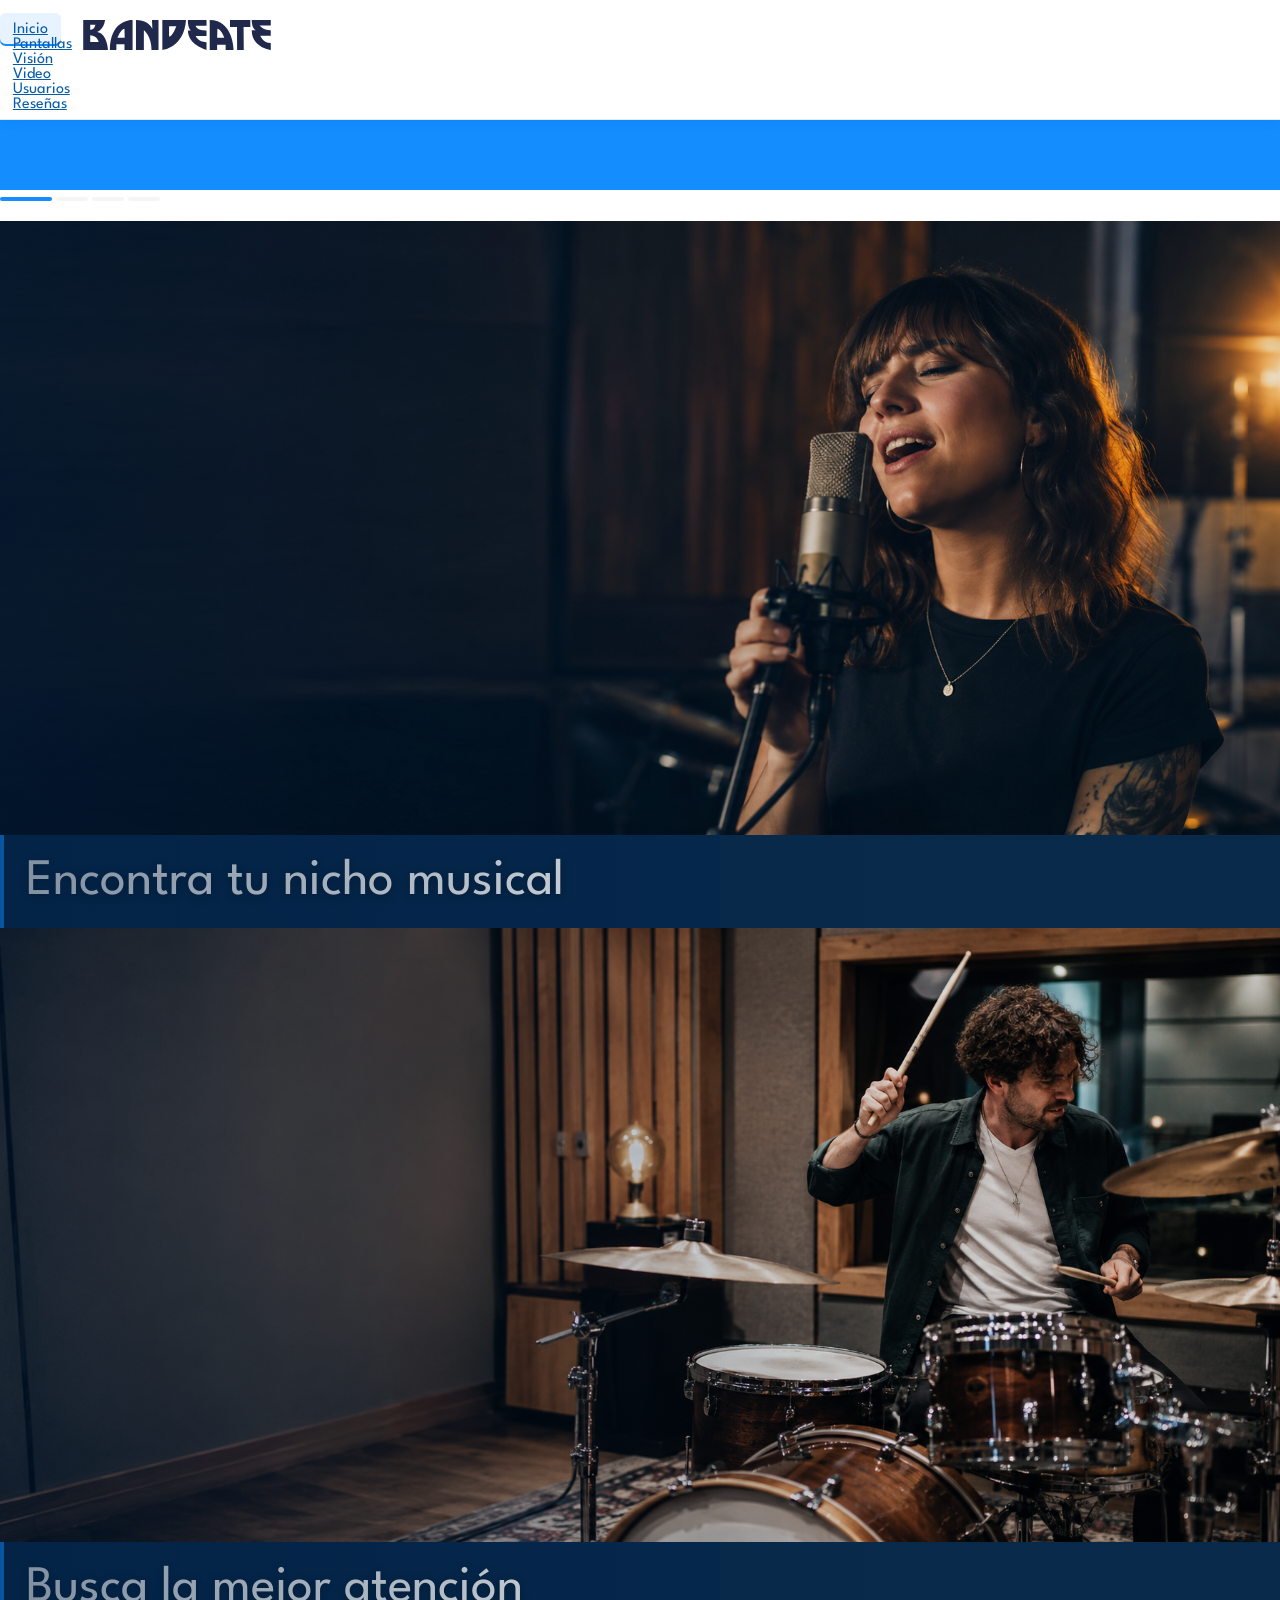
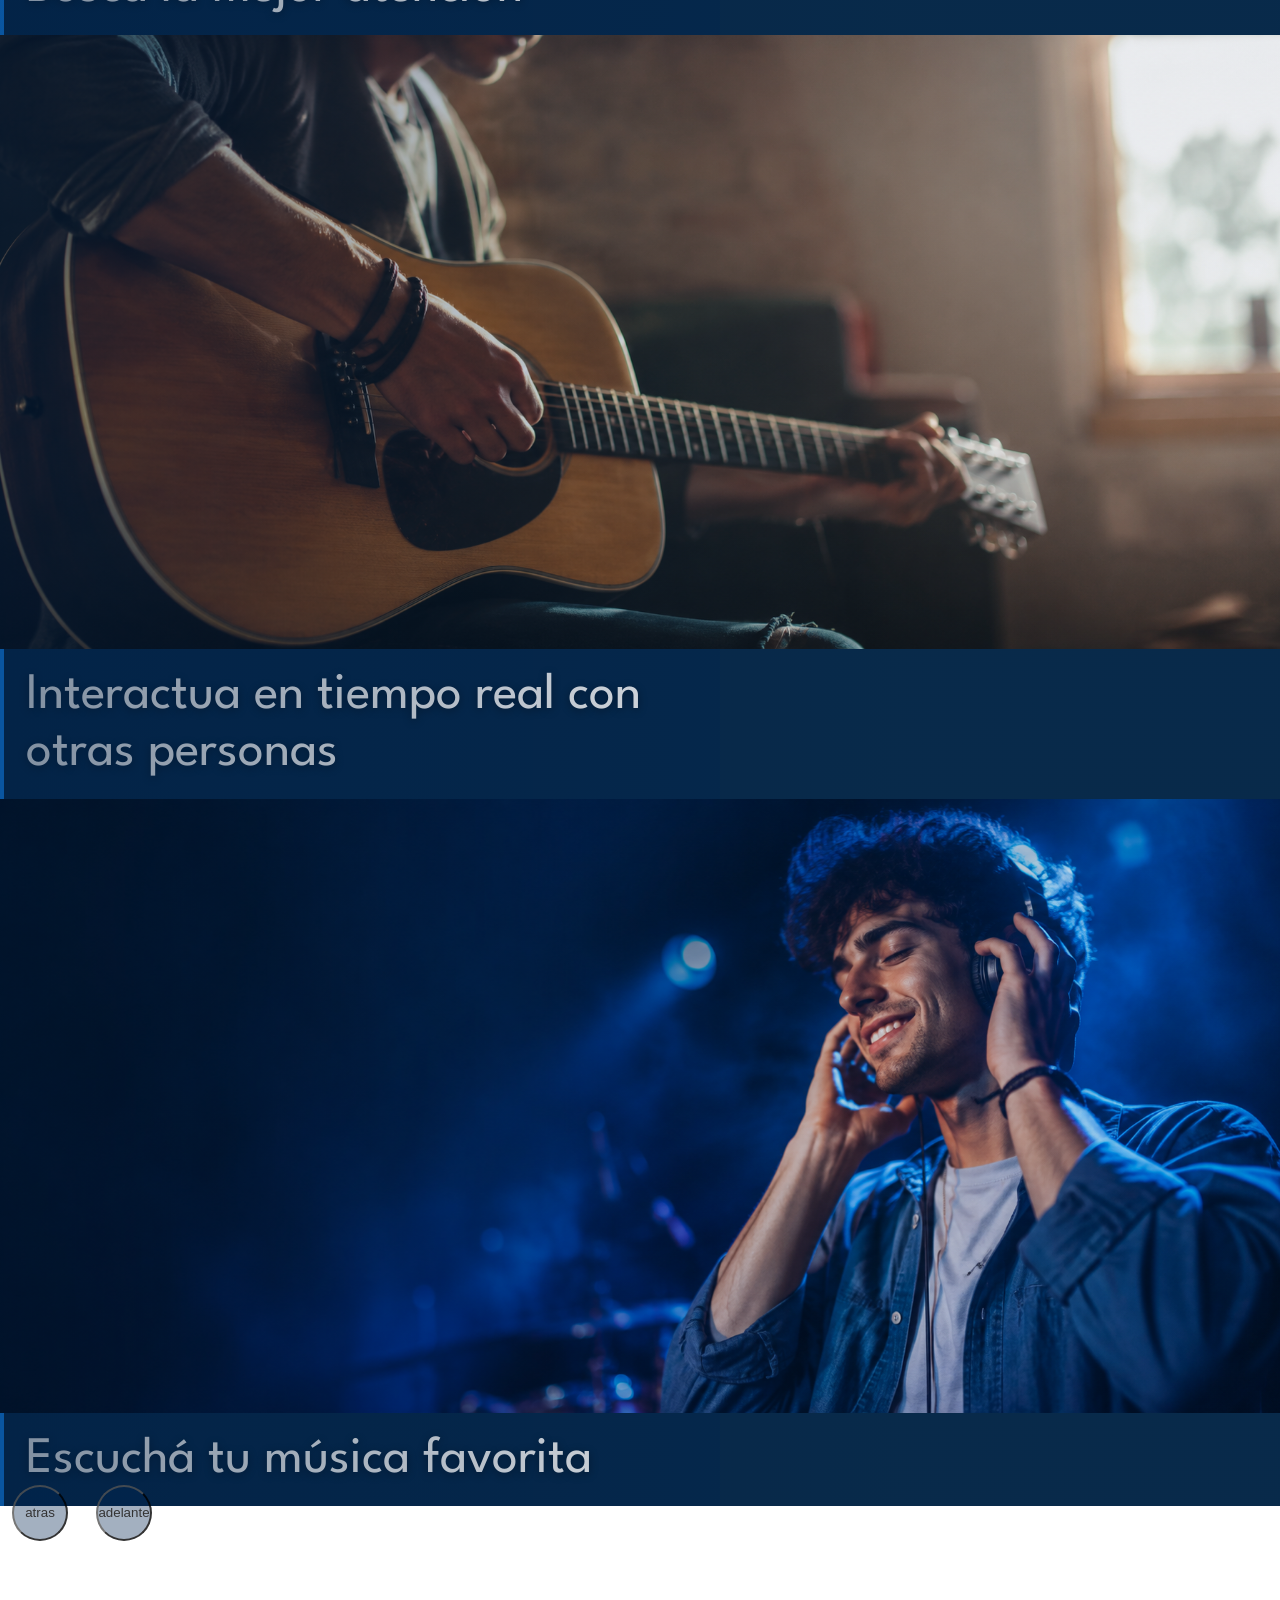
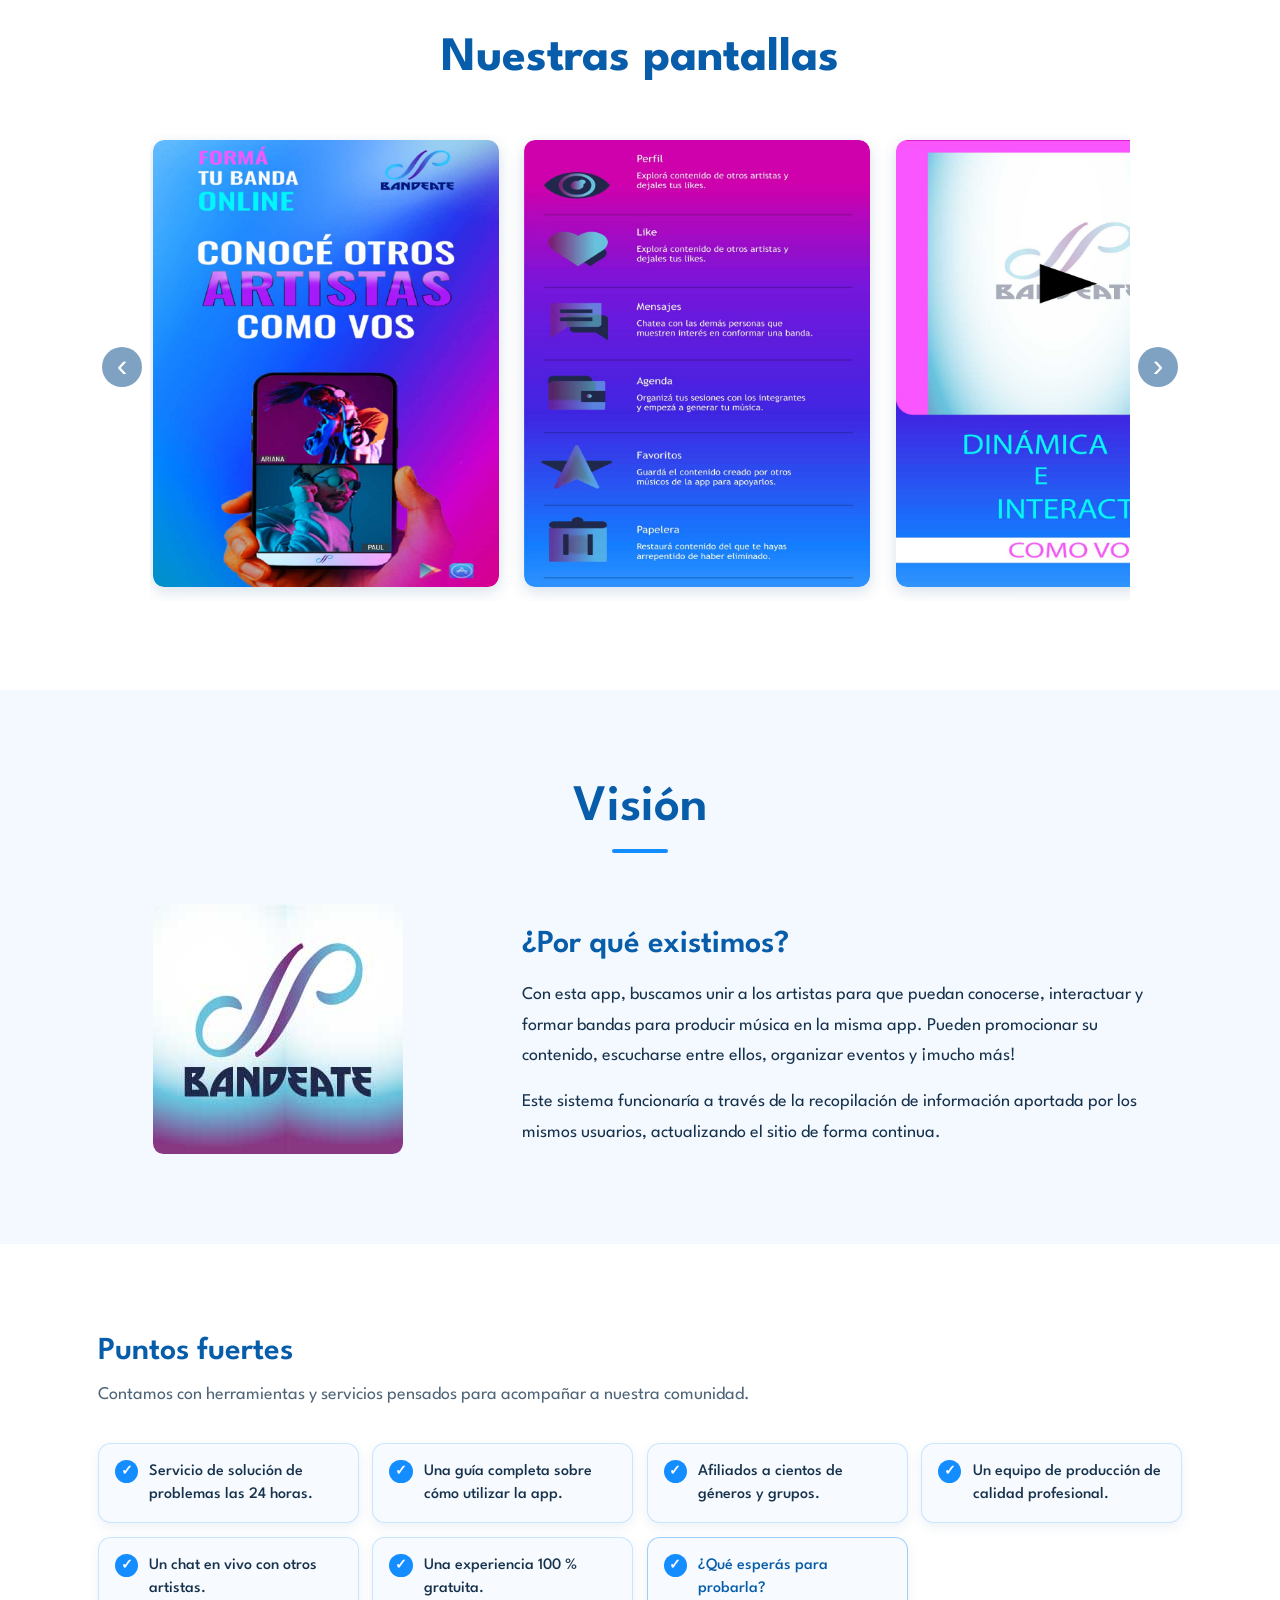
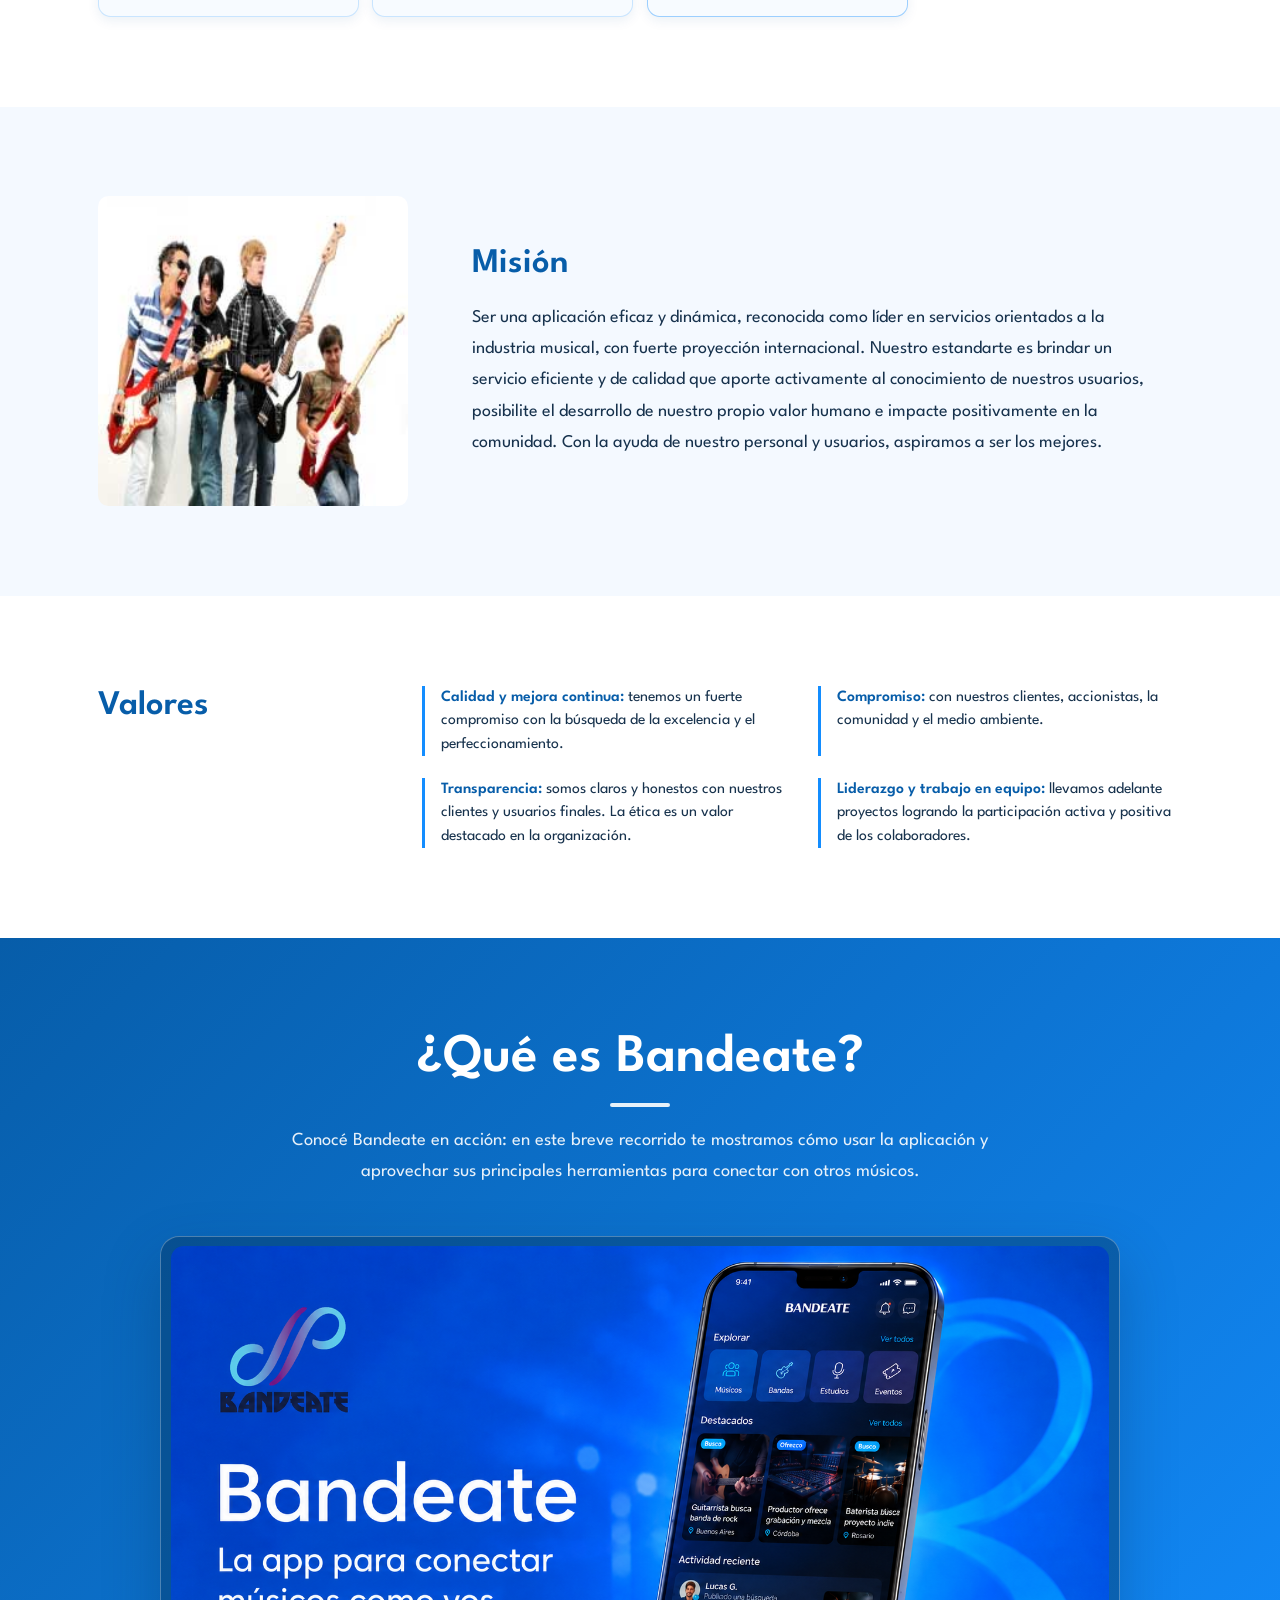
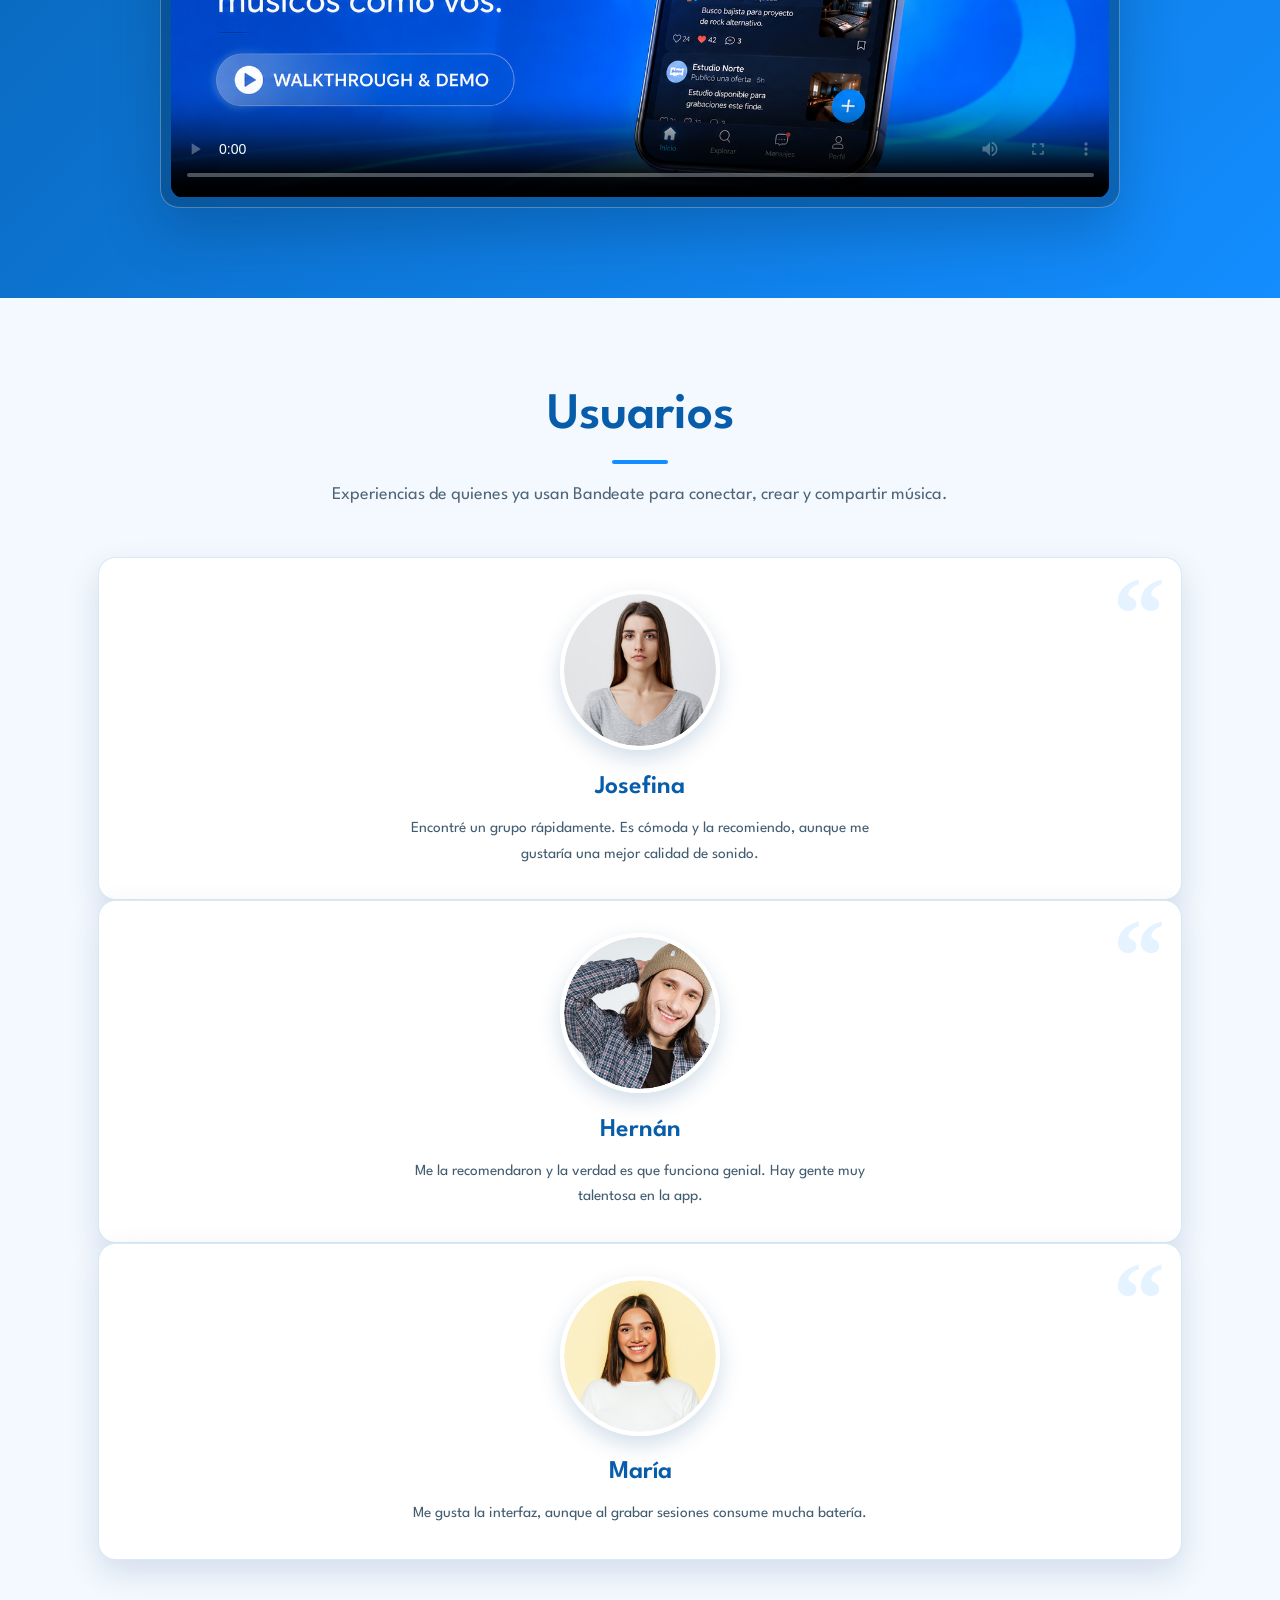
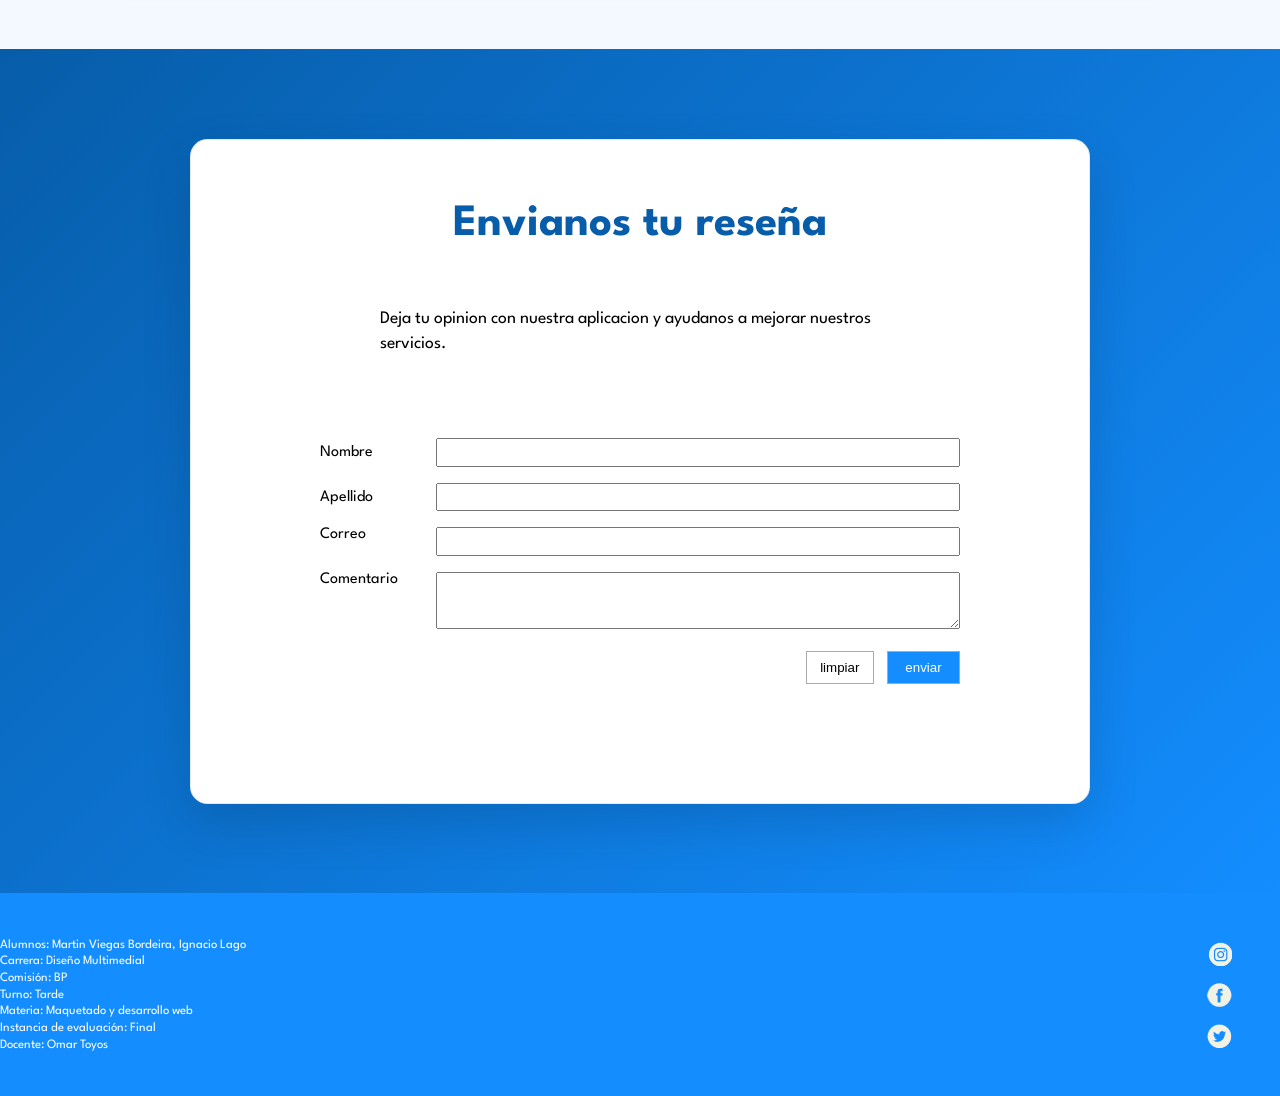
==== APP_BANDEATE/index.html @ fcb697f1 "feat: width general" ====
<!DOCTYPE html>
<html lang="es">

<head>
    <meta charset="UTF-8">
    <meta http-equiv="X-UA-Compatible" content="IE=edge">
    <meta name="viewport" content="width=device-width, initial-scale=1.0">
    <title>Martin Viegas Bordeira, Ignacio Lago DMT3BP Final</title>
    <link rel="preconnect" href="https://fonts.googleapis.com">
<link rel="preconnect" href="https://fonts.gstatic.com" crossorigin>
<link href="https://fonts.googleapis.com/css2?family=Spartan:wght@300&display=swap" rel="stylesheet">
    <link rel="stylesheet" href="css/fancybox/jquery.fancybox.min.css">
    <link rel="stylesheet" href="css/bootstrap/css/bootstrap.css">
    <link rel="stylesheet" href="estilos/estilos.css">
</head>

<body>
    <header id="inicio" class="site-header fondo2 fixed-top">
        <h1 id="Bandeate">Bandeate</h1>
        <nav class="navbar navbar-expand-lg navbar-dark">
            <div class="container-xxl">
                <button class="navbar-toggler" type="button" data-bs-toggle="collapse" data-bs-target="#barra"
                    aria-controls="barra" aria-expanded="false" aria-label="Menú hamburguesa">
                    <span class="navbar-toggler-icon"></span>
                </button>
                <div class="collapse navbar-collapse" id="barra">
                    <ul class="navbar-nav text-center ms-auto">
                        <li class="nav-item"><a class="nav-link active" href="#inicio" data-ancla="true" aria-current="page">Inicio</a></li>
                        <li class="nav-item"><a class="nav-link" href="#pantallas" data-ancla="true">Pantallas</a></li>
                        <li class="nav-item"><a class="nav-link" href="#vision" data-ancla="true">Visión</a>
                        </li>
                        <li class="nav-item"><a class="nav-link" href="#video" data-ancla="true">Video</a></li>
                        <li class="nav-item"><a class="nav-link" href="#usuario" data-ancla="true">Usuarios</a></li>
                        <li class="nav-item"><a class="nav-link" href="#resenas" data-ancla="true">Reseñas</a></li>
                    </ul>
                </div>
            </div>
        </nav>
    </header>
    <section class="hero-section">
        <div class="landing-container landing-container--hero">
            <div id="banner" class="carousel slide" data-bs-ride="carousel">

            <div class="carousel-indicators">
                <button type="button" data-bs-target="#banner" data-bs-slide-to="0" class="active" aria-current="true"
                    aria-label="Imagen 1"></button>
                <button type="button" data-bs-target="#banner" data-bs-slide-to="1" aria-label="imagen 2"></button>
                <button type="button" data-bs-target="#banner" data-bs-slide-to="2" aria-label="imagen 3"></button>
                <button type="button" data-bs-target="#banner" data-bs-slide-to="3" aria-label="imagen 4"></button>
            </div>

            <div class="carousel-inner">
                <figure class="carousel-item active">
                    <picture>
                        <source media="(max-width: 650px)" srcset="img/hero/hero-1-mobile.png">
                        <img class="d-block w-100" id="hero-4" src="img/hero/hero-4-desktop.png" alt="Persona disfrutando música con auriculares">
                    </picture>
                    <figcaption class="carousel-caption">
                        <span class="h1">Encontra tu nicho musical</span>
                    </figcaption>
                </figure>
                <figure class="carousel-item">
                    <picture>
                        <source media="(max-width: 650px)" srcset="img/hero/hero-2-mobile.png">
                        <img class="d-block w-100" id="hero-3" src="img/hero/hero-3-desktop.png" alt="Músico tocando una guitarra acústica">
                    </picture>
                    <figcaption class="carousel-caption">
                        <span class="h1">Busca la mejor atención</span>
                    </figcaption>
                </figure>
                <figure class="carousel-item">
                    <picture>
                        <source media="(max-width: 650px)" srcset="img/hero/hero-3-mobile.png">
                        <img class="d-block w-100" id="hero-2" src="img/hero/hero-2-desktop.png" alt="Baterista tocando en un estudio musical">
                    </picture>
                    <figcaption class="carousel-caption">
                        <span class="h1">Interactua en tiempo real con otras personas</span>
                    </figcaption>
                </figure>
                <figure class="carousel-item">
                    <picture>
                        <source media="(max-width: 650px)" srcset="img/hero/hero-4-mobile.png">
                        <img class="d-block w-100" id="hero-1" src="img/hero/hero-1-desktop.png" alt="Cantante interpretando una canción en estudio">
                    </picture>
                    <figcaption class="carousel-caption">
                        <span class="h1">Escuchá tu música favorita</span>
                    </figcaption>
                </figure>
            </div>

            <button class="carousel-control-prev" type="button" data-bs-target="#banner" data-bs-slide="prev">
                <span class="carousel-control-prev-icon" aria-hidden="true"></span>
                <span class="visually-hidden">atras</span>
            </button>

            <button class="carousel-control-next" type="button" data-bs-target="#banner" data-bs-slide="next">
                <span class="carousel-control-next-icon" aria-hidden="true"></span>
                <span class="visually-hidden">adelante</span>
            </button>
            </div>
        </div>
    </section>

    <section class="landing-section screens-section">
        <div class="landing-container">
            <span id="pantallas"></span>
            <h2 id="patantallas">Nuestras pantallas</h2>
            <div class="screens-carousel">
            <button class="screens-arrow screens-arrow-prev" type="button" aria-label="Ver pantallas anteriores">&#8249;</button>
            <div id="galeria" class="screens-viewport" aria-label="Carrusel de pantallas de la aplicación">
                <div class="screens-track">

            <div class="screen-card">
                <a data-fancybox="galeria" data-caption="inicio"
                    data-srcset="img/pantallas/galeria1cel.jpg 576w, img/pantallas/galeria1tablet.jpg 899w, img/pantallas/galeria1pc.jpg 1280w"
                    href="img/pantallas/galeria1pc.jpg">
                    <img src="img/pantallas/galeria1pc.jpg" alt="pantalla1">
                </a>
            </div>

            <div class="screen-card">
                <a data-fancybox="galeria" data-caption="secciones de la app"
                    data-srcset="img/pantallas/galeria2cel.jpg 576w, img/pantallas/galeria2tablet.jpg 899w, img/pantallas/galeria2pc.jpg 1280w"
                    href="img/pantallas/galeria2pc.jpg">
                    <img src="img/pantallas/galeria2pc.jpg" alt="pantalla2">
                </a>
            </div>

            <div class="screen-card">
                <a data-fancybox="galeria" data-caption="artistas"
                    data-srcset="img/pantallas/galeria3cel.jpg 576w, img/pantallas/galeria3tablet.jpg 899w, img/pantallas/galeria3pc.jpg 1280w"
                    href="img/pantallas/galeria3pc.jpg">
                    <img src="img/pantallas/galeria3pc.jpg" alt="pantalla3">
                </a>
            </div>

            <div class="screen-card">
                <a data-fancybox="galeria" data-caption="chats"
                    data-srcset="img/pantallas/galeria4cel.jpg 576w, img/pantallas/galeria4tablet.jpg 899w, img/pantallas/galeria4pc.jpg 1280w"
                    href="img/pantallas/galeria4pc.jpg">
                    <img src="img/pantallas/galeria4pc.jpg" alt="pantalla4">
                </a>
            </div>

            <div class="screen-card">
                <a data-fancybox="galeria" data-caption="streaming"
                    data-srcset="img/pantallas/galeria5cel.jpg 576w, img/pantallas/galeria5taablet.jpg 899w, img/pantallas/galeria5pc.jpg 1280w"
                    href="img/pantallas/galeria5pc.jpg">
                    <img src="img/pantallas/galeria5pc.jpg" alt="pantalla5">
                </a>
            </div>

                </div>
            </div>
            <button class="screens-arrow screens-arrow-next" type="button" aria-label="Ver más pantallas">&#8250;</button>
            </div>
        </div>
    </section>

   

    <main>
        <article id="Vision" class="vision-section">
            <span id="vision"></span>

            <section class="landing-section vision-overview">
                <div class="landing-container">
            <header class="vision-heading">
                <h2>Visión</h2>
            </header>

            <div id="porque" class="vision-intro scroll-section">
                <figure class="vision-media">
                    <picture>
                        <source media="(max-width: 576px)" srcset="img/mockup/mockupcel.jpg">
                        <source media="(max-width: 899px)" srcset="img/mockup/mockuptablet.jpg">
                        <img src="img/mockup/mockuppc.jpg" alt="Isologo de Bandeate">
                    </picture>
                </figure>

                <div class="vision-copy">
                    <h3>¿Por qué existimos?</h3>
                    <p>Con esta app, buscamos unir a los artistas para que puedan conocerse, interactuar y formar bandas para producir música en la misma app. Pueden promocionar su contenido, escucharse entre ellos, organizar eventos y ¡mucho más!</p>
                    <p>Este sistema funcionaría a través de la recopilación de información aportada por los mismos usuarios, actualizando el sitio de forma continua.</p>
                </div>
            </div>
                </div>
            </section>

            <section class="landing-section strengths-block">
                <div id="puntosfuertes" class="landing-container strengths-section scroll-section">
                <div class="vision-subheading">
                    <h3>Puntos fuertes</h3>
                    <p>Contamos con herramientas y servicios pensados para acompañar a nuestra comunidad.</p>
                </div>

                <ul class="strengths-grid">
                    <li>Servicio de solución de problemas las 24 horas.</li>
                    <li>Una guía completa sobre cómo utilizar la app.</li>
                    <li>Afiliados a cientos de géneros y grupos.</li>
                    <li>Un equipo de producción de calidad profesional.</li>
                    <li>Un chat en vivo con otros artistas.</li>
                    <li>Una experiencia 100 % gratuita.</li>
                    <li>¿Qué esperás para probarla?</li>
                </ul>
                </div>
            </section>

            <section class="landing-section mission-block">
                <div class="landing-container mission-section editorial-section scroll-section">
                <figure class="mission-media">
                    <picture>
                        <source media="(max-width: 576px)" srcset="img/mockup_puntos/niniocel.jpg">
                        <source media="(max-width: 899px)" srcset="img/mockup_puntos/niniotablet.jpg">
                        <img src="img/mockup_puntos/niniopc.jpg" alt="Músicos integrantes de una banda">
                    </picture>
                </figure>

                <div class="editorial-copy">
                    <h3>Misión</h3>
                    <p>Ser una aplicación eficaz y dinámica, reconocida como líder en servicios orientados a la industria musical, con fuerte proyección internacional. Nuestro estandarte es brindar un servicio eficiente y de calidad que aporte activamente al conocimiento de nuestros usuarios, posibilite el desarrollo de nuestro propio valor humano e impacte positivamente en la comunidad. Con la ayuda de nuestro personal y usuarios, aspiramos a ser los mejores.</p>
                </div>
                </div>
            </section>

            <section class="landing-section values-block">
                <div class="landing-container values-section editorial-section scroll-section">
                <div class="editorial-heading">
                    <h3>Valores</h3>
                </div>

                <ul class="values-list">
                    <li><strong>Calidad y mejora continua:</strong> tenemos un fuerte compromiso con la búsqueda de la excelencia y el perfeccionamiento.</li>
                    <li><strong>Compromiso:</strong> con nuestros clientes, accionistas, la comunidad y el medio ambiente.</li>
                    <li><strong>Transparencia:</strong> somos claros y honestos con nuestros clientes y usuarios finales. La ética es un valor destacado en la organización.</li>
                    <li><strong>Liderazgo y trabajo en equipo:</strong> llevamos adelante proyectos logrando la participación activa y positiva de los colaboradores.</li>
                </ul>
                </div>
            </section>
        </article>
    </main>
    


    
    <section id="video" class="landing-section fondo2 video-section" aria-labelledby="video-title">
        <div class="landing-container video-section__inner">
            <div class="video-section__heading">
                <h2 id="video-title">¿Qué es Bandeate?</h2>
                <p id="video-description">Conocé Bandeate en acción: en este breve recorrido te mostramos cómo usar la aplicación y aprovechar sus principales herramientas para conectar con otros músicos.</p>
            </div>

            <div class="video-section__frame">
                <video preload="metadata" controls playsinline poster="img/preview/video-preview.png"
                    aria-describedby="video-description">
                    <source src="img/videoappsimulado.mp4" type="video/mp4">
                    Tu navegador no puede reproducir este video.
                </video>
            </div>
        </div>
    </section>

    <section id="usuario" class="landing-section users-section scroll-section" aria-labelledby="usuarios-title">
        <div class="landing-container users-section__inner">
            <div class="users-section__heading">
                <h2 id="usuarios-title">Usuarios</h2>
                <p>Experiencias de quienes ya usan Bandeate para conectar, crear y compartir música.</p>
            </div>

            <div class="row g-4 users-grid">
                <div class="col-12 col-md-4 d-flex">
                    <article class="card user-card w-100">
                        <figure class="user-card__photo">
                            <picture>
                                <source media="(max-width: 576px)" srcset="img/usuarios/foto1cel.png">
                                <source media="(max-width: 899px)" srcset="img/usuarios/foto1tablet.png">
                                <img src="img/usuarios/foto1pc.png" alt="Retrato de Josefina" loading="lazy">
                            </picture>
                        </figure>

                        <div class="card-body">
                            <h3 class="card-title">Josefina</h3>
                            <p class="card-text">Encontré un grupo rápidamente. Es cómoda y la recomiendo, aunque me gustaría una mejor calidad de sonido.</p>
                        </div>
                    </article>
                </div>

                <div class="col-12 col-md-4 d-flex">
                    <article class="card user-card w-100">
                        <figure class="user-card__photo">
                            <picture>
                                <source media="(max-width: 576px)" srcset="img/usuarios/foto2cel.png">
                                <source media="(max-width: 899px)" srcset="img/usuarios/foto2tablet.png">
                                <img src="img/usuarios/foto2pc.png" alt="Retrato de Hernán" loading="lazy">
                            </picture>
                        </figure>

                        <div class="card-body">
                            <h3 class="card-title">Hernán</h3>
                            <p class="card-text">Me la recomendaron y la verdad es que funciona genial. Hay gente muy talentosa en la app.</p>
                        </div>
                    </article>
                </div>

                <div class="col-12 col-md-4 d-flex">
                    <article class="card user-card w-100">
                        <figure class="user-card__photo">
                            <picture>
                                <source media="(max-width: 576px)" srcset="img/usuarios/foto3cel.png">
                                <source media="(max-width: 899px)" srcset="img/usuarios/foto3tablet.png">
                                <img src="img/usuarios/foto3pc.png" alt="Retrato de María" loading="lazy">
                            </picture>
                        </figure>

                        <div class="card-body">
                            <h3 class="card-title">María</h3>
                            <p class="card-text">Me gusta la interfaz, aunque al grabar sesiones consume mucha batería.</p>
                        </div>
                    </article>
                </div>
            </div>
        </div>
    </section>
    <section id="reseña" class="landing-section review-section">
        <span id="resenas"></span>
        <div class="landing-container">
            <div class="review-panel">
        <div class="row justify-content-center">
            <div class="col-10">
                <h2>Envianos tu reseña</h2>
                <p>Deja tu opinion con nuestra aplicacion y ayudanos a mejorar nuestros servicios.</p>
                <form action="formulario/enviar_formulario.php" method="post" enctype="multipart/form-data">

                    <div class="mb-3 control">
                        <label for="nombre" class="form-label">Nombre</label>
                        <input type="text" class="form-control" id="nombre" name="nombre">
                    </div>

                    <div class="mb-3 control">
                        <label for="apellido" class="form-label">Apellido</label>
                        <input type="text" class="form-control" id="apellido" name="apellido">
                    </div>
                   
                    <div class="mb-3 control">
                        <label for="mail" class="form-label">Correo</label>
                        <input type="email" class="form-control" id="mail" name="mail">
                    </div>
                 
                    <div class="mb-3 control">
                        <label for="comentarios" class="form-label">Comentario</label>
                        <textarea name="comentario" class="form-control" id="comentarios" cols="22" rows="3"
                            maxlength="80"></textarea>
                    </div>
                    <div>
                        <input type="reset" value="limpiar">
                        <input type="submit" value="enviar">
                    </div>
                </form>
            </div>
        </div>
            </div>
        </div>
    </section>


    <footer class="container-xxl fondo2">
        <ul class="row justify-content-center w-75 m-auto">
            <li>Alumnos: Martin Viegas Bordeira, Ignacio Lago</li>
            <li>Carrera: Diseño Multimedial</li>
            <li>Comisión: BP</li>
            <li>Turno: Tarde</li>
            <li>Materia: Maquetado y desarrollo web</li>
            <li>Instancia de evaluación: Final</li>
            <li>Docente: Omar Toyos</li>
        </ul>
        <ul>
            <li><a href="https://www.instagram.com" id="instagram">Instagram</a></li>
            <li><a href="https://es-la.facebook.com" id="facebook">Facebook</a></li>
            <li><a href="https://twitter.com" id="twitter">Twitter</a></li>
        </ul>
    </footer>
    

    <script src="css/bootstrap/js/bootstrap.bundle.min.js"></script>
    <script src="css/js/jquery-3.6.0.min.js"></script>
    <script src="css/js/jquery.fancybox.min.js"></script>
    <script src="js/main.js"></script>

    <style>
      .sr-listo { transition: opacity .65s ease, transform .65s ease; }
      .sr-izq   { opacity: 0; transform: translateX(-48px); }
      .sr-der   { opacity: 0; transform: translateX( 48px); }
      .sr-ok    { opacity: 1; transform: none; }
    </style>
    <script>
      window.addEventListener('load', function () {
        var secciones = document.querySelectorAll('.scroll-section');
        if (!secciones.length) return;

        var observer = new IntersectionObserver(function (entradas) {
          entradas.forEach(function (entrada) {
            var sec = entrada.target;
            if (entrada.isIntersecting) {
              sec.classList.remove('sr-izq', 'sr-der');
              sec.classList.add('sr-ok');
            } else {
              sec.classList.remove('sr-ok');
              sec.classList.add(sec.dataset.srDir);
            }
          });
        }, { threshold: 0, rootMargin: '0px 0px -100px 0px' });

        secciones.forEach(function (sec, i) {
          sec.classList.add('sr-listo');
          sec.dataset.srDir = i % 2 === 0 ? 'sr-izq' : 'sr-der';
          if (sec.getBoundingClientRect().top > window.innerHeight) {
            sec.classList.add(sec.dataset.srDir);
          }
          observer.observe(sec);
        });
      });
    </script>
</body>

</html>
---- APP_BANDEATE/estilos/estilos.css ----
* {
  padding: 0;
  margin: 0;
  box-sizing: border-box;
}

body {
  font-family: "Spartan", sans-serif;
  background-color: #138dff;
}

.fondo1 {
  background-color: white;
}

.fondo2 {
  background-color: #138dff;
}

strong {
  font-weight: normal;
}

header {
  padding: 3em 0;
  position: relative;
}

#uno,
#dos,
#tres,
#cuatro,
#cinco {
  position: relative;
  top: -150px;
}

img {
  max-width: 100%;
}

.navbar a {
  color: #075da9;
}

.navbar a:target {
  color: #075da9;
}

.navbar a:hover {
  color: #075da9;
}

#porque {
  margin: 0%;
  padding: 0;
}

#Bandeate {
  width: 200px;
  height: 115px;
  background-image: url(../img/logo/logo-isotipo.svg);
  left: calc(50% - 100px);
  font-size: 0;
  position: absolute;
  top: 15px;
  z-index: 1;
}

.navbar-nav {
  padding-top: 4em;
}

.navbar .navbar-toggler {
  border: none;
}

.navbar .navbar-toggler-icon {
  background: url("../img/menu.png") no-repeat center center;
  background-size: cover;
  filter: brightness(0) saturate(100%) invert(28%) sepia(87%) saturate(1474%)
    hue-rotate(177deg) brightness(89%) contrast(95%);
}

.navbar .navbar-toggler:focus {
  box-shadow: none;
}

#banner {
  background-color: white;
}

section:first-of-type {
  margin-top: 150px;
}

#mision {
  padding-top: 2em;
}

h2 {
  font-size: 2.8em;
  text-align: center;
  margin: 0 auto;
  padding: 1em 0.5em;
}

h3 {
  font-size: 2em;
  text-align: center;
  font-weight: 500;
  margin: auto;
}

article {
  padding: 0 1em;
}

p {
  font-size: 1.2em;
  line-height: 1.6em;
  margin: 1.6em;
}

#Vision ul li {
  font-size: 1.2em;
  line-height: 1.7em;
  margin: 1em 2.6em;
}

figcaption {
  text-align: center;
}
.card img {
  padding: 20px;
}

#usuario.users-section {
  padding: clamp(3.5rem, 7vw, 6rem) clamp(1rem, 4vw, 3rem);
  color: white;
  background: #138dff;
}

#usuario .users-section__inner {
  width: min(100%, 1120px);
  margin: 0 auto;
  padding-top: clamp(2.75rem, 5vw, 4rem);
  border-top: 1px solid rgba(255, 255, 255, 0.24);
}

#usuario .users-section__heading {
  max-width: 720px;
  margin: 0 auto clamp(2rem, 4vw, 3rem);
  text-align: center;
}

#usuario .users-section__heading h2 {
  margin: 0;
  padding: 0;
  color: white;
  font-size: clamp(2.15rem, 4vw, 3.2rem);
  font-weight: 600;
  line-height: 1.15;
}

#usuario .users-section__heading h2::after {
  content: "";
  display: block;
  width: 3.5rem;
  height: 0.25rem;
  margin: 0.85rem auto 0;
  border-radius: 999px;
  background: rgba(255, 255, 255, 0.9);
}

#usuario .users-section__heading p {
  margin: 1rem auto 0;
  color: rgba(255, 255, 255, 0.9);
  font-size: clamp(1rem, 1.4vw, 1.12rem);
  line-height: 1.65;
}

#usuario .users-grid > [class*="col-"] {
  align-items: stretch;
}

#usuario .user-card {
  position: relative;
  align-items: center;
  min-height: 100%;
  padding: clamp(1.5rem, 3vw, 2rem);
  overflow: hidden;
  border: 1px solid rgba(7, 93, 169, 0.14);
  border-radius: 1.1rem;
  background: white;
  box-shadow: 0 0.8rem 2rem rgba(0, 57, 108, 0.14);
  text-align: center;
  transition:
    transform 0.25s ease,
    box-shadow 0.25s ease,
    border-color 0.25s ease;
}

#usuario .user-card::before {
  content: "“";
  position: absolute;
  top: 0.2rem;
  right: 1rem;
  color: rgba(19, 141, 255, 0.11);
  font-family: Georgia, serif;
  font-size: 6.5rem;
  font-weight: 700;
  line-height: 1;
  pointer-events: none;
}

#usuario .user-card__photo {
  position: relative;
  z-index: 1;
  width: clamp(8.5rem, 13vw, 10rem);
  margin: 0 auto;
}

#usuario .user-card__photo picture,
#usuario .user-card__photo img {
  display: block;
  width: 100%;
}

#usuario .user-card__photo img {
  aspect-ratio: 1;
  padding: 0;
  border: 4px solid white;
  border-radius: 50%;
  object-fit: cover;
  box-shadow: 0 0.55rem 1.4rem rgba(0, 72, 132, 0.18);
}

#usuario .user-card .card-body {
  position: relative;
  z-index: 1;
  display: flex;
  flex: 1;
  flex-direction: column;
  align-items: center;
  width: 100%;
  padding: 1.35rem 0 0;
}

#usuario .user-card .card-title {
  margin: 0 0 0.85rem;
  color: #075da9;
  font-size: clamp(1.35rem, 2vw, 1.65rem);
  font-weight: 600;
  line-height: 1.2;
}

#usuario .user-card .card-text {
  max-width: 30rem;
  margin: 0;
  color: #425c70;
  font-size: clamp(0.95rem, 1.2vw, 1.04rem);
  line-height: 1.65;
}

@media (hover: hover) and (pointer: fine) {
  #usuario .user-card:hover {
    border-color: rgba(7, 93, 169, 0.3);
    box-shadow: 0 1.15rem 2.6rem rgba(0, 57, 108, 0.2);
    transform: translateY(-0.35rem);
  }
}

@media screen and (max-width: 767px) {
  #usuario.users-section {
    padding-top: 3.25rem;
    padding-bottom: 4rem;
  }

  #usuario .users-section__inner {
    padding-top: 2.75rem;
  }

  #usuario .users-grid {
    max-width: 430px;
    margin-right: auto;
    margin-left: auto;
  }

  #usuario .user-card {
    padding: 1.5rem;
  }
}
#galeria {
  text-align: center;
  line-height: 0;
  padding: 1.25em;
  padding-bottom: 4em;
}

#galeria img {
  margin: 0.2em;
}

footer {
  padding: 2em 0;
  text-align: center;
}
footer ul {
  padding-left: 0;
}

footer :first-child li {
  list-style: none;
  color: white;
  font-size: 0.8em;
  line-height: 1.3em;
}

footer :last-child li {
  width: 25px;
  height: 25px;
  list-style: none;
  margin: 0 0.3em;
  display: inline-block;
}

footer ul li a {
  display: block;
  height: 25px;
  font-size: 0;
  background-image: url(../img/redes_sociales.png);
}

#instagram {
  background-position: -1px 0px;
}

#twitter {
  background-position: 25px 0;
}

#facebook {
  background-position: 49px 0;
}

#video.video-section {
  display: block;
  padding: clamp(3.5rem, 7vw, 6rem) clamp(1rem, 4vw, 3rem);
  overflow: hidden;
  color: white;
}

#video .video-section__inner {
  width: min(100%, 1120px);
  margin: 0 auto;
}

#video .video-section__heading {
  max-width: 780px;
  margin: 0 auto clamp(2rem, 4vw, 3rem);
  text-align: center;
}

#video .video-section__heading h2 {
  margin: 0;
  padding: 0;
  color: white;
  font-size: clamp(2.15rem, 4.5vw, 3.4rem);
  font-weight: 600;
  line-height: 1.12;
}

#video .video-section__heading h2::after {
  content: "";
  display: block;
  width: 3.75rem;
  height: 0.25rem;
  margin: 0.9rem auto 0;
  border-radius: 999px;
  background: rgba(255, 255, 255, 0.9);
}

#video .video-section__heading p {
  margin: 1.15rem auto 0;
  color: rgba(255, 255, 255, 0.9);
  font-size: clamp(1rem, 1.5vw, 1.15rem);
  line-height: 1.7;
}

#video .video-section__frame {
  width: min(100%, 960px);
  margin: 0 auto;
  padding: clamp(0.35rem, 0.8vw, 0.6rem);
  overflow: hidden;
  border: 1px solid rgba(255, 255, 255, 0.28);
  border-radius: clamp(0.85rem, 1.5vw, 1.25rem);
  background: rgba(3, 43, 78, 0.38);
  box-shadow: 0 1.5rem 3.5rem rgba(0, 43, 82, 0.28);
  line-height: 0;
}

#video .video-section__frame video {
  display: block;
  width: 100%;
  max-width: none;
  height: auto;
  aspect-ratio: 1376 / 808;
  margin: 0;
  padding: 0;
  border-radius: clamp(0.55rem, 1vw, 0.9rem);
  background: #061b2d;
  object-fit: cover;
}

#reseñas p {
  margin: auto;
  text-align: center;
}

#reseña {
  background-color: white;
}

form {
  margin: 0 auto;
  padding: 3em 1.5em;
  padding-bottom: 3em;
}

input[type="submit"] {
  padding: 0.6em 1.3em;
  background-color: #138dff;
  color: white;
  border: 0.5px solid #aaa;
  margin: 0.5em 0;
  margin-left: 0.5em;
}

input[type="reset"] {
  padding: 0.6em 1em;
  background-color: white;
  border: 0.5px solid #aaa;
  margin-right: 0.5em;
  margin: 0.5em 0;
}

form > div:last-child {
  display: flex;
  justify-content: flex-end;
  margin: 1em 0 0 0;
}

#Vision figure {
  text-align: center;
  margin-top: 1em;
}

#mision figure {
  margin: 0;
  padding: 1em;
  text-align: center;
}

#mision .row div {
  margin-top: -1.6em;
}

@media screen and (min-width: 576px) {
  h3 {
    margin: 0.6em 0.2em;
  }

  #porque p {
    margin: 2em 1em;
    vertical-align: middle;
  }

  #porque figure {
    margin-top: 7em;
  }

  #mision div {
    padding: 0 1em;
  }

  #reseña p {
    padding: 0 2em;
  }

  #reseña {
    background-color: white;
  }

  form {
    width: 30em;
  }
}

@media screen and (min-width: 992px) {
  #Bandeate {
    background: url(../img/logo/logo-texto.svg);
    width: 200px;
    height: 40px;
    top: 22%;
    left: 2%;
  }

  .navbar-nav {
    padding-top: 0;
  }

  header {
    padding: 0.5em;
  }

  section:first-of-type {
    margin-top: 70px;
  }

  #uno,
  #dos,
  #tres,
  #cuatro,
  #cinco {
    top: -70px;
  }

  #instagram:hover {
    background-position: 0 -25px;
  }

  #twitter:hover {
    background-position: 25px 25px;
  }

  #facebook:hover {
    background-position: 50px 25px;
  }

  p {
    line-height: 1.4em;
    font-size: 1.1em;
    margin: 1em;
  }

  #Vision ul li {
    font-size: 1.1em;
    line-height: 1.4em;
    margin: 0.5em 2em;
  }

  #porque div {
    margin-top: 1em;
  }

  #mision .row div {
    margin-top: 0;
  }

  article {
    padding: 2em 1em;
  }

  h3 {
    font-size: 1.8em;
  }

  #reseña p {
    padding: 0 7em;
  }

  #reseña {
    background-color: white;
  }

  #galeria img {
    margin: 1em;
  }

  #banner figcaption span {
    font-size: 4em;
    color: white !important;
  }

  footer {
    text-align: left;
    display: flex;
    justify-content: space-between;
    align-items: center;
  }

  footer :first-child li {
    margin-right: 9em;
  }

  footer :last-child li {
    display: flex;
    flex-direction: column;
    margin: 1em 3em;
  }

  form {
    width: 40em;
    padding: 3em 0;
  }

  .control {
    display: flex;
    margin: 1em 0;
  }

  .control:first-child,
  .control:nth-child(2) {
    align-items: center;
  }

  .control label {
    flex: 0 6.25em;
    margin-right: 1em;
  }

  .control input,
  .control textarea,
  .control select,
  .control > div {
    flex: 1;
    padding: 0.3rem 0.5rem;
  }

  .control div div {
    margin: 0.3em 0;
  }

  input[type="submit"] {
    margin-left: 1em;
  }

  input[type="submit"]:hover {
    background-color: #126fc5;
  }

  input[type="reset"]:hover {
    background-color: whitesmoke;
  }
}

/* Primera mejora visual: header, hero y ritmo general */
:root {
  --header-height: 76px;
  --blue: #138dff;
}

body {
  scroll-behavior: smooth;
}

.site-header {
  width: 100%;
  min-height: var(--header-height);
  padding: 0.45rem 0;
  z-index: 1030;
  background-color: #fff;
  border-bottom: 1px solid rgba(7, 93, 169, 0.12);
  box-shadow: 0 2px 10px rgba(0, 45, 90, 0.08);
}

.site-header .navbar {
  min-height: calc(var(--header-height) - 0.9rem);
}

.site-header .navbar a {
  color: #075da9;
  border-radius: 0.35rem;
  padding: 0.55rem 0.8rem;
  transition:
    background-color 0.2s ease,
    color 0.2s ease;
}

.site-header .navbar.navbar-dark .navbar-nav .nav-link {
  color: #075da9;
}

.site-header .navbar.navbar-dark .navbar-nav .nav-link.active,
.site-header .navbar.navbar-dark .navbar-nav .nav-link:hover,
.site-header .navbar.navbar-dark .navbar-nav .nav-link:focus-visible {
  color: #075da9;
  background-color: rgba(19, 141, 255, 0.1);
}

.site-header .navbar.navbar-dark .navbar-nav .nav-link.active {
  box-shadow: inset 0 -2px 0 #138dff;
}

.site-header .navbar-toggler:focus-visible {
  box-shadow: 0 0 0 0.2rem rgba(19, 141, 255, 0.22);
}

#Bandeate {
  width: 76px;
  height: 52px;
  background: url(../img/logo/logo-isotipo.svg) center / contain no-repeat;
  left: 50%;
  top: 12px;
  transform: translateX(-50%);
}

.navbar-nav {
  margin-left: auto;
  padding-top: 0;
}

.site-header + section {
  margin-top: var(--header-height);
}

[id] {
  scroll-margin-top: calc(var(--header-height) + 1rem);
}

#pantallas,
#vision,
#usuario,
#resenas {
  display: block;
}

#banner .carousel-item {
  position: relative;
  background: #092b4b;
}

#banner .carousel-item::after {
  content: "";
  position: absolute;
  inset: 0;
  background: linear-gradient(
    90deg,
    rgba(0, 30, 65, 0.5),
    rgba(0, 30, 65, 0.08) 70%
  );
  pointer-events: none;
}

#banner .carousel-item img {
  height: clamp(360px, 56vw, 650px);
  object-fit: cover;
}

#banner .carousel-caption {
  z-index: 1;
  right: auto;
  bottom: 18%;
  left: clamp(1.5rem, 8vw, 9rem);
  max-width: min(720px, 72%);
  padding: 1.1rem 1.4rem;
  text-align: left;
  background: rgba(0, 38, 82, 0.35);
  border-left: 4px solid var(--blue);
  text-shadow: 0 2px 8px rgba(0, 0, 0, 0.45);
}

#banner .carousel-caption .h1 {
  display: block;
  font-size: clamp(1.55rem, 4vw, 4rem);
  line-height: 1.12;
}

#banner .carousel-indicators {
  z-index: 2;
  gap: 0.45rem;
  margin-bottom: 1rem;
}

#banner .carousel-indicators [data-bs-target] {
  width: 2rem;
  height: 0.28rem;
  margin: 0;
  border: 0;
  border-radius: 1rem;
  opacity: 0.65;
}

#banner .carousel-indicators .active {
  width: 3.25rem;
  background-color: var(--blue);
  opacity: 1;
}

#banner .carousel-control-prev,
#banner .carousel-control-next {
  z-index: 2;
  width: 3.5rem;
  height: 3.5rem;
  top: 50%;
  margin: -1.75rem 0.75rem 0;
  border-radius: 50%;
  background-color: rgba(0, 38, 82, 0.45);
  opacity: 0.8;
}

#banner .carousel-control-prev:hover,
#banner .carousel-control-next:hover,
#banner .carousel-control-prev:focus-visible,
#banner .carousel-control-next:focus-visible {
  background-color: rgba(0, 38, 82, 0.75);
  opacity: 1;
}

@media screen and (min-width: 576px) {
  #Bandeate {
    width: 185px;
    height: 36px;
    top: 20px;
    background-image: url(../img/logo/logo-texto.svg);
  }
}

@media screen and (min-width: 992px) {
  :root {
    --header-height: 70px;
  }

  #Bandeate {
    background-image: url(../img/logo/logo-texto.svg);
    width: 190px;
    height: 36px;
    top: 17px;
    left: max(0.75rem, calc((100vw - 960px) / 2 + 0.75rem));
    transform: none;
  }

  section:first-of-type {
    margin-top: var(--header-height);
  }
}

@media screen and (min-width: 1200px) {
  #Bandeate {
    left: calc((100vw - 1140px) / 2 + 0.75rem);
  }
}

@media screen and (min-width: 1400px) {
  #Bandeate {
    left: calc((100vw - 1320px) / 2 + 0.75rem);
  }
}

@media screen and (max-width: 575px) {
  #Bandeate {
    width: 76px;
  }
  #banner .carousel-caption {
    bottom: 16%;
    max-width: 82%;
    padding: 0.75rem 1rem;
  }
  #banner .carousel-control-prev,
  #banner .carousel-control-next {
    width: 2.5rem;
    height: 2.5rem;
    margin-top: -1.25rem;
  }
}

/* Estructura corregida del carrusel de pantallas */
.screens-carousel {
  position: relative;
  width: 100%;
  max-width: 1320px;
  margin: 0 auto;
  padding: 0 3.25rem;
}

#galeria.screens-viewport {
  position: static;
  width: 100%;
  max-width: none;
  margin: 0;
  padding: 0.4rem 0 0.85rem;
}

.screens-track {
  align-items: flex-start;
  padding: 0 0.2rem;
}

.screens-track .screen-card {
  display: block;
  flex: 0 0 clamp(285px, 32vw, 330px);
  height: auto;
  background: transparent;
}

.screens-track .screen-card a {
  display: block;
  width: 100%;
  height: auto;
  padding: 0;
  overflow: hidden;
  border: 0;
  border-radius: 0.7rem;
  background: transparent;
}

#galeria .screens-track .screen-card img {
  display: block;
  width: 100%;
  height: auto;
  margin: 0;
  border-radius: 0.7rem;
  background: transparent;
  object-fit: initial;
}

.screens-carousel .screens-arrow {
  top: 50%;
  transform: translateY(-50%);
}

.screens-carousel .screens-arrow-prev {
  left: 0.25rem;
}
.screens-carousel .screens-arrow-next {
  right: 0.25rem;
}

@media screen and (min-width: 1100px) {
  .screens-track .screen-card {
    flex-basis: clamp(315px, 27vw, 350px);
  }
}

@media screen and (max-width: 575px) {
  .screens-carousel {
    padding-right: 2.65rem;
    padding-left: 2.65rem;
  }

  #galeria.screens-viewport {
    width: 100%;
    margin: 0;
  }

  .screens-track .screen-card {
    flex-basis: 76vw;
  }

  #galeria .screens-track .screen-card img {
    height: auto;
  }
}

/* Composición editorial definitiva de Visión */
#Vision .vision-media {
  display: grid;
  place-items: center;
  margin: 0;
  padding: 0;
  background: transparent;
}

#Vision .vision-media img {
  display: block;
  width: min(100%, 310px);
  height: auto;
  border-radius: 0.65rem;
}

#Vision .strengths-section {
  max-width: 1120px;
  margin: clamp(3.25rem, 7vw, 5rem) auto 0;
  padding: clamp(2.75rem, 5vw, 4rem) 0 0;
  border-top: 1px solid rgba(19, 141, 255, 0.2);
  border-radius: 0;
  color: #17324d;
  background: transparent;
  box-shadow: none;
}

#Vision .vision-subheading {
  margin-bottom: 1.5rem;
}

#Vision .vision-subheading h3 {
  color: #075da9;
}

#Vision .vision-subheading p {
  color: #4f6578;
}

#Vision .strengths-grid {
  grid-template-columns: repeat(4, minmax(0, 1fr));
  gap: 0.85rem;
}

#Vision .strengths-grid li {
  min-height: 0;
  padding: 1rem 1rem 1rem 3.15rem;
  border: 1px solid rgba(19, 141, 255, 0.2);
  background: #f7fbff;
  box-shadow: 0 0.25rem 0.75rem rgba(0, 74, 137, 0.08);
}

#Vision .strengths-grid li::before {
  top: 1rem;
}

#Vision .editorial-section {
  max-width: 1120px;
  margin: clamp(3.25rem, 7vw, 5rem) auto 0;
  padding-top: clamp(2.75rem, 5vw, 4rem);
  border-top: 1px solid rgba(19, 141, 255, 0.2);
}

#Vision .mission-section {
  display: grid;
  grid-template-columns: minmax(230px, 310px) minmax(0, 1fr);
  gap: clamp(2rem, 5vw, 4.5rem);
  align-items: center;
}

#Vision .mission-media {
  margin: 0;
}

#Vision .mission-media picture,
#Vision .mission-media img {
  display: block;
  width: 100%;
}

#Vision .mission-media img {
  height: auto;
  border-radius: 0.65rem;
}

#Vision .editorial-copy {
  max-width: 680px;
}

#Vision .editorial-copy h3,
#Vision .editorial-heading h3 {
  margin: 0 0 1rem;
  color: #075da9;
  text-align: left;
  font-size: clamp(1.7rem, 2.7vw, 2.2rem);
  font-weight: 600;
  line-height: 1.2;
}

#Vision .editorial-copy p {
  margin: 0;
  font-size: clamp(1rem, 1.4vw, 1.12rem);
  line-height: 1.75;
}

#Vision .values-section {
  display: grid;
  grid-template-columns: minmax(180px, 260px) minmax(0, 1fr);
  gap: clamp(2rem, 5vw, 4.5rem);
  align-items: start;
}

#Vision .values-list {
  grid-template-columns: repeat(2, minmax(0, 1fr));
  gap: 1.35rem 2rem;
}

#Vision .values-list li {
  padding-left: 1rem;
  background: transparent;
}

@media screen and (max-width: 1050px) {
  #Vision .strengths-grid {
    grid-template-columns: repeat(2, minmax(0, 1fr));
  }
}

@media screen and (max-width: 767px) {
  #Vision .mission-section,
  #Vision .values-section {
    grid-template-columns: 1fr;
    gap: 1.75rem;
  }

  #Vision .mission-media {
    width: min(100%, 300px);
    margin: 0 auto;
  }

  #Vision .values-list {
    grid-template-columns: 1fr;
  }
}

@media screen and (max-width: 520px) {
  #Vision .strengths-grid {
    grid-template-columns: 1fr;
  }
}

/* Visión, puntos fuertes, misión y valores */
#Vision.vision-section {
  padding: clamp(2.75rem, 6vw, 5rem) clamp(1rem, 4vw, 3.5rem);
  color: #17324d;
}

#Vision .vision-heading {
  margin: 0 auto clamp(2rem, 4vw, 3.25rem);
  text-align: center;
}

#Vision .vision-heading h2 {
  padding: 0;
  color: #075da9;
  font-size: clamp(2.2rem, 4vw, 3.25rem);
  font-weight: 600;
  line-height: 1.1;
}

#Vision .vision-heading::after {
  content: "";
  display: block;
  width: 3.5rem;
  height: 0.25rem;
  margin: 0.8rem auto 0;
  border-radius: 1rem;
  background: #138dff;
}

#Vision .vision-intro {
  display: grid;
  grid-template-columns: minmax(250px, 360px) minmax(0, 1fr);
  gap: clamp(2rem, 5vw, 4.5rem);
  align-items: center;
  max-width: 1120px;
  margin: 0 auto;
  padding: 0;
}

#Vision .vision-logo-panel {
  display: grid;
  place-items: center;
  margin: 0;
  padding: clamp(1.25rem, 3vw, 2rem);
  overflow: hidden;
  border: 1px solid rgba(19, 141, 255, 0.18);
  border-radius: 1rem;
  background: linear-gradient(145deg, #f5fbff, #e3f3ff);
  box-shadow: 0 0.8rem 2rem rgba(0, 74, 137, 0.12);
}

#Vision .vision-logo-panel img {
  display: block;
  width: 100%;
  max-width: 310px;
  height: auto;
  border-radius: 0.65rem;
}

#Vision .vision-copy {
  max-width: 650px;
}

#Vision .vision-copy h3,
#Vision .vision-subheading h3,
#Vision .purpose-card h3 {
  margin: 0 0 1rem;
  text-align: left;
  font-size: clamp(1.55rem, 2.5vw, 2rem);
  font-weight: 600;
  line-height: 1.2;
}

#Vision .vision-copy h3 {
  color: #075da9;
}

#Vision .vision-copy p,
#Vision .vision-subheading p,
#Vision .purpose-card p {
  margin: 0;
  font-size: clamp(1rem, 1.4vw, 1.12rem);
  line-height: 1.7;
}

#Vision .vision-copy p + p {
  margin-top: 1rem;
}

#Vision .strengths-section {
  max-width: 1180px;
  margin: clamp(3rem, 7vw, 5.5rem) auto 0;
  padding: clamp(1.5rem, 4vw, 2.75rem);
  border-radius: 1.1rem;
  color: #fff;
  background: linear-gradient(135deg, #075da9, #138dff);
  box-shadow: 0 1rem 2.4rem rgba(0, 77, 145, 0.18);
}

#Vision .vision-subheading {
  max-width: 680px;
  margin-bottom: clamp(1.4rem, 3vw, 2rem);
}

#Vision .vision-subheading h3 {
  margin-bottom: 0.55rem;
  color: #fff;
}

#Vision .vision-subheading p {
  color: rgba(255, 255, 255, 0.88);
}

#Vision .strengths-grid {
  display: grid;
  grid-template-columns: repeat(4, minmax(0, 1fr));
  gap: 1rem;
  margin: 0;
  padding: 0;
  list-style: none;
}

#Vision .strengths-grid li {
  position: relative;
  min-height: 7.5rem;
  margin: 0;
  padding: 2.9rem 1rem 1rem;
  border: 1px solid rgba(255, 255, 255, 0.34);
  border-radius: 0.8rem;
  color: #17324d;
  background: #fff;
  font-size: 1rem;
  font-weight: 500;
  line-height: 1.45;
  box-shadow: 0 0.4rem 1rem rgba(0, 48, 92, 0.12);
}

#Vision .strengths-grid li::before {
  content: "✓";
  position: absolute;
  top: 0.85rem;
  left: 1rem;
  display: grid;
  place-items: center;
  width: 1.45rem;
  height: 1.45rem;
  border-radius: 50%;
  color: #fff;
  background: #138dff;
  font-size: 0.85rem;
  font-weight: 700;
}

#Vision .strengths-grid li:last-child {
  color: #075da9;
  border-color: rgba(19, 141, 255, 0.4);
}

#Vision .purpose-section {
  max-width: 1180px;
  margin: clamp(3rem, 7vw, 5.5rem) auto 0;
}

#Vision .purpose-grid {
  display: grid;
  grid-template-columns: minmax(220px, 280px) minmax(0, 1fr) minmax(0, 1.12fr);
  gap: clamp(1rem, 2.5vw, 1.75rem);
  align-items: stretch;
}

#Vision .purpose-media {
  margin: 0;
  padding: 0.7rem;
  border-radius: 1rem;
  background: #eaf6ff;
  box-shadow: 0 0.7rem 1.8rem rgba(0, 74, 137, 0.12);
}

#Vision .purpose-media picture,
#Vision .purpose-media img {
  display: block;
  width: 100%;
}

#Vision .purpose-media img {
  height: auto;
  border-radius: 0.65rem;
}

#Vision .purpose-card {
  padding: clamp(1.35rem, 3vw, 2rem);
  border-radius: 1rem;
  box-shadow: 0 0.7rem 1.8rem rgba(0, 74, 137, 0.12);
}

#Vision .mission-card {
  color: #fff;
  background: #075da9;
}

#Vision .mission-card h3 {
  color: #fff;
}

#Vision .values-card {
  border: 1px solid rgba(19, 141, 255, 0.2);
  background: #f4faff;
}

#Vision .values-card h3 {
  color: #075da9;
}

#Vision .values-list {
  display: grid;
  gap: 0.85rem;
  margin: 0;
  padding: 0;
  list-style: none;
}

#Vision .values-list li {
  margin: 0;
  padding: 0 0 0 1rem;
  border-left: 3px solid #138dff;
  font-size: 0.98rem;
  line-height: 1.5;
}

#Vision .values-list strong {
  color: #075da9;
  font-weight: 600;
}

@media screen and (max-width: 1050px) {
  #Vision .strengths-grid {
    grid-template-columns: repeat(2, minmax(0, 1fr));
  }

  #Vision .purpose-grid {
    grid-template-columns: minmax(0, 1fr) minmax(0, 1fr);
  }

  #Vision .purpose-media {
    grid-column: 1 / -1;
    width: min(100%, 300px);
    margin: 0 auto;
  }
}

@media screen and (max-width: 767px) {
  #Vision.vision-section {
    padding-top: 2.5rem;
    padding-bottom: 3rem;
  }

  #Vision .vision-intro {
    grid-template-columns: 1fr;
    gap: 1.75rem;
  }

  #Vision .vision-logo-panel {
    width: min(100%, 320px);
    margin: 0 auto;
  }

  #Vision .vision-copy,
  #Vision .vision-subheading {
    max-width: none;
  }

  #Vision .purpose-grid {
    grid-template-columns: 1fr;
  }

  #Vision .purpose-media {
    grid-column: auto;
  }
}

@media screen and (max-width: 520px) {
  #Vision .strengths-grid {
    grid-template-columns: 1fr;
  }

  #Vision .strengths-grid li {
    min-height: 0;
    padding: 1rem 1rem 1rem 3.2rem;
  }

  #Vision .strengths-grid li::before {
    top: 1rem;
  }
}

/* Ajuste del carrusel principal */
#banner .carousel-inner {
  overflow: hidden;
}

#banner .carousel-item {
  transition: transform 0.9s cubic-bezier(0.4, 0, 0.2, 1);
  backface-visibility: hidden;
  will-change: transform;
}

#banner .carousel-item picture {
  display: block;
  width: 100%;
  height: 100%;
}

#banner .carousel-item img {
  display: block;
  width: 100%;
  height: clamp(360px, 48vw, 620px);
  max-width: none;
  object-fit: cover;
  object-position: center center;
}

#banner .carousel-item:nth-child(1) img {
  object-position: 60% center;
}
#banner .carousel-item:nth-child(2) img {
  object-position: 48% center;
}
#banner .carousel-item:nth-child(3) img {
  object-position: 62% center;
}
#banner .carousel-item:nth-child(4) img {
  object-position: 62% center;
}

@media screen and (max-width: 650px) {
  #banner .carousel-item img {
    height: clamp(360px, 76vw, 440px);
    object-position: center center;
  }

  #banner .carousel-item:nth-child(1) img {
    object-position: 62% center;
  }
  #banner .carousel-item:nth-child(2) img {
    object-position: 48% center;
  }
  #banner .carousel-item:nth-child(3) img {
    object-position: 60% center;
  }
  #banner .carousel-item:nth-child(4) img {
    object-position: 62% center;
  }
}

@media (prefers-reduced-motion: reduce) {
  #banner .carousel-item {
    transition: none;
  }
}

/* Ajustes finales del carrusel de pantallas */
#galeria.screens-viewport {
  position: relative;
  padding: 0.35rem 0 0.75rem;
}

.screens-track {
  gap: clamp(1rem, 2vw, 1.75rem);
  padding: 0 0.15rem;
}

.screens-track .screen-card {
  flex-basis: clamp(260px, 30vw, 320px);
}

.screens-track .screen-card a {
  padding: 0;
  border: 0;
  border-radius: 0.7rem;
  background: transparent;
  box-shadow: 0 0.3rem 0.9rem rgba(0, 67, 125, 0.16);
}

.screens-track .screen-card a:hover,
.screens-track .screen-card a:focus-visible {
  box-shadow: 0 0.55rem 1.15rem rgba(0, 67, 125, 0.24);
}

.screens-track .screen-card img {
  height: clamp(350px, 38vw, 460px);
  background: transparent;
  border-radius: 0.7rem;
  object-fit: cover;
}

.screens-arrow {
  position: absolute;
  top: 50%;
  z-index: 2;
  width: 2.5rem;
  height: 2.5rem;
  padding: 0 0 0.25rem;
  border: 0;
  border-radius: 50%;
  color: #fff;
  background: rgba(0, 70, 135, 0.5);
  font-family: Arial, sans-serif;
  font-size: 2rem;
  line-height: 1;
  transform: translateY(-50%);
  transition:
    opacity 0.2s ease,
    background-color 0.2s ease;
}

.screens-arrow:hover,
.screens-arrow:focus-visible {
  background: rgba(0, 70, 135, 0.78);
}

.screens-arrow-prev {
  left: 0.65rem;
}
.screens-arrow-next {
  right: 0.65rem;
}

.screens-arrow.is-muted {
  opacity: 0.16;
  pointer-events: none;
}

@media screen and (min-width: 1100px) {
  .screens-track .screen-card {
    flex-basis: clamp(280px, 24vw, 320px);
  }
}

@media screen and (max-width: 575px) {
  .screens-track .screen-card {
    flex-basis: 72vw;
  }

  .screens-track .screen-card img {
    height: min(82vw, 330px);
  }

  .screens-arrow {
    width: 2.15rem;
    height: 2.15rem;
    font-size: 1.7rem;
  }
}

/* Galería de pantallas */
.screens-section {
  padding: 2.25rem clamp(1rem, 4vw, 3.5rem) 3rem;
}

.screens-section h2 {
  margin: 0 auto 1.25rem;
  padding: 0;
  color: #075da9;
  font-size: clamp(2rem, 4vw, 3rem);
  line-height: 1.15;
}

.screens-gallery {
  display: grid;
  grid-template-columns: repeat(2, minmax(0, 1fr));
  gap: clamp(1rem, 2.5vw, 2rem);
  width: 100%;
  max-width: 1240px;
  margin: 0 auto;
  padding: 0;
  line-height: 0;
}

.screen-card {
  min-width: 0;
}

.screen-card a {
  display: block;
  overflow: hidden;
  padding: 0.55rem;
  border: 1px solid rgba(19, 141, 255, 0.16);
  border-radius: 0.65rem;
  background: #fff;
  box-shadow: 0 0.35rem 1rem rgba(0, 67, 125, 0.12);
  transition:
    transform 0.2s ease,
    box-shadow 0.2s ease,
    border-color 0.2s ease;
}

.screen-card a:hover,
.screen-card a:focus-visible {
  border-color: rgba(19, 141, 255, 0.5);
  box-shadow: 0 0.6rem 1.25rem rgba(0, 67, 125, 0.2);
  transform: translateY(-0.3rem);
}

.screen-card img {
  display: block;
  width: 100%;
  height: auto;
  margin: 0;
  border-radius: 0.35rem;
}

@media screen and (min-width: 768px) {
  .screens-gallery {
    grid-template-columns: repeat(3, minmax(0, 1fr));
  }
}

@media screen and (min-width: 1100px) {
  .screens-section {
    padding-top: 2.75rem;
    padding-bottom: 3.5rem;
  }

  .screens-gallery {
    grid-template-columns: repeat(5, minmax(0, 1fr));
  }
}

/* Carrusel horizontal de pantallas */
#galeria.screens-viewport {
  display: block;
  width: 100%;
  max-width: 1240px;
  margin: 0 auto;
  padding: 0.5rem 0.25rem 1rem;
  overflow-x: auto;
  overflow-y: hidden;
  scrollbar-width: none;
  -webkit-overflow-scrolling: touch;
  touch-action: pan-x;
  line-height: normal;
}

#galeria.screens-viewport::-webkit-scrollbar {
  display: none;
}

.screens-track {
  display: flex;
  align-items: stretch;
  gap: clamp(1rem, 2vw, 1.75rem);
  width: max-content;
  padding: 0 0.25rem;
}

.screens-track .screen-card {
  flex: 0 0 clamp(210px, 30vw, 300px);
  display: flex;
}

.screens-track .screen-card a {
  display: flex;
  align-items: center;
  width: 100%;
  height: 100%;
  padding: 0.65rem;
}

.screens-track .screen-card img {
  width: 100%;
  height: clamp(300px, 35vw, 430px);
  margin: 0;
  object-fit: contain;
  background: #f4f9ff;
}

@media screen and (min-width: 768px) {
  .screens-track .screen-card {
    flex-basis: clamp(235px, 30vw, 300px);
  }
}

@media screen and (min-width: 1100px) {
  .screens-track .screen-card {
    flex-basis: clamp(240px, 22vw, 285px);
  }
}

@media screen and (max-width: 575px) {
  #galeria.screens-viewport {
    margin-left: -0.25rem;
    width: calc(100% + 0.5rem);
  }

  .screens-track .screen-card {
    flex-basis: 68vw;
  }

  .screens-track .screen-card img {
    height: min(76vw, 330px);
  }
}

/* Ajustes finales de la composición editorial de Visión */
#Vision .strengths-section {
  max-width: 1120px;
  margin: clamp(3.25rem, 7vw, 5rem) auto 0;
  padding: clamp(2.75rem, 5vw, 4rem) 0 0;
  border-top: 1px solid rgba(19, 141, 255, 0.2);
  border-radius: 0;
  color: #17324d;
  background: transparent;
  box-shadow: none;
}

#Vision .vision-subheading h3 {
  color: #075da9;
}
#Vision .vision-subheading p {
  color: #4f6578;
}

#Vision .strengths-grid {
  grid-template-columns: repeat(4, minmax(0, 1fr));
  gap: 0.85rem;
}

#Vision .strengths-grid li {
  min-height: 0;
  padding: 1rem 1rem 1rem 3.15rem;
  border: 1px solid rgba(19, 141, 255, 0.2);
  background: #f7fbff;
  box-shadow: 0 0.25rem 0.75rem rgba(0, 74, 137, 0.08);
}

#Vision .strengths-grid li::before {
  top: 1rem;
}

#Vision .values-list {
  gap: 1.35rem 2rem;
}

@media screen and (max-width: 1050px) {
  #Vision .strengths-grid {
    grid-template-columns: repeat(2, minmax(0, 1fr));
  }
}

@media screen and (max-width: 520px) {
  #Vision .strengths-grid {
    grid-template-columns: 1fr;
  }
}

/* Overrides definitivos: flechas externas y capturas a proporción natural */
.screens-carousel {
  position: relative;
  width: 100%;
  max-width: 1320px;
  margin: 0 auto;
  padding: 0 3.25rem;
}

#galeria.screens-viewport {
  position: static;
  width: 100%;
  max-width: none;
  margin: 0;
  padding: 0.4rem 0 0.85rem;
}

.screens-track {
  align-items: flex-start;
  padding: 0 0.2rem;
}

.screens-track .screen-card {
  display: block;
  flex: 0 0 clamp(285px, 32vw, 330px);
  height: auto;
  background: transparent;
}

.screens-track .screen-card a {
  display: block;
  width: 100%;
  height: auto;
  padding: 0;
  overflow: hidden;
  border: 0;
  border-radius: 0.7rem;
  background: transparent;
  box-shadow: 0 0.3rem 0.9rem rgba(0, 67, 125, 0.16);
}

#galeria .screens-track .screen-card img {
  display: block;
  width: 100%;
  height: auto;
  margin: 0;
  border-radius: 0.7rem;
  background: transparent;
  object-fit: initial;
}

.screens-carousel .screens-arrow {
  top: 50%;
  transform: translateY(-50%);
}

.screens-carousel .screens-arrow-prev {
  left: 0.25rem;
}
.screens-carousel .screens-arrow-next {
  right: 0.25rem;
}

@media screen and (min-width: 1100px) {
  .screens-track .screen-card {
    flex-basis: clamp(315px, 27vw, 350px);
  }
}

@media screen and (max-width: 575px) {
  .screens-carousel {
    padding-right: 2.65rem;
    padding-left: 2.65rem;
  }

  #galeria.screens-viewport {
    width: 100%;
    margin: 0;
  }

  .screens-track .screen-card {
    flex-basis: 76vw;
  }

  #galeria .screens-track .screen-card img {
    height: auto;
  }
}

/* === Scroll-reveal via IntersectionObserver === */
@media (prefers-reduced-motion: no-preference) {
  .scroll-reveal {
    opacity: 0;
    transition:
      opacity 0.65s ease,
      transform 0.65s ease;
  }

  .scroll-reveal.from-left {
    transform: translateX(-44px);
  }

  .scroll-reveal.from-right {
    transform: translateX(44px);
  }

  .scroll-reveal.is-visible {
    opacity: 1;
    transform: none;
  }
}

/* Sistema global de secciones de la landing */
:root {
  --landing-content-width: 1180px;
  --landing-gutter: clamp(1rem, 4vw, 3rem);
  --landing-section-space: clamp(3.5rem, 7vw, 6rem);
  --landing-surface: #fff;
  --landing-surface-soft: #f4f9ff;
}

main,
#Vision.vision-section,
section.landing-section,
.hero-section {
  width: 100%;
  max-width: none;
  margin: 0;
}

section.landing-section {
  padding: var(--landing-section-space) 0;
}

.landing-container {
  width: 100%;
  max-width: var(--landing-content-width);
  margin-right: auto;
  margin-left: auto;
  padding-right: var(--landing-gutter);
  padding-left: var(--landing-gutter);
}

.hero-section {
  background: #138dff;
}

.site-header + .hero-section {
  margin-top: var(--header-height);
}

.landing-container--hero {
  max-width: 1320px;
  padding-right: 0;
  padding-left: 0;
}

.screens-section {
  padding: var(--landing-section-space) 0;
  background: var(--landing-surface);
}

.screens-section h2 {
  margin-bottom: clamp(1.75rem, 4vw, 3rem);
}

#Vision.vision-section {
  padding: 0;
  color: #17324d;
  background: transparent;
}

#Vision .vision-overview {
  background: var(--landing-surface-soft);
}

#Vision .vision-heading {
  margin-bottom: clamp(2rem, 4vw, 3.25rem);
  padding: 0;
}

#Vision .vision-intro {
  max-width: none;
  margin: 0;
}

#Vision .strengths-block,
#Vision .values-block {
  background: var(--landing-surface);
}

#Vision .mission-block {
  background: var(--landing-surface-soft);
}

#Vision .strengths-section,
#Vision .editorial-section {
  width: 100%;
  max-width: var(--landing-content-width);
  margin: 0 auto;
  padding: 0 var(--landing-gutter);
  border-top: 0;
}

#video.video-section {
  padding: var(--landing-section-space) 0;
  background: linear-gradient(135deg, #075da9, #138dff);
}

#video .video-section__inner,
#usuario .users-section__inner {
  width: 100%;
  max-width: var(--landing-content-width);
  margin: 0 auto;
  padding-right: var(--landing-gutter);
  padding-left: var(--landing-gutter);
}

#usuario.users-section {
  padding: var(--landing-section-space) 0;
  color: #17324d;
  background: var(--landing-surface-soft);
}

#usuario .users-section__inner {
  padding-top: 0;
  border-top: 0;
}

#usuario .users-section__heading h2 {
  color: #075da9;
}

#usuario .users-section__heading h2::after {
  background: #138dff;
}

#usuario .users-section__heading p {
  color: #4f6578;
}

#reseña.review-section {
  background: linear-gradient(135deg, #075da9, #138dff);
}

#reseña .review-panel {
  width: 100%;
  max-width: 900px;
  margin: 0 auto;
  padding: clamp(2rem, 5vw, 4rem) var(--landing-gutter);
  border: 1px solid rgba(7, 93, 169, 0.12);
  border-radius: 1.1rem;
  background: #fff;
  box-shadow: 0 1.25rem 3rem rgba(0, 43, 82, 0.2);
}

#reseña .review-panel h2 {
  padding-top: 0;
  color: #075da9;
}

@media screen and (max-width: 767px) {
  :root {
    --landing-section-space: clamp(3rem, 12vw, 4rem);
  }

  #usuario.users-section {
    padding-top: var(--landing-section-space);
    padding-bottom: var(--landing-section-space);
  }
}
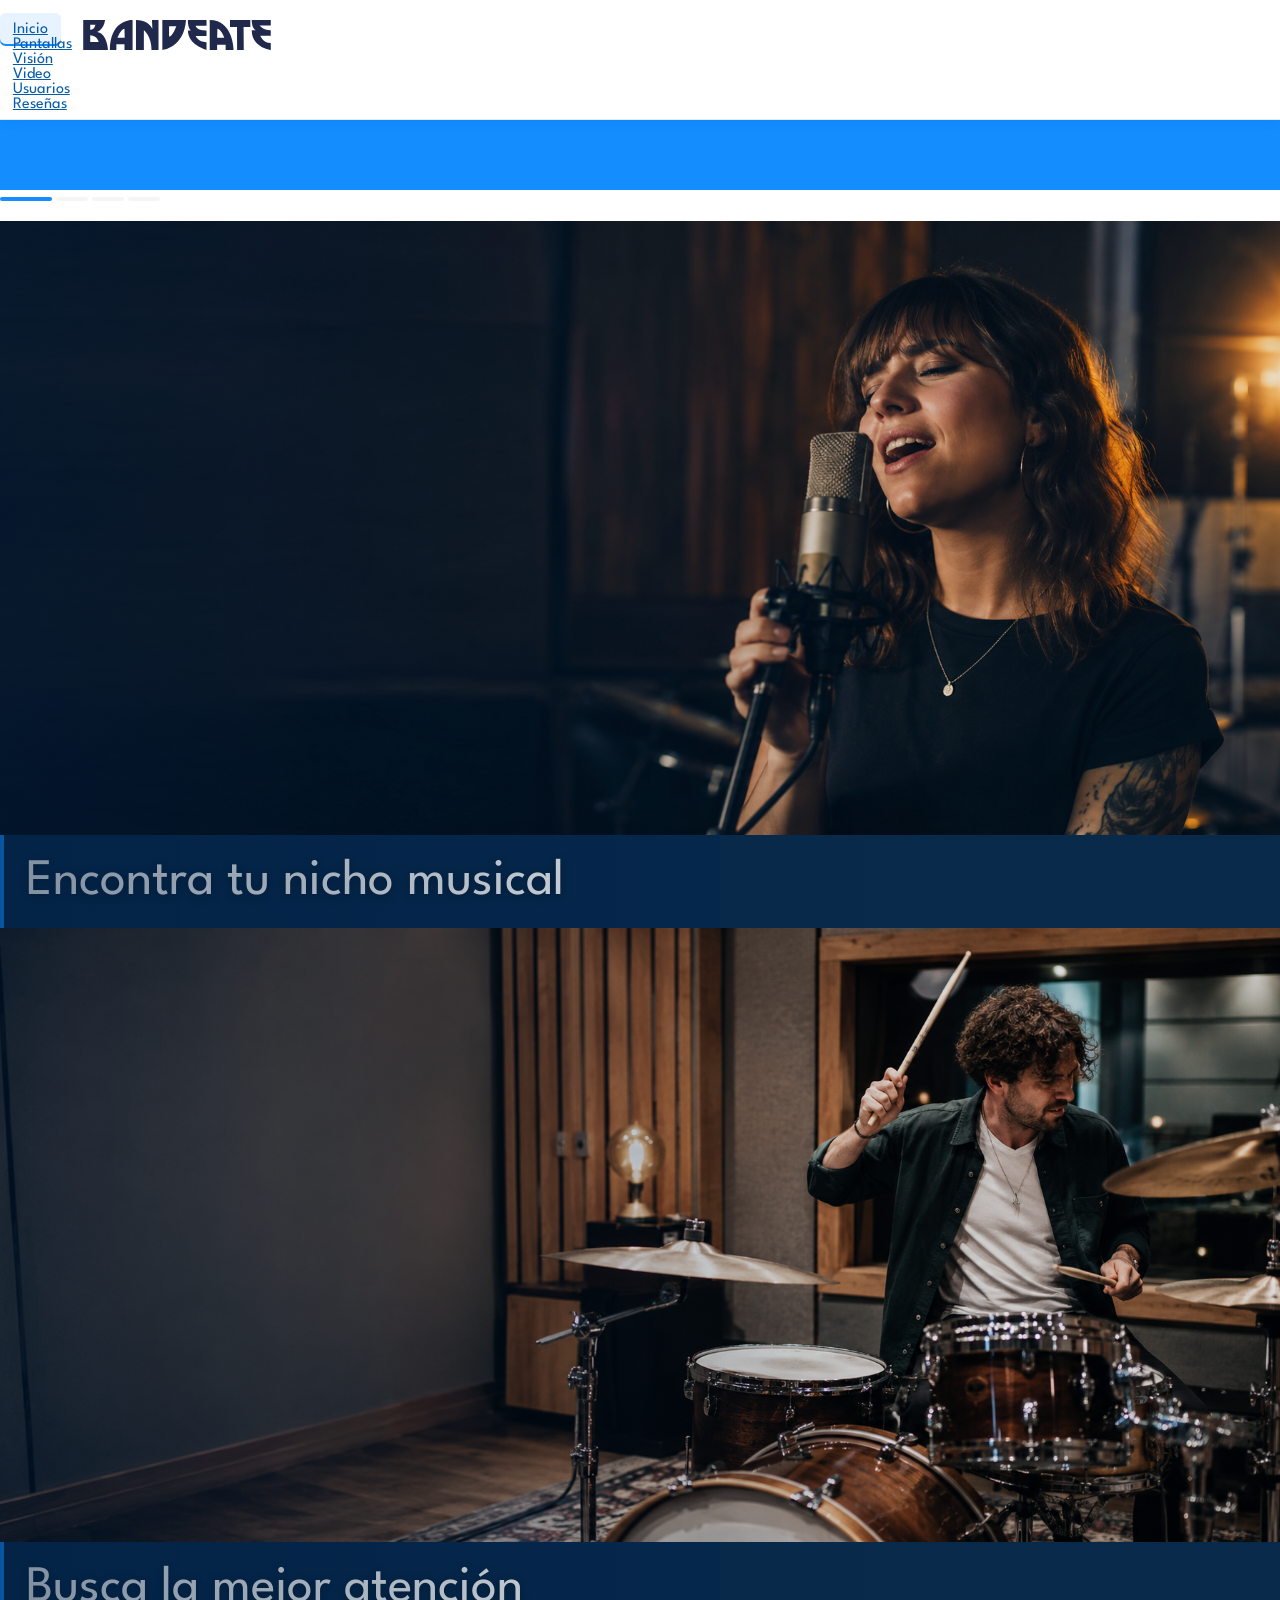
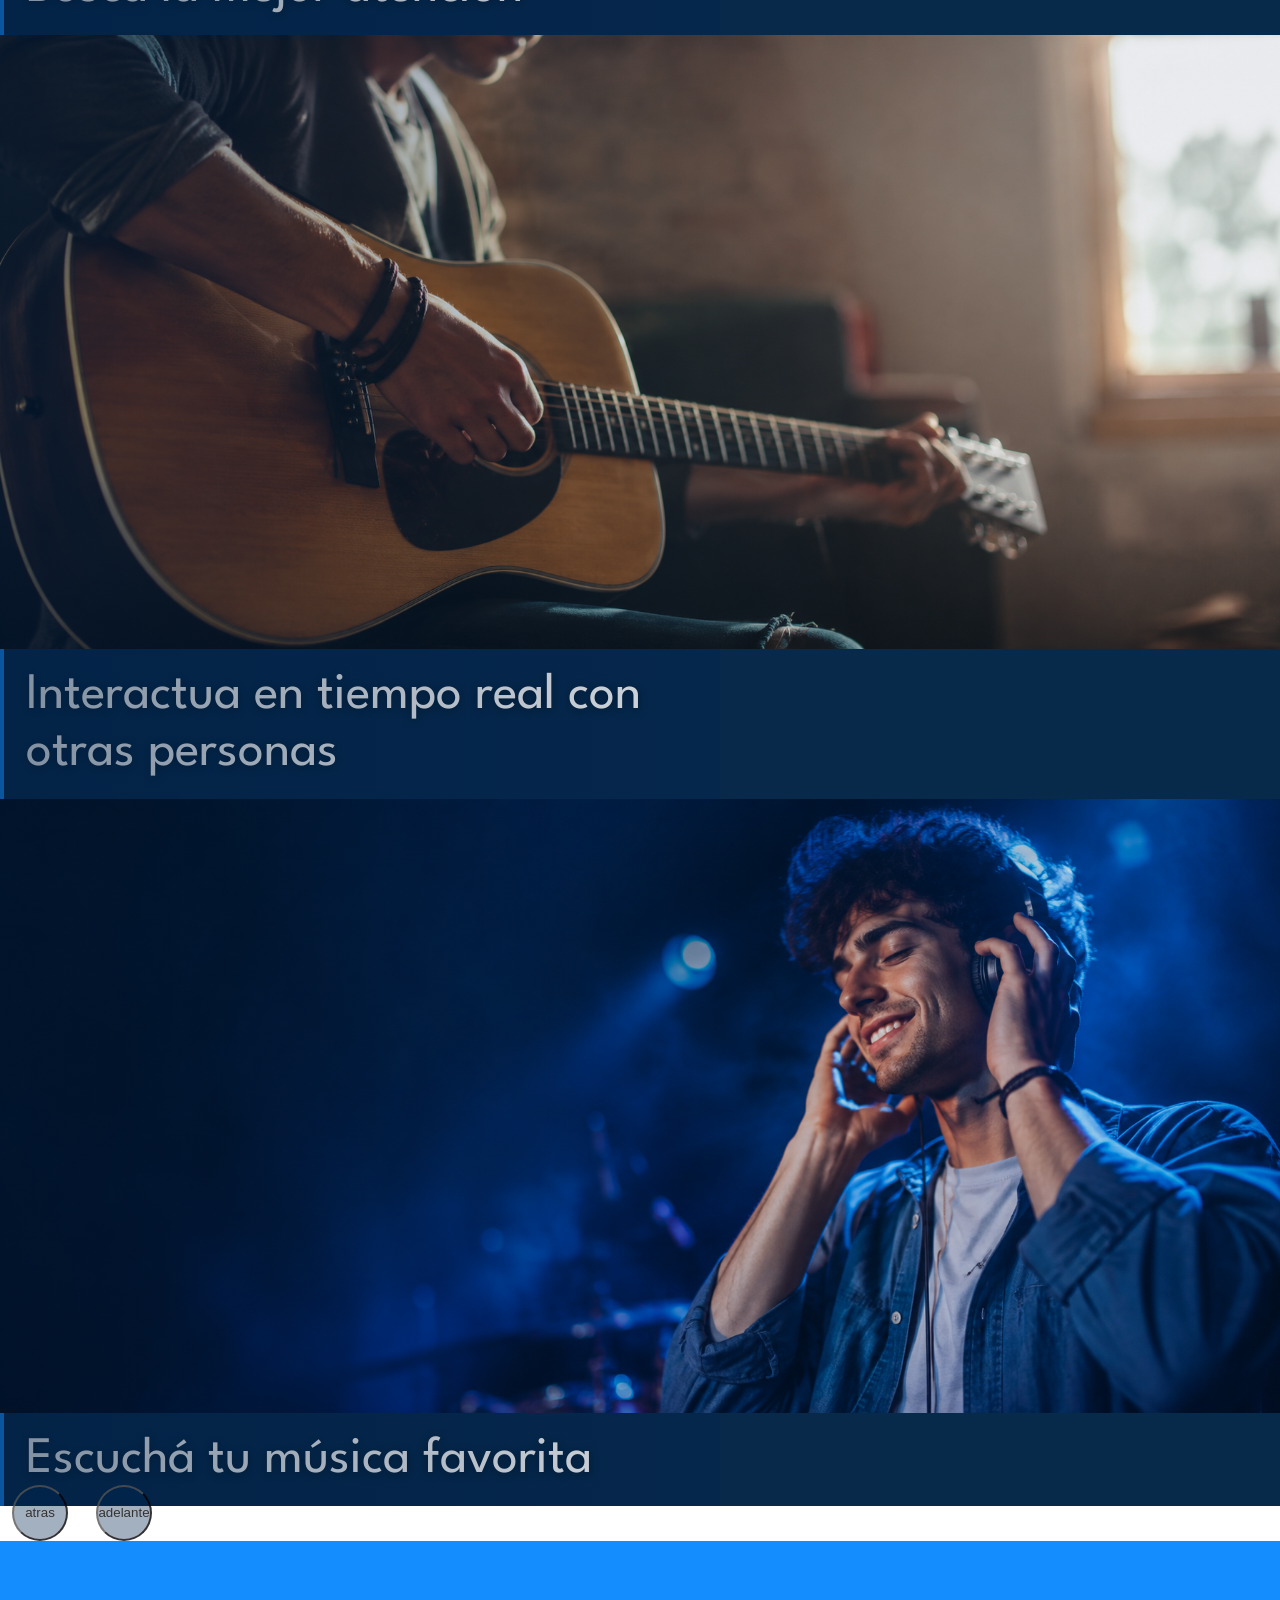
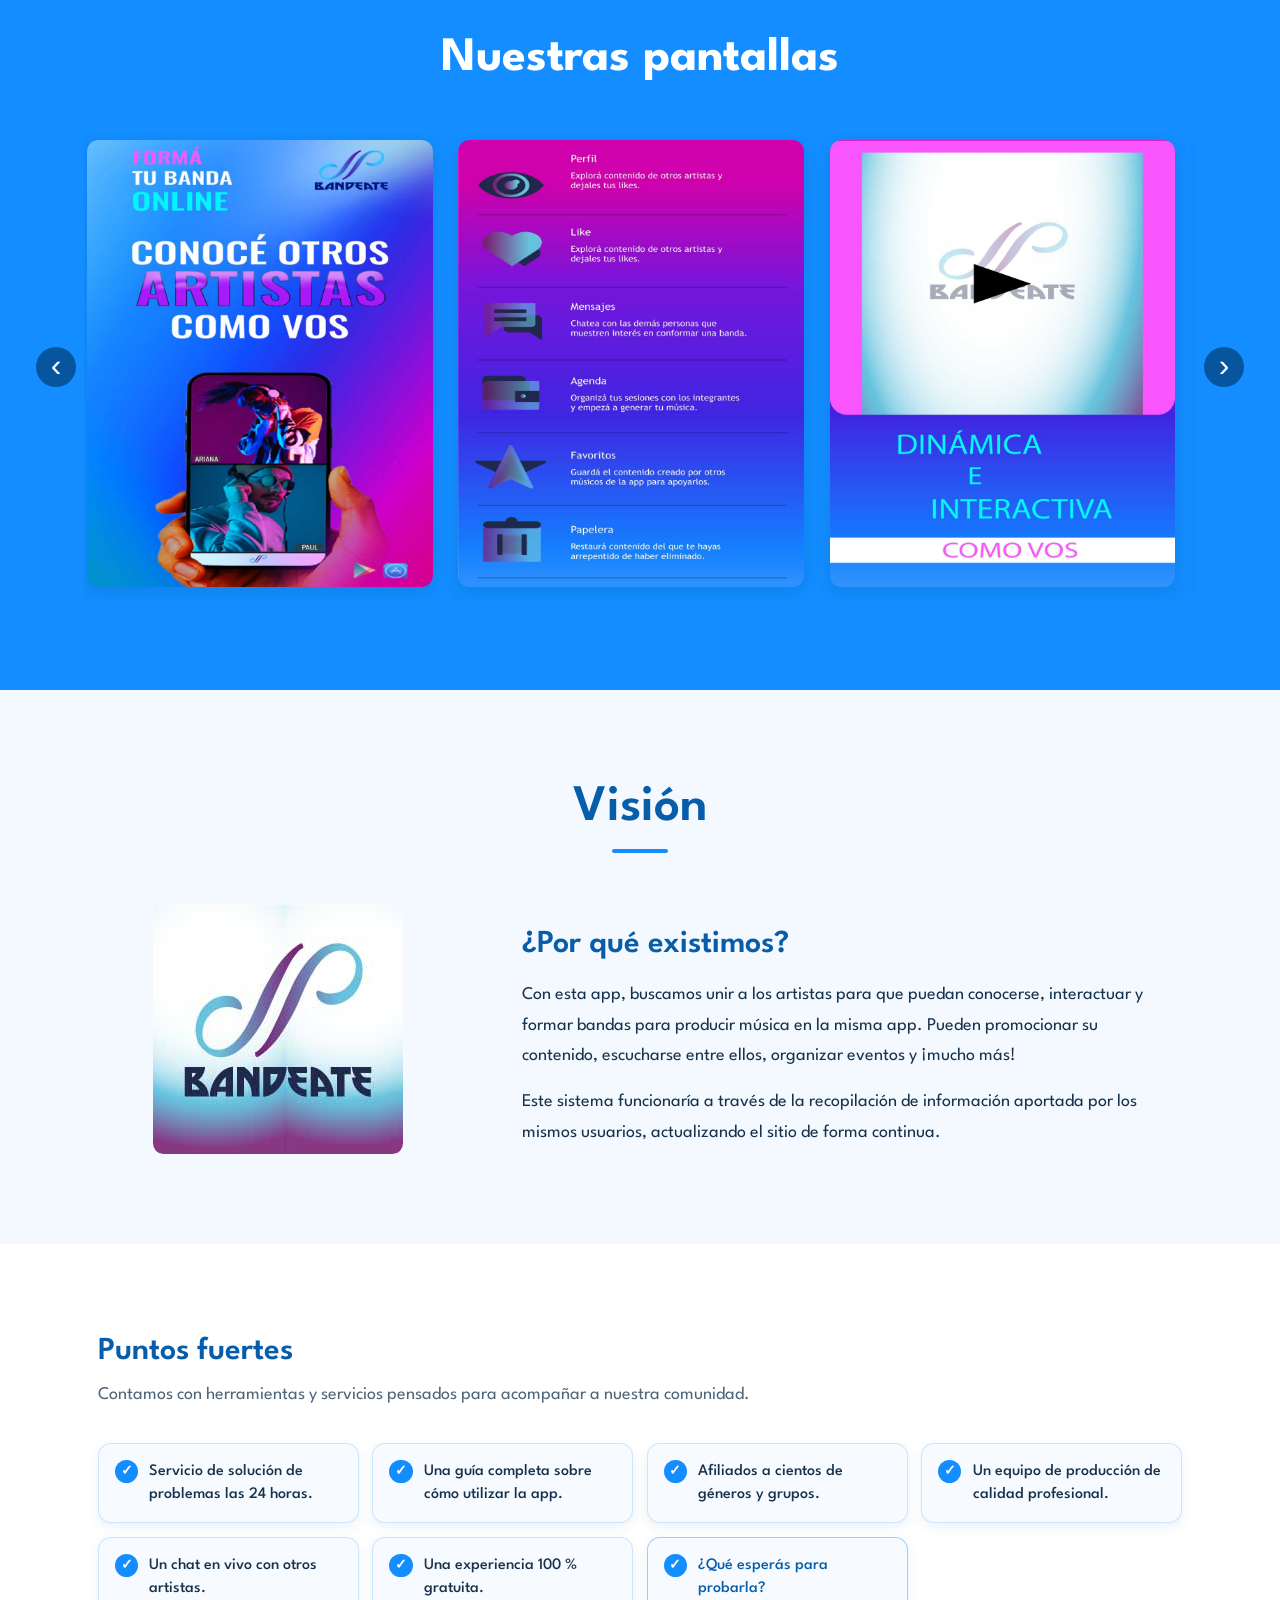
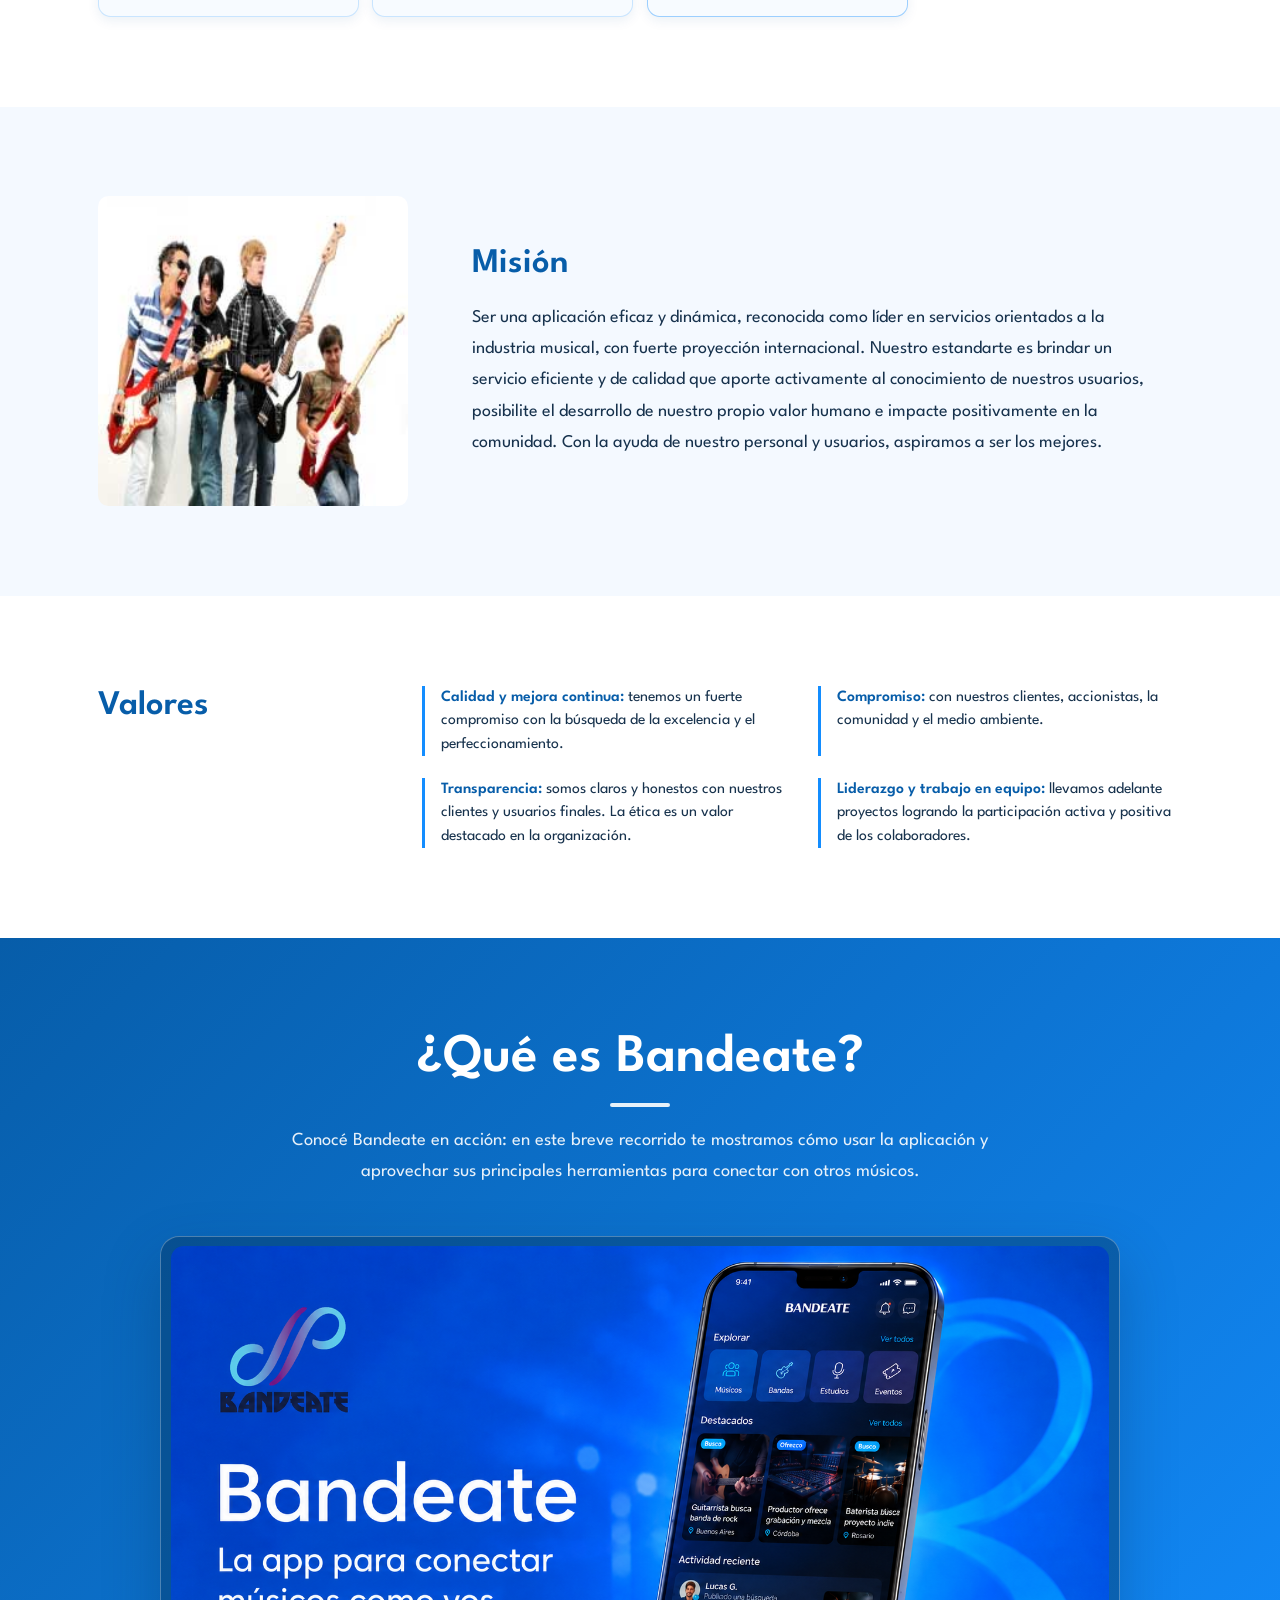
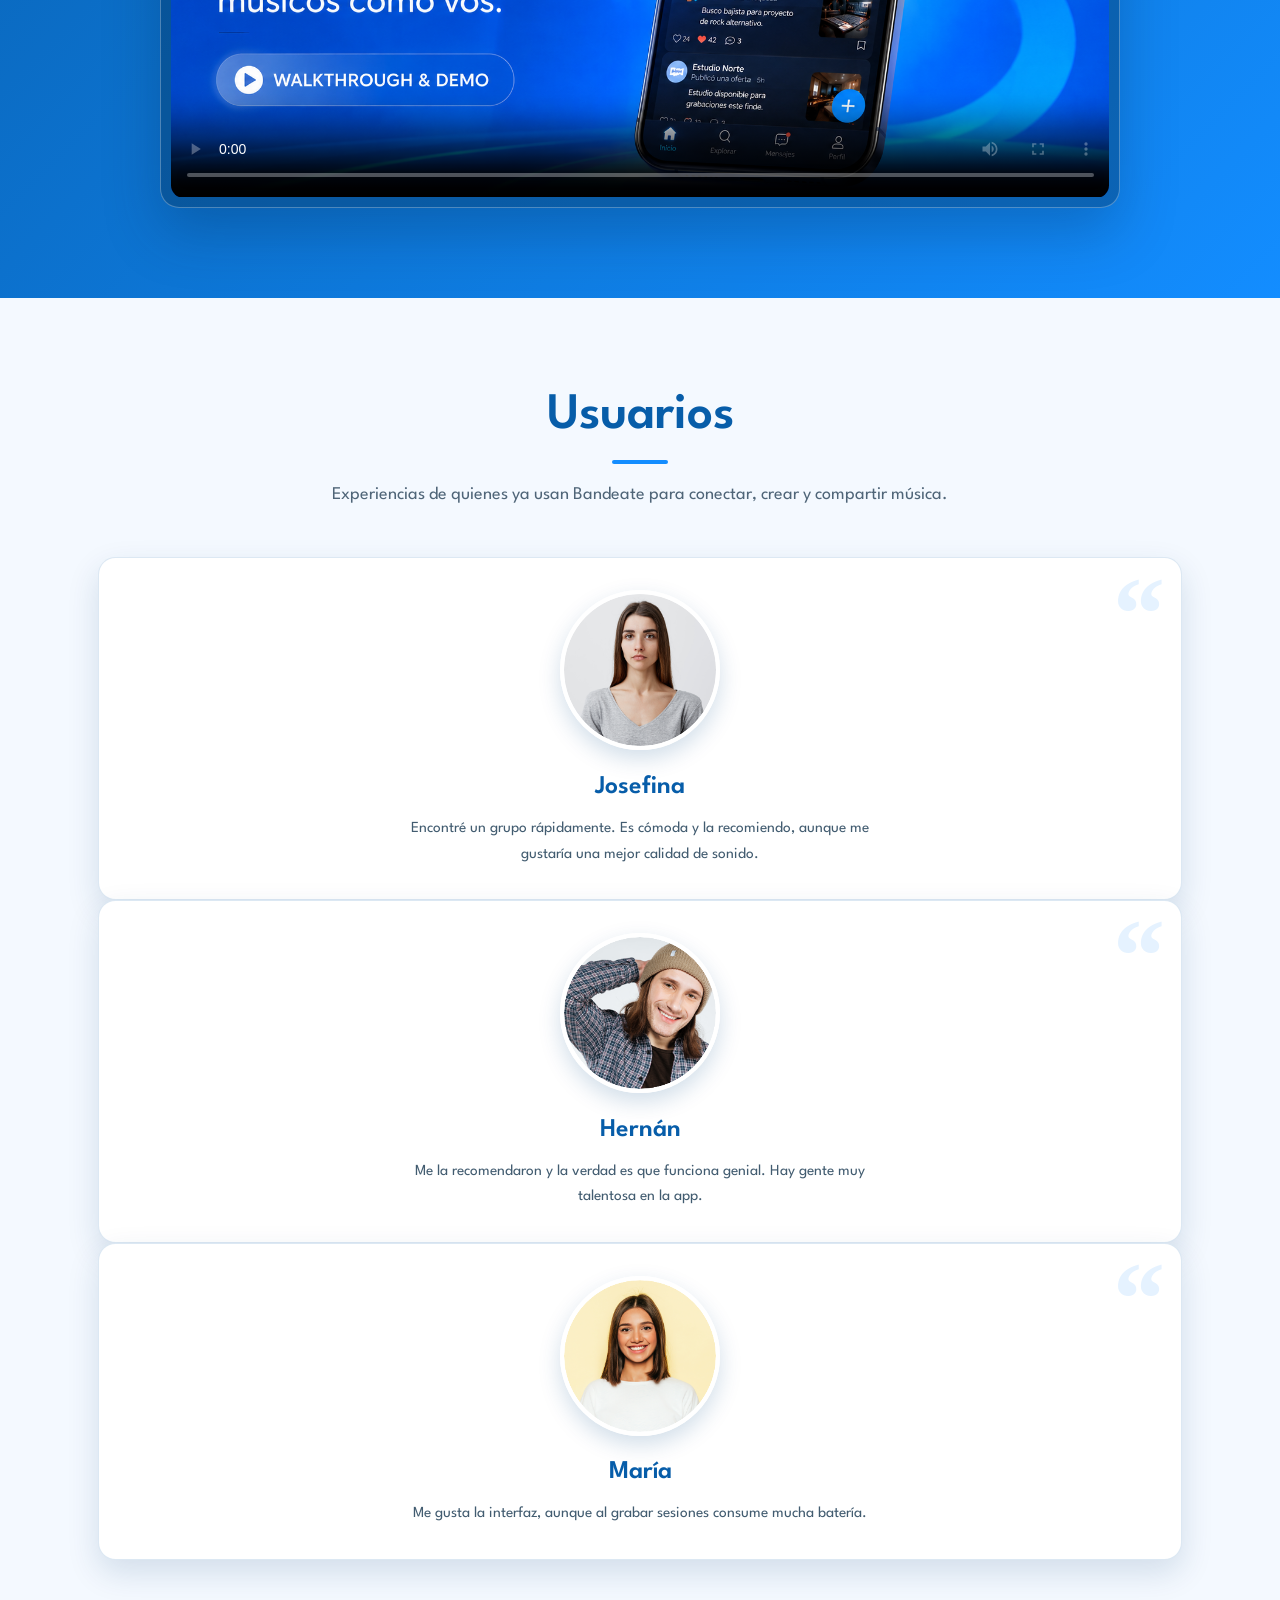
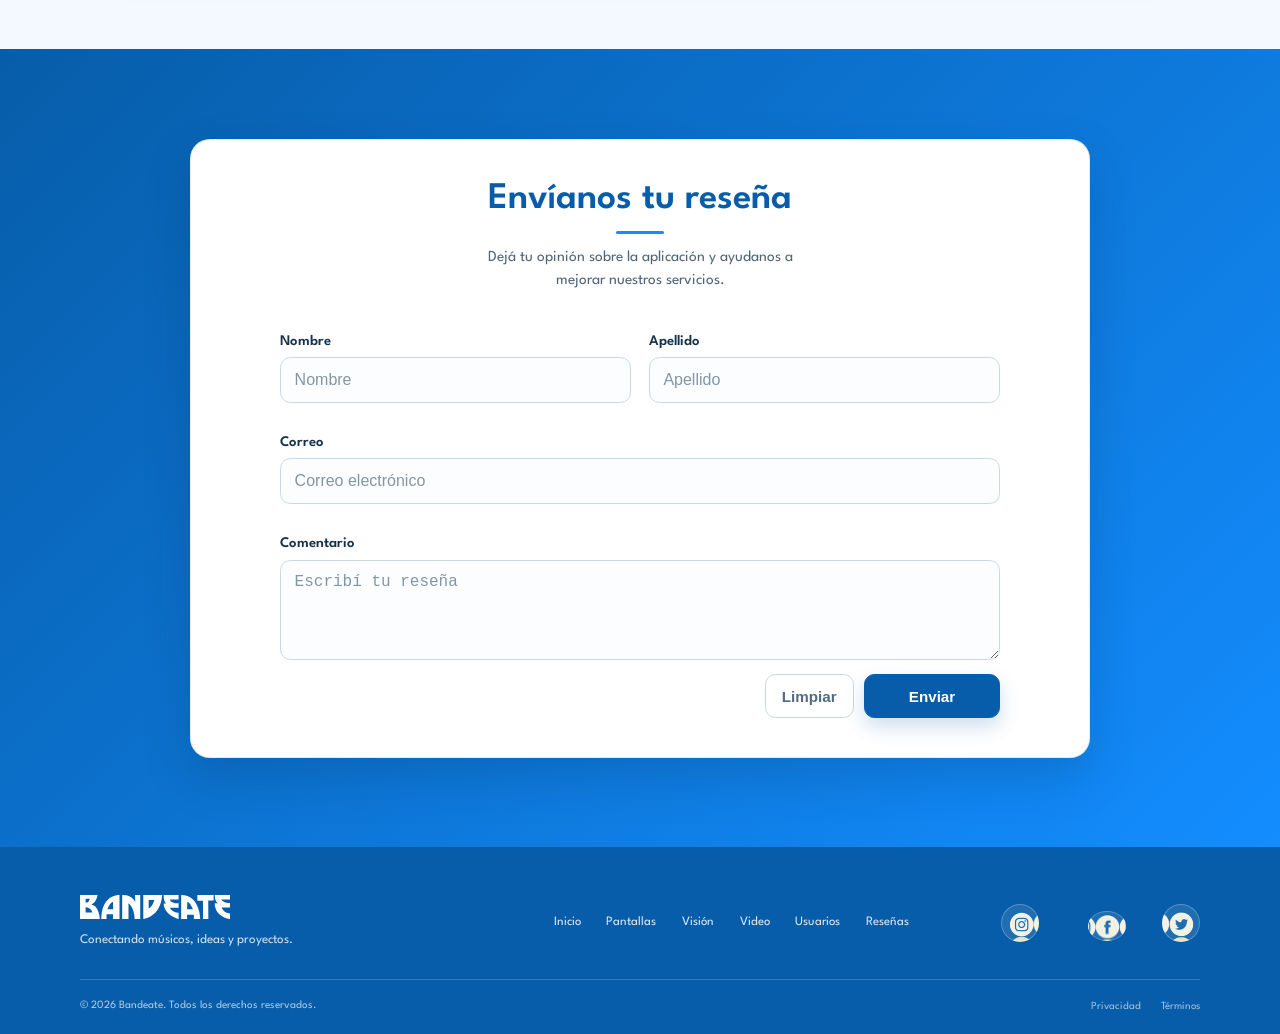
==== commit 2f70c21c: "feat: footer" ====
--- a/APP_BANDEATE/index.html
+++ b/APP_BANDEATE/index.html
@@ -327,33 +327,43 @@
             <div class="review-panel">
         <div class="row justify-content-center">
             <div class="col-10">
-                <h2>Envianos tu reseña</h2>
-                <p>Deja tu opinion con nuestra aplicacion y ayudanos a mejorar nuestros servicios.</p>
-                <form action="formulario/enviar_formulario.php" method="post" enctype="multipart/form-data">
+                <div class="review-heading">
+                    <h2>Envíanos tu reseña</h2>
+                    <p>Dejá tu opinión sobre la aplicación y ayudanos a mejorar nuestros servicios.</p>
+                </div>
+                <form class="review-form" action="formulario/enviar_formulario.php" method="post" enctype="multipart/form-data">
 
                     <div class="mb-3 control">
                         <label for="nombre" class="form-label">Nombre</label>
-                        <input type="text" class="form-control" id="nombre" name="nombre">
+                        <input type="text" class="form-control" id="nombre" name="nombre" placeholder="Nombre"
+                            autocomplete="given-name" minlength="2" required aria-describedby="nombre-error">
+                        <small class="field-error" id="nombre-error">Ingresá un nombre válido.</small>
                     </div>
 
                     <div class="mb-3 control">
                         <label for="apellido" class="form-label">Apellido</label>
-                        <input type="text" class="form-control" id="apellido" name="apellido">
+                        <input type="text" class="form-control" id="apellido" name="apellido" placeholder="Apellido"
+                            autocomplete="family-name" minlength="2" required aria-describedby="apellido-error">
+                        <small class="field-error" id="apellido-error">Ingresá un apellido válido.</small>
                     </div>
                    
                     <div class="mb-3 control">
                         <label for="mail" class="form-label">Correo</label>
-                        <input type="email" class="form-control" id="mail" name="mail">
+                        <input type="email" class="form-control" id="mail" name="mail" placeholder="Correo electrónico"
+                            autocomplete="email" required aria-describedby="mail-error">
+                        <small class="field-error" id="mail-error">Ingresá un correo válido.</small>
                     </div>
-                 
+
                     <div class="mb-3 control">
                         <label for="comentarios" class="form-label">Comentario</label>
                         <textarea name="comentario" class="form-control" id="comentarios" cols="22" rows="3"
-                            maxlength="80"></textarea>
+                            minlength="10" maxlength="80" placeholder="Escribí tu reseña"
+                            required aria-describedby="comentarios-error"></textarea>
+                        <small class="field-error" id="comentarios-error">Escribí un comentario de al menos 10 caracteres.</small>
                     </div>
-                    <div>
-                        <input type="reset" value="limpiar">
-                        <input type="submit" value="enviar">
+                    <div class="review-actions">
+                        <input type="reset" value="Limpiar">
+                        <input type="submit" value="Enviar">
                     </div>
                 </form>
             </div>
@@ -363,21 +373,38 @@
     </section>
 
 
-    <footer class="container-xxl fondo2">
-        <ul class="row justify-content-center w-75 m-auto">
-            <li>Alumnos: Martin Viegas Bordeira, Ignacio Lago</li>
-            <li>Carrera: Diseño Multimedial</li>
-            <li>Comisión: BP</li>
-            <li>Turno: Tarde</li>
-            <li>Materia: Maquetado y desarrollo web</li>
-            <li>Instancia de evaluación: Final</li>
-            <li>Docente: Omar Toyos</li>
-        </ul>
-        <ul>
-            <li><a href="https://www.instagram.com" id="instagram">Instagram</a></li>
-            <li><a href="https://es-la.facebook.com" id="facebook">Facebook</a></li>
-            <li><a href="https://twitter.com" id="twitter">Twitter</a></li>
-        </ul>
+    <footer id="site-footer" class="site-footer fondo2">
+        <div class="site-footer__inner">
+            <div class="site-footer__main">
+                <a class="site-footer__brand" href="#inicio" data-ancla="true" aria-label="Bandeate, volver al inicio">
+                    <img src="img/logo/logo-texto.svg" alt="Bandeate">
+                    <span>Conectando músicos, ideas y proyectos.</span>
+                </a>
+
+                <nav class="site-footer__nav" aria-label="Navegación del pie de página">
+                    <a class="site-footer__home-link" href="#inicio" data-ancla="true">Inicio</a>
+                    <a href="#pantallas" data-ancla="true">Pantallas</a>
+                    <a href="#vision" data-ancla="true">Visión</a>
+                    <a href="#video" data-ancla="true">Video</a>
+                    <a href="#usuario" data-ancla="true">Usuarios</a>
+                    <a href="#resenas" data-ancla="true">Reseñas</a>
+                </nav>
+
+                <ul class="site-footer__social" aria-label="Redes sociales">
+                    <li><a class="footer-social-link" href="https://www.instagram.com" id="instagram" target="_blank" rel="noopener noreferrer" aria-label="Bandeate en Instagram">Instagram</a></li>
+                    <li><a class="footer-social-link" href="https://es-la.facebook.com" id="facebook" target="_blank" rel="noopener noreferrer" aria-label="Bandeate en Facebook">Facebook</a></li>
+                    <li><a class="footer-social-link" href="https://twitter.com" id="twitter" target="_blank" rel="noopener noreferrer" aria-label="Bandeate en X">X</a></li>
+                </ul>
+            </div>
+
+            <div class="site-footer__bottom">
+                <p>© 2026 Bandeate. Todos los derechos reservados.</p>
+                <div class="site-footer__legal" aria-label="Información legal">
+                    <span>Privacidad</span>
+                    <span>Términos</span>
+                </div>
+            </div>
+        </div>
     </footer>
     
 
--- a/APP_BANDEATE/estilos/estilos.css
+++ b/APP_BANDEATE/estilos/estilos.css
@@ -2030,3 +2030,545 @@
     padding-bottom: var(--landing-section-space);
   }
 }
+
+/* Ajustes puntuales de ancho y fondos posteriores */
+.landing-container--hero {
+  max-width: none;
+}
+
+.hero-section,
+.hero-section #banner,
+.hero-section #banner .carousel-inner {
+  width: 100%;
+}
+
+.hero-section #banner figure,
+.hero-section #banner .carousel-item {
+  margin-bottom: 0;
+}
+
+.hero-section #banner .carousel-item img {
+  display: block;
+  width: 100%;
+  object-fit: cover;
+}
+
+.screens-section {
+  background: #138dff;
+}
+
+.screens-section > .landing-container {
+  max-width: none;
+  padding-right: clamp(1rem, 2.5vw, 2.5rem);
+  padding-left: clamp(1rem, 2.5vw, 2.5rem);
+}
+
+.screens-section h2 {
+  color: #fff;
+}
+
+.screens-section .screens-carousel {
+  max-width: none;
+}
+
+.screens-section .screens-arrow {
+  color: #fff;
+  background: rgba(0, 45, 90, 0.58);
+}
+
+.screens-section .screens-arrow:hover,
+.screens-section .screens-arrow:focus-visible {
+  background: rgba(0, 45, 90, 0.82);
+}
+
+footer {
+  width: 100%;
+  max-width: none;
+  margin: 0;
+  background: #138dff;
+}
+
+/* Formulario de reseña */
+#reseña .review-panel {
+  max-width: 900px;
+  padding: clamp(1.75rem, 3vw, 2.5rem) clamp(1.25rem, 4vw, 3.5rem);
+  border-radius: 1.25rem;
+}
+
+#reseña .review-panel .row {
+  margin: 0;
+}
+
+#reseña .review-panel .col-10 {
+  width: 100%;
+  padding: 0;
+}
+
+#reseña .review-heading {
+  max-width: 650px;
+  margin: 0 auto 1.5rem;
+  text-align: center;
+}
+
+#reseña .review-heading h2 {
+  margin: 0;
+  padding: 0;
+  color: #075da9;
+  font-size: clamp(1.8rem, 3vw, 2.35rem);
+  font-weight: 600;
+  line-height: 1.15;
+}
+
+#reseña .review-heading h2::after {
+  content: "";
+  display: block;
+  width: 3rem;
+  height: 0.2rem;
+  margin: 0.6rem auto 0;
+  border-radius: 999px;
+  background: #138dff;
+}
+
+#reseña .review-heading > p {
+  max-width: 540px;
+  margin: 0.7rem auto 0;
+  color: #4f6578;
+  font-size: clamp(0.92rem, 1.2vw, 1rem);
+  line-height: 1.5;
+}
+
+#reseña .review-form {
+  display: grid;
+  grid-template-columns: repeat(2, minmax(0, 1fr));
+  gap: 0.9rem 1.1rem;
+  width: 100%;
+  max-width: 720px;
+  margin: 0 auto;
+  padding: 0;
+}
+
+#reseña .review-form .control {
+  position: relative;
+  display: block;
+  width: auto;
+  margin-bottom: 0 !important;
+}
+
+#reseña .review-form .control:nth-child(3),
+#reseña .review-form .control:nth-child(4),
+#reseña .review-actions {
+  grid-column: 1 / -1;
+}
+
+#reseña .review-form .form-label {
+  display: block;
+  float: none;
+  width: auto;
+  margin: 0 0 0.35rem;
+  color: #17324d;
+  font-size: 0.92rem;
+  font-weight: 600;
+  line-height: 1.35;
+}
+
+#reseña .review-form .form-control {
+  display: block;
+  float: none;
+  width: 100%;
+  min-height: 2.85rem;
+  padding: 0.65rem 0.85rem;
+  border: 1px solid #c9d8e5;
+  border-radius: 0.65rem;
+  color: #17324d;
+  background: #fbfdff;
+  font-size: 1rem;
+  line-height: 1.4;
+  box-shadow: none;
+  transition:
+    border-color 0.2s ease,
+    background-color 0.2s ease,
+    box-shadow 0.2s ease;
+}
+
+#reseña .review-form textarea.form-control {
+  min-height: 6.25rem;
+  resize: vertical;
+}
+
+#reseña .review-form .form-control::placeholder {
+  color: #8396a6;
+  opacity: 1;
+}
+
+#reseña .review-form .form-control:hover {
+  border-color: rgba(7, 93, 169, 0.58);
+  background: #fff;
+}
+
+#reseña .review-form .form-control:focus {
+  border-color: #138dff;
+  outline: 0;
+  background: #fff;
+  box-shadow: 0 0 0 0.24rem rgba(19, 141, 255, 0.16);
+}
+
+#reseña .review-form .form-control:user-valid:not(:placeholder-shown) {
+  border-color: rgba(7, 93, 169, 0.52);
+}
+
+#reseña .review-form .form-control:user-invalid,
+#reseña .review-form .form-control:not(:placeholder-shown):invalid {
+  border-color: #b42318;
+  background: #fffafa;
+  box-shadow: 0 0 0 0.2rem rgba(180, 35, 24, 0.1);
+}
+
+#reseña .field-error {
+  display: block;
+  margin-top: 0.35rem;
+  font-size: 0.76rem;
+  line-height: 1.4;
+}
+
+#reseña .field-error {
+  display: none;
+  color: #b42318;
+  font-weight: 500;
+}
+
+#reseña .form-control:user-invalid ~ .field-error,
+#reseña .form-control:not(:placeholder-shown):invalid ~ .field-error {
+  display: block;
+}
+
+#reseña .review-actions {
+  display: flex;
+  justify-content: flex-end;
+  gap: 0.65rem;
+  margin: 0;
+}
+
+#reseña .review-actions input {
+  min-height: 2.75rem;
+  margin: 0;
+  border-radius: 0.65rem;
+  font-size: 0.95rem;
+  font-weight: 600;
+  transition:
+    border-color 0.2s ease,
+    background-color 0.2s ease,
+    box-shadow 0.2s ease,
+    color 0.2s ease,
+    transform 0.2s ease;
+}
+
+#reseña .review-actions input[type="submit"] {
+  min-width: 8.5rem;
+  padding: 0.65rem 1.5rem;
+  border: 1px solid #075da9;
+  color: #fff;
+  background: #075da9;
+  box-shadow: 0 0.55rem 1.2rem rgba(7, 93, 169, 0.2);
+}
+
+#reseña .review-actions input[type="submit"]:hover {
+  border-color: #064f8e;
+  background: #064f8e;
+  box-shadow: 0 0.7rem 1.4rem rgba(7, 93, 169, 0.28);
+  transform: translateY(-1px);
+}
+
+#reseña .review-actions input[type="reset"] {
+  padding: 0.65rem 1rem;
+  border: 1px solid #c9d8e5;
+  color: #526b7e;
+  background: #fff;
+}
+
+#reseña .review-actions input[type="reset"]:hover {
+  border-color: #8ea7ba;
+  color: #17324d;
+  background: #f4f9ff;
+}
+
+#reseña .review-actions input:focus-visible {
+  outline: 0;
+  box-shadow: 0 0 0 0.24rem rgba(19, 141, 255, 0.2);
+}
+
+@media screen and (max-width: 575px) {
+  #reseña .review-panel {
+    padding: 1.5rem 1rem;
+    border-radius: 1rem;
+  }
+
+  #reseña .review-heading h2 {
+    font-size: 1.7rem;
+  }
+
+  #reseña .review-form {
+    grid-template-columns: 1fr;
+    gap: 0.9rem;
+  }
+
+  #reseña .review-form .control,
+  #reseña .review-actions {
+    grid-column: auto;
+  }
+
+}
+
+/* Footer de la landing */
+.site-footer {
+  display: block;
+  width: 100%;
+  max-width: none;
+  margin: 0;
+  padding: clamp(2rem, 4vw, 3rem) clamp(1.25rem, 4vw, 3rem) 1.25rem;
+  color: #fff;
+  background: #075da9;
+  text-align: left;
+}
+
+.site-footer__inner {
+  width: min(100%, 1120px);
+  margin: 0 auto;
+}
+
+.site-footer__main {
+  display: grid;
+  grid-template-columns: minmax(220px, 1.2fr) minmax(360px, 1.5fr) auto;
+  gap: 2rem;
+  align-items: center;
+  padding-bottom: 1.75rem;
+}
+
+.site-footer__brand {
+  display: inline-flex;
+  width: fit-content;
+  flex-direction: column;
+  align-items: flex-start;
+  gap: 0.7rem;
+  color: #fff;
+  text-decoration: none;
+}
+
+.site-footer__brand img {
+  display: block;
+  width: 150px;
+  height: auto;
+  filter: brightness(0) invert(1);
+}
+
+.site-footer__brand span {
+  max-width: 280px;
+  color: rgba(255, 255, 255, 0.82);
+  font-size: 0.82rem;
+  line-height: 1.55;
+}
+
+.site-footer__brand:hover,
+.site-footer__brand:focus-visible,
+.site-footer__brand:hover span,
+.site-footer__brand:focus-visible span {
+  color: #fff;
+}
+
+.site-footer__nav {
+  display: flex;
+  flex-wrap: wrap;
+  justify-content: center;
+  gap: 0.5rem clamp(1rem, 2vw, 1.75rem);
+}
+
+.site-footer__nav a {
+  position: relative;
+  padding: 0.35rem 0;
+  color: rgba(255, 255, 255, 0.86);
+  font-size: 0.8rem;
+  line-height: 1.2;
+  text-decoration: none;
+  transition: color 180ms ease;
+}
+
+.site-footer__nav a::after {
+  content: "";
+  position: absolute;
+  right: 0;
+  bottom: 0;
+  left: 0;
+  height: 2px;
+  border-radius: 999px;
+  background: #fff;
+  transform: scaleX(0);
+  transform-origin: center;
+  transition: transform 180ms ease;
+}
+
+.site-footer__nav a:hover,
+.site-footer__nav a:focus-visible {
+  color: #fff;
+}
+
+.site-footer__nav a:hover::after,
+.site-footer__nav a:focus-visible::after {
+  transform: scaleX(1);
+}
+
+.site-footer__social {
+  display: flex;
+  align-items: center;
+  gap: 0.65rem;
+  margin: 0;
+  padding: 0;
+  list-style: none;
+}
+
+.site-footer__social li,
+.site-footer__social li:first-child,
+.site-footer__social li:last-child {
+  display: block;
+  width: 38px;
+  height: 38px;
+  margin: 0;
+  list-style: none;
+}
+
+.site-footer .footer-social-link {
+  display: block;
+  width: 38px;
+  height: 38px;
+  padding: 6px;
+  border: 1px solid rgba(255, 255, 255, 0.25);
+  border-radius: 50%;
+  background-color: rgba(255, 255, 255, 0.1);
+  background-image: url(../img/redes_sociales.png);
+  background-repeat: no-repeat;
+  font-size: 0;
+  box-shadow: none;
+  transition: background-color 180ms ease, border-color 180ms ease, transform 180ms ease;
+}
+
+.site-footer #instagram {
+  background-position: 5px 6px;
+}
+
+.site-footer #facebook {
+  background-position: -20px 2px;
+}
+
+.site-footer #twitter {
+  background-position: -44px 6px;
+}
+
+.site-footer .footer-social-link:hover {
+  border-color: rgba(255, 255, 255, 0.7);
+  background-color: rgba(255, 255, 255, 0.2);
+  transform: translateY(-2px);
+}
+
+.site-footer #instagram:hover,
+.site-footer #instagram:focus-visible {
+  background-position: 5px -19px;
+}
+
+.site-footer #facebook:hover,
+.site-footer #facebook:focus-visible {
+  background-position: -20px -23px;
+}
+
+.site-footer #twitter:hover,
+.site-footer #twitter:focus-visible {
+  background-position: -44px -19px;
+}
+
+.site-footer a:focus-visible {
+  outline: 2px solid #fff;
+  outline-offset: 4px;
+}
+
+.site-footer__bottom {
+  display: flex;
+  justify-content: space-between;
+  align-items: center;
+  gap: 1rem;
+  padding-top: 1.1rem;
+  border-top: 1px solid rgba(255, 255, 255, 0.18);
+}
+
+.site-footer__bottom p {
+  margin: 0;
+  color: rgba(255, 255, 255, 0.68);
+  font-size: 0.7rem;
+  line-height: 1.5;
+}
+
+.site-footer__legal {
+  display: flex;
+  gap: 1.25rem;
+  color: rgba(255, 255, 255, 0.62);
+  font-size: 0.68rem;
+}
+
+@media screen and (max-width: 900px) {
+  .site-footer__main {
+    grid-template-columns: 1fr auto;
+  }
+
+  .site-footer__nav {
+    grid-column: 1 / -1;
+    grid-row: 2;
+    justify-content: flex-start;
+  }
+}
+
+@media screen and (max-width: 575px) {
+  .site-footer {
+    padding: 2rem 1.25rem 1.15rem;
+    text-align: center;
+  }
+
+  .site-footer__main {
+    display: flex;
+    flex-direction: column;
+    gap: 1.5rem;
+    padding-bottom: 1.5rem;
+  }
+
+  .site-footer__brand {
+    align-items: center;
+  }
+
+  .site-footer__brand span {
+    margin: 0;
+  }
+
+  .site-footer__nav {
+    justify-content: center;
+    gap: 0.45rem 1.15rem;
+  }
+
+  .site-footer__social li,
+  .site-footer__social li:first-child,
+  .site-footer__social li:last-child {
+    display: block;
+    margin: 0;
+  }
+
+  .site-footer__bottom {
+    flex-direction: column;
+    gap: 0.65rem;
+  }
+
+  .site-footer__bottom p {
+    padding: 0;
+    font-size: 0.66rem;
+  }
+}
+
+@media (prefers-reduced-motion: reduce) {
+  .site-footer__nav a::after,
+  .site-footer .footer-social-link {
+    transition: none;
+  }
+}
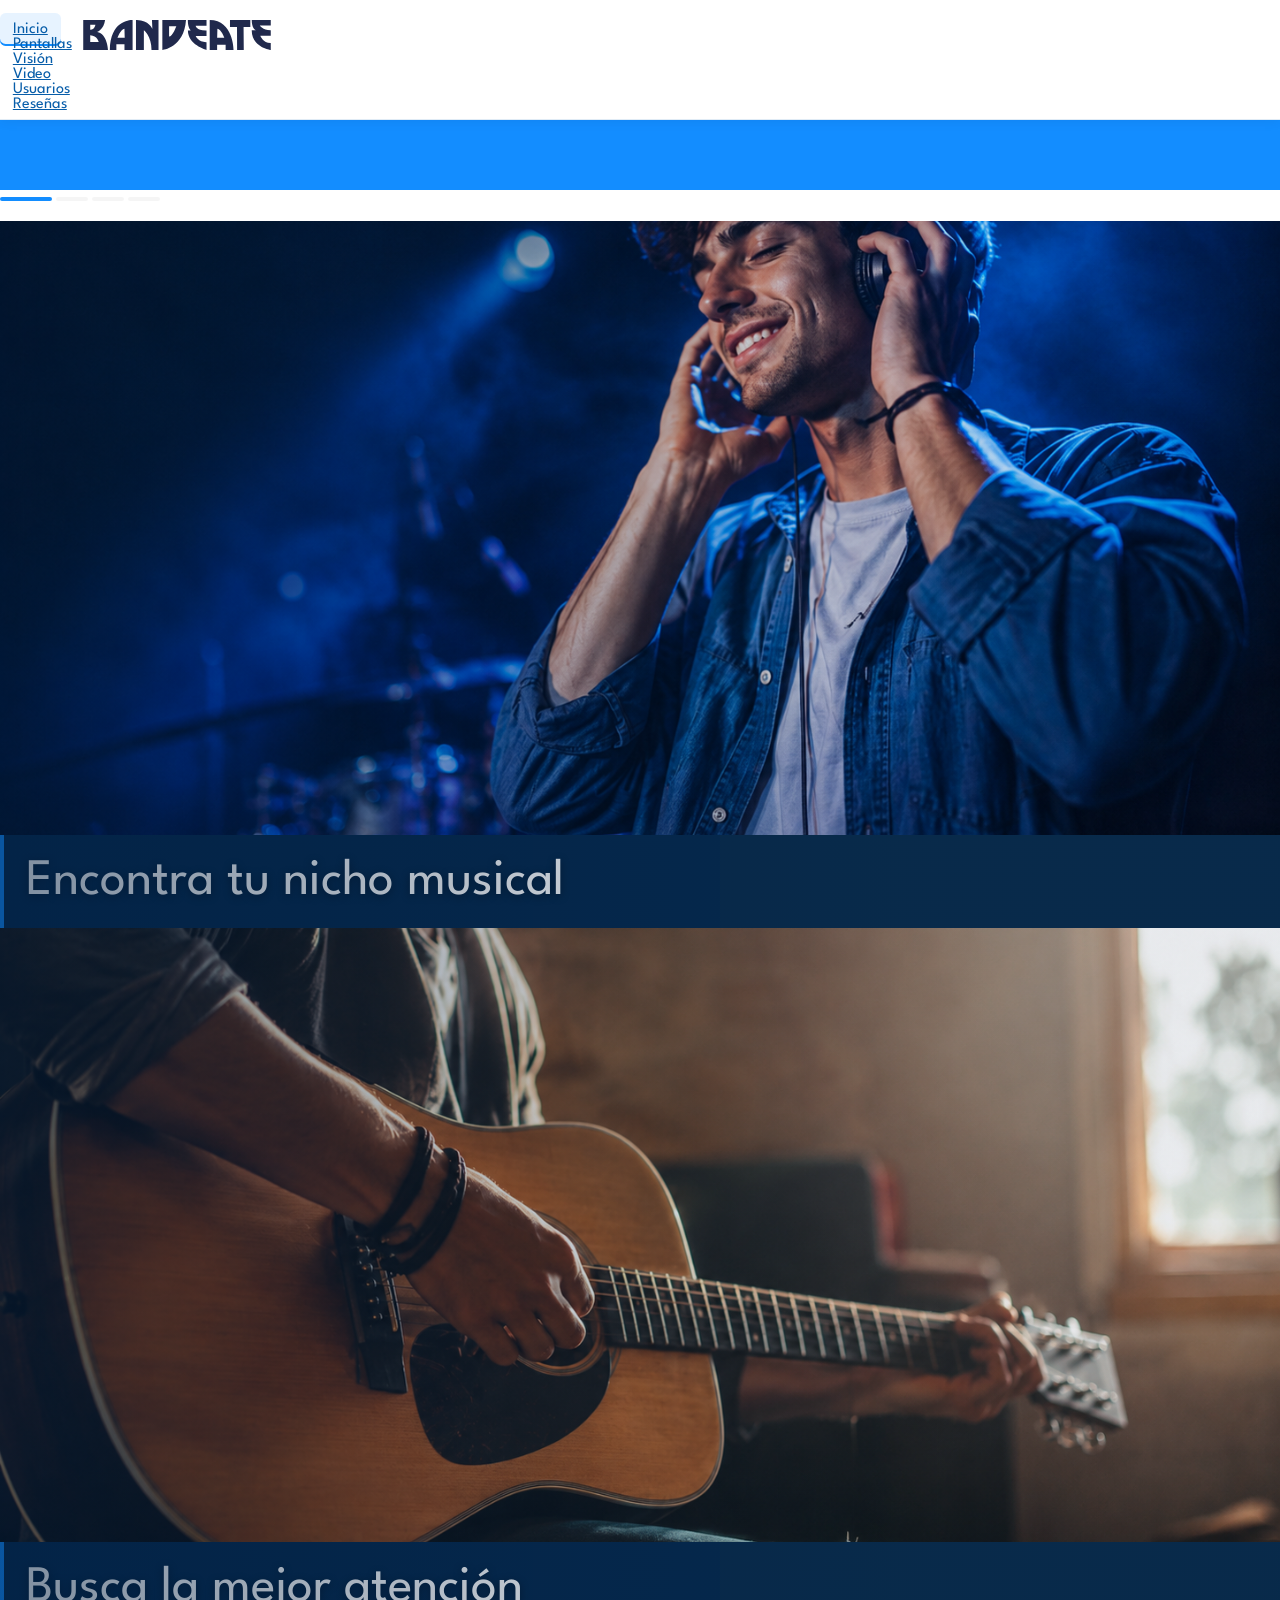
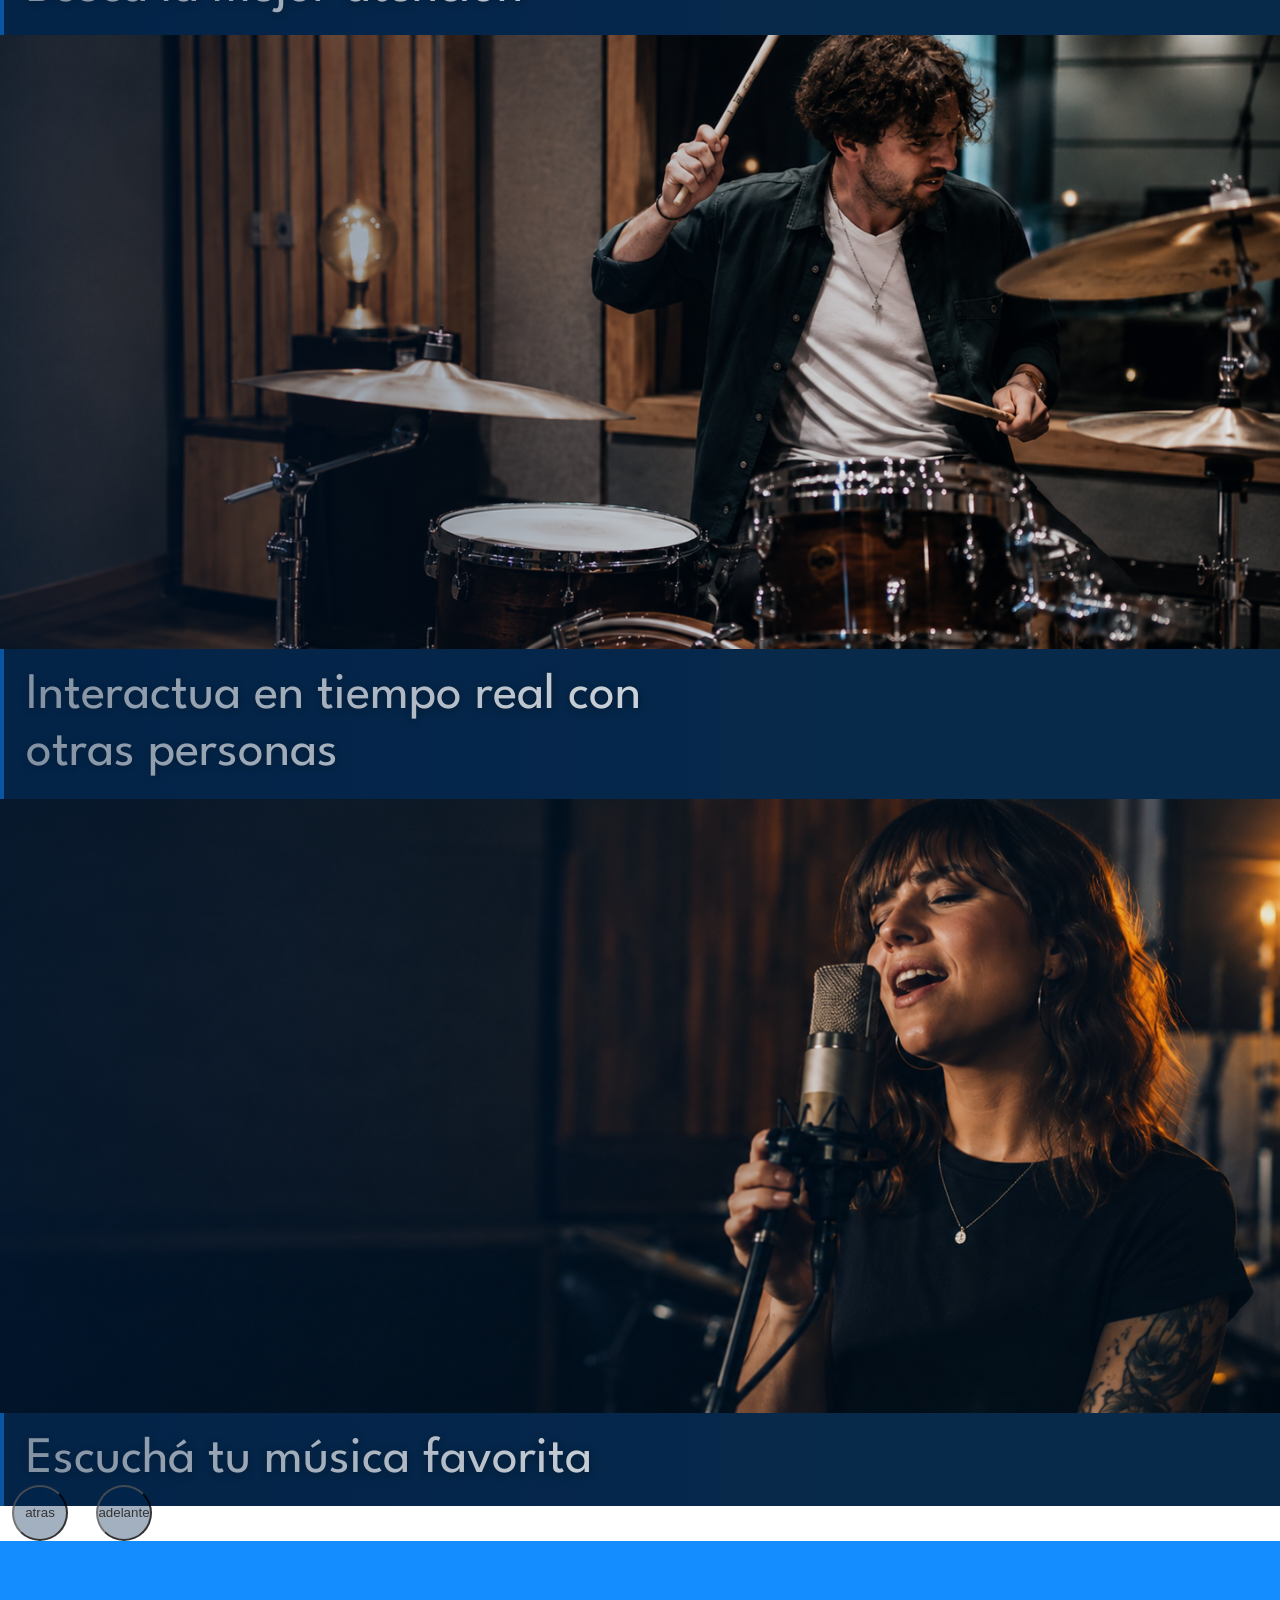
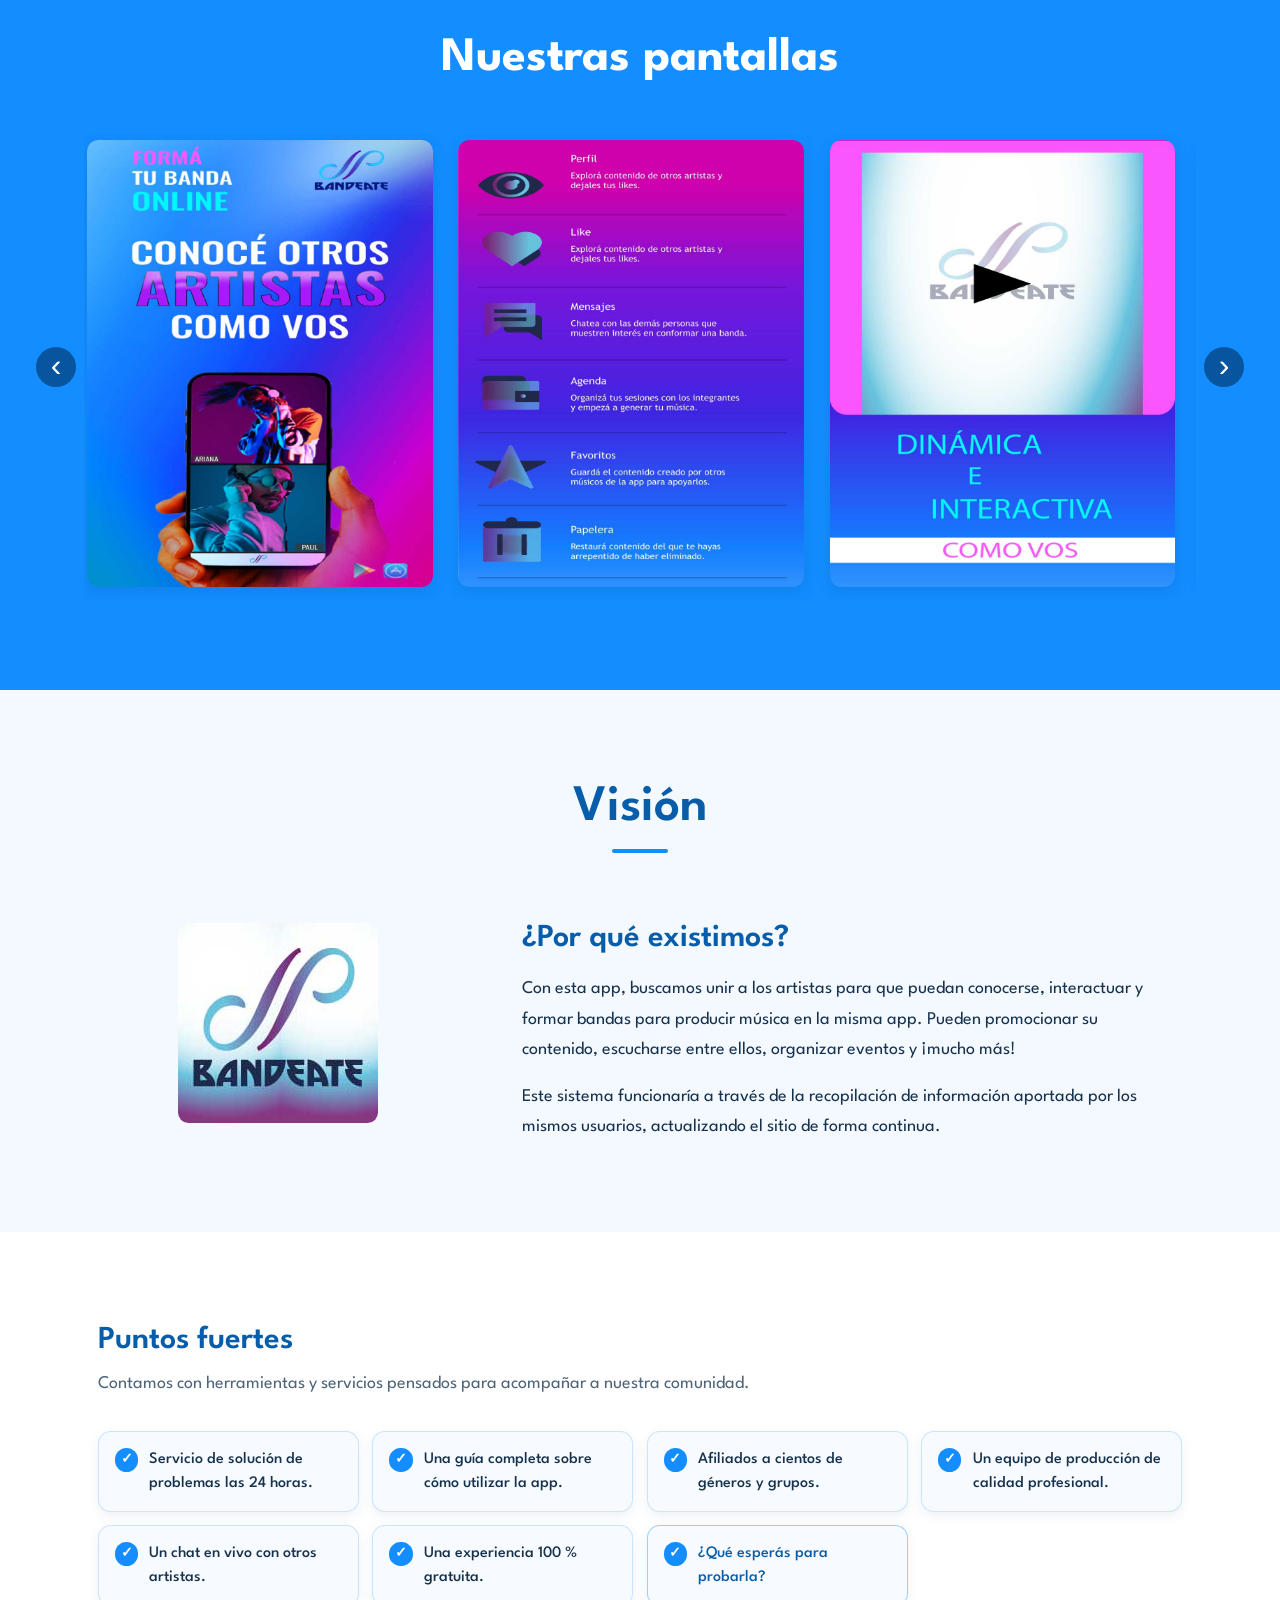
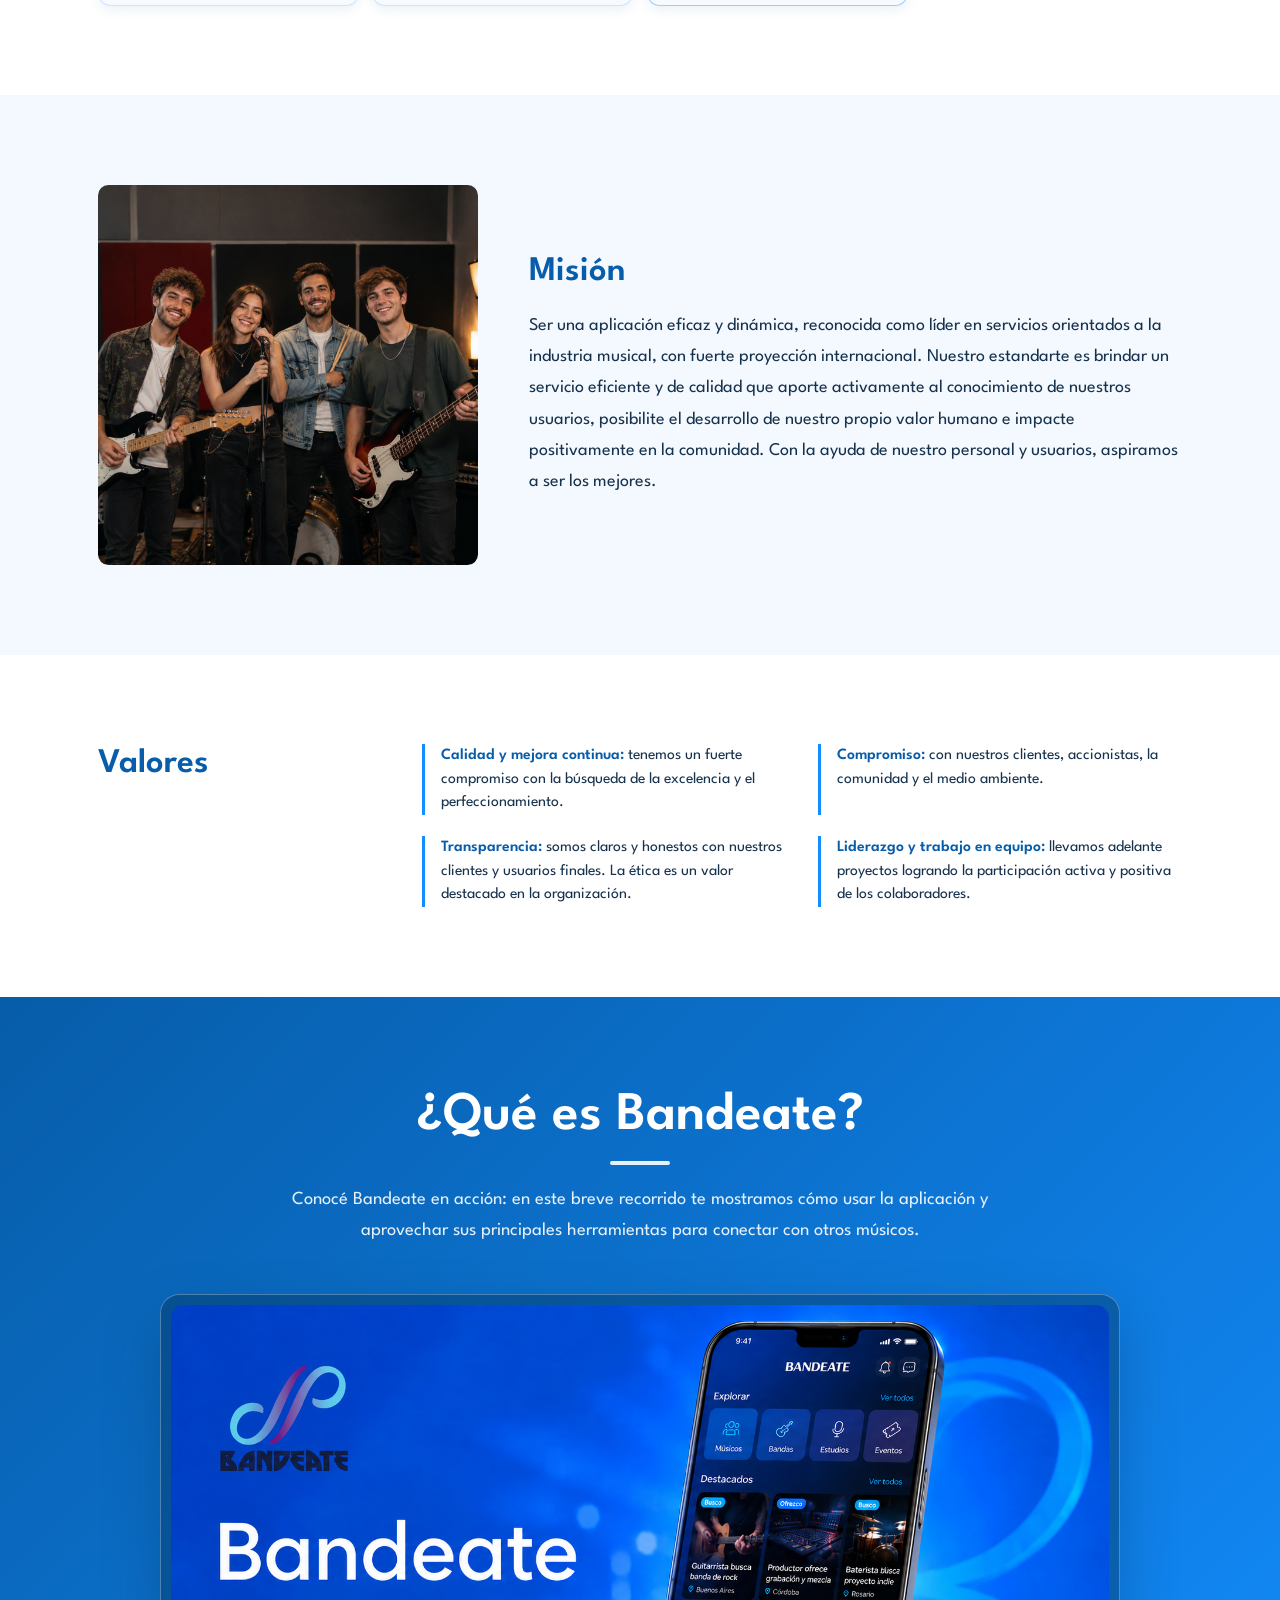
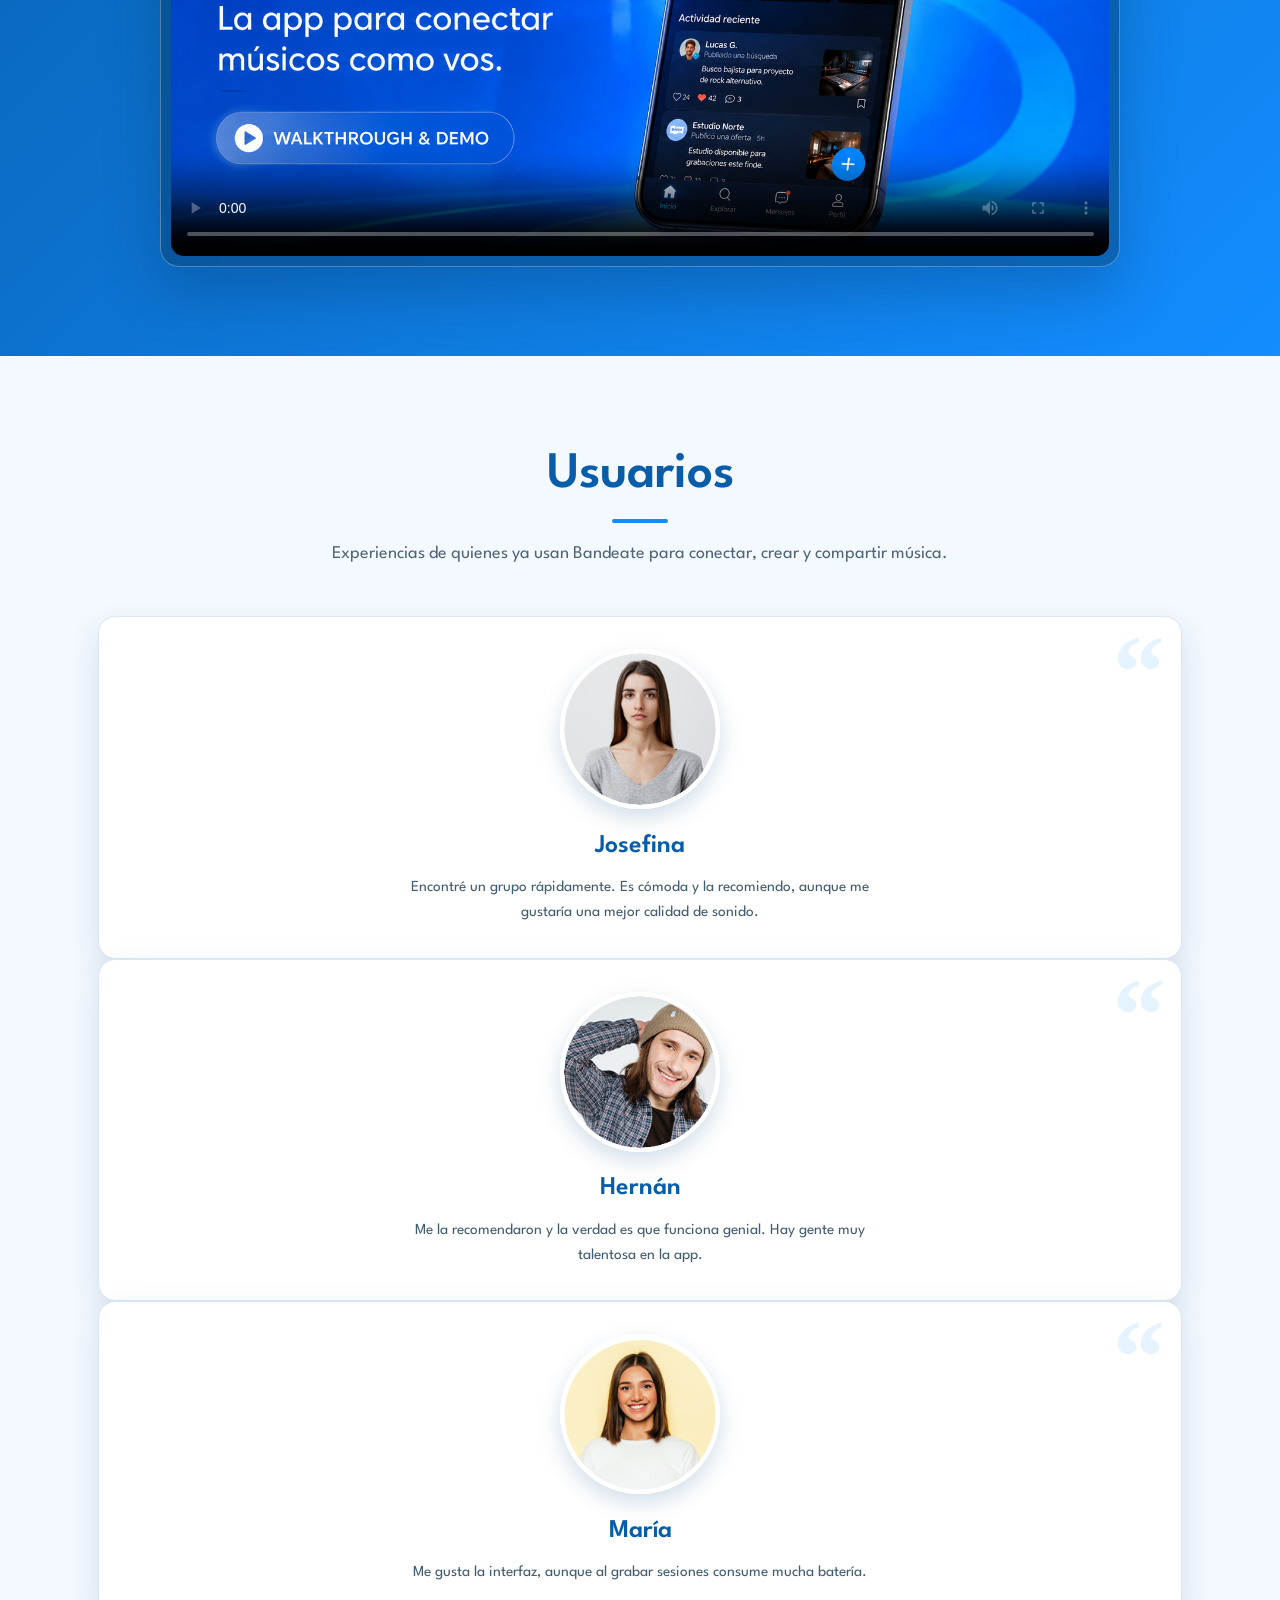
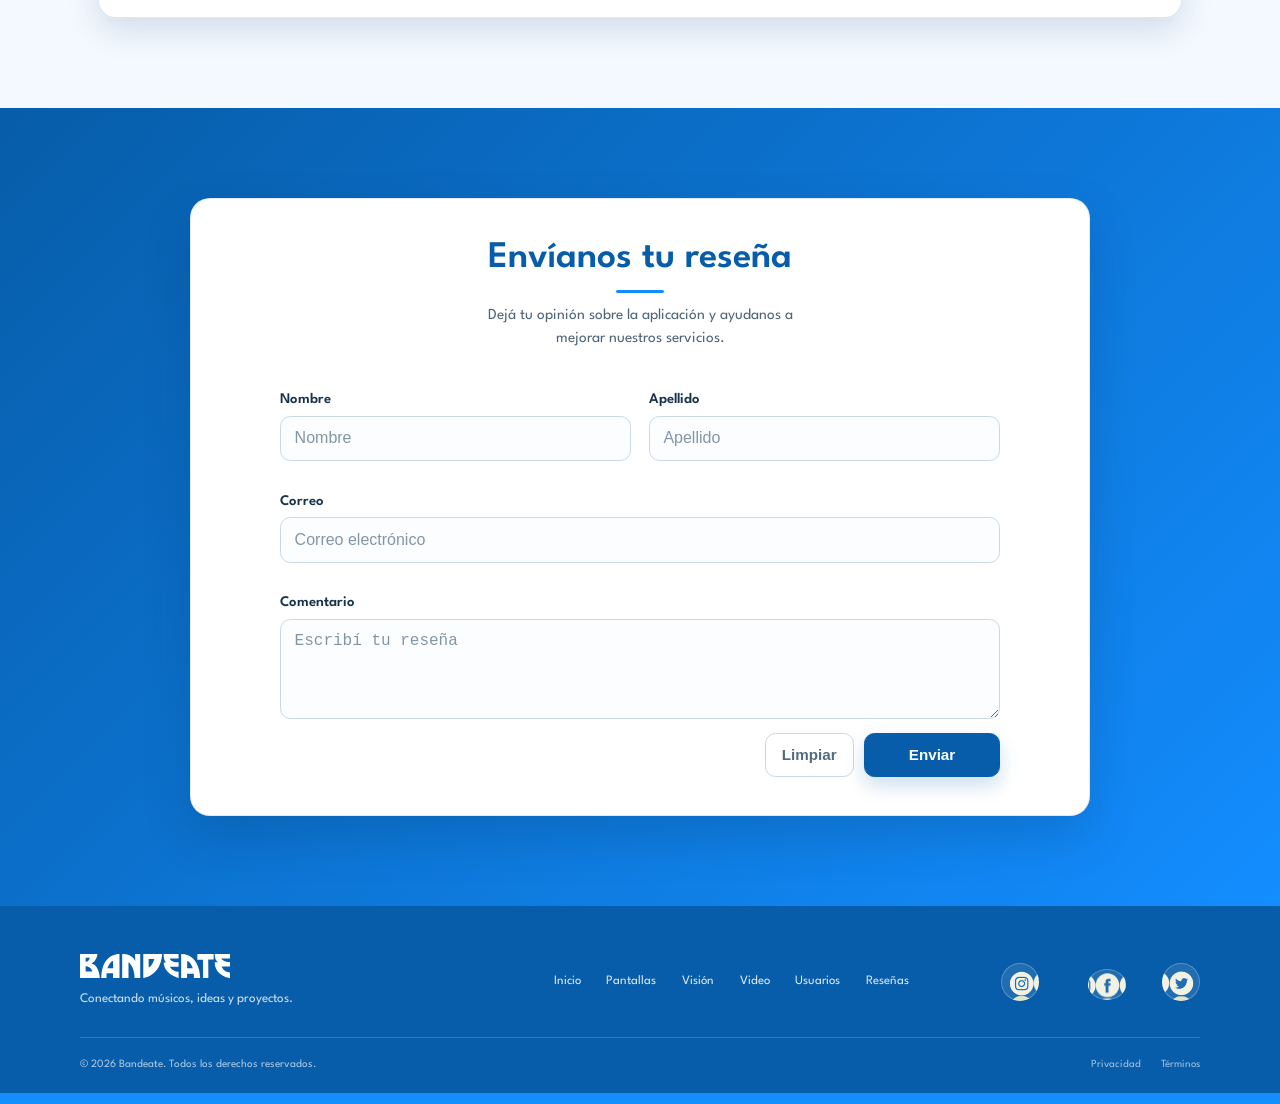
==== commit f5093488: "feat: mision img" ====
--- a/APP_BANDEATE/index.html
+++ b/APP_BANDEATE/index.html
@@ -209,11 +209,7 @@
             <section class="landing-section mission-block">
                 <div class="landing-container mission-section editorial-section scroll-section">
                 <figure class="mission-media">
-                    <picture>
-                        <source media="(max-width: 576px)" srcset="img/mockup_puntos/niniocel.jpg">
-                        <source media="(max-width: 899px)" srcset="img/mockup_puntos/niniotablet.jpg">
-                        <img src="img/mockup_puntos/niniopc.jpg" alt="Músicos integrantes de una banda">
-                    </picture>
+                    <img src="img/mision.png" alt="Músicos integrantes de una banda" width="1254" height="1254" loading="lazy" decoding="async">
                 </figure>
 
                 <div class="editorial-copy">
--- a/APP_BANDEATE/estilos/estilos.css
+++ b/APP_BANDEATE/estilos/estilos.css
@@ -1018,12 +1018,13 @@
 
 #Vision .mission-section {
   display: grid;
-  grid-template-columns: minmax(230px, 310px) minmax(0, 1fr);
-  gap: clamp(2rem, 5vw, 4.5rem);
+  grid-template-columns: minmax(280px, 380px) minmax(0, 1fr);
+  gap: clamp(2rem, 4vw, 4.5rem);
   align-items: center;
 }
 
 #Vision .mission-media {
+  align-self: center;
   margin: 0;
 }
 
@@ -1081,15 +1082,26 @@
   }
 }
 
+@media screen and (max-width: 899px) {
+  #Vision .mission-section {
+    grid-template-columns: 1fr;
+    gap: 1.75rem;
+  }
+
+  #Vision .mission-media {
+    width: min(100%, 400px);
+    margin: 0 auto;
+  }
+}
+
 @media screen and (max-width: 767px) {
-  #Vision .mission-section,
   #Vision .values-section {
     grid-template-columns: 1fr;
     gap: 1.75rem;
   }
 
   #Vision .mission-media {
-    width: min(100%, 300px);
+    width: min(100%, 340px);
     margin: 0 auto;
   }
 
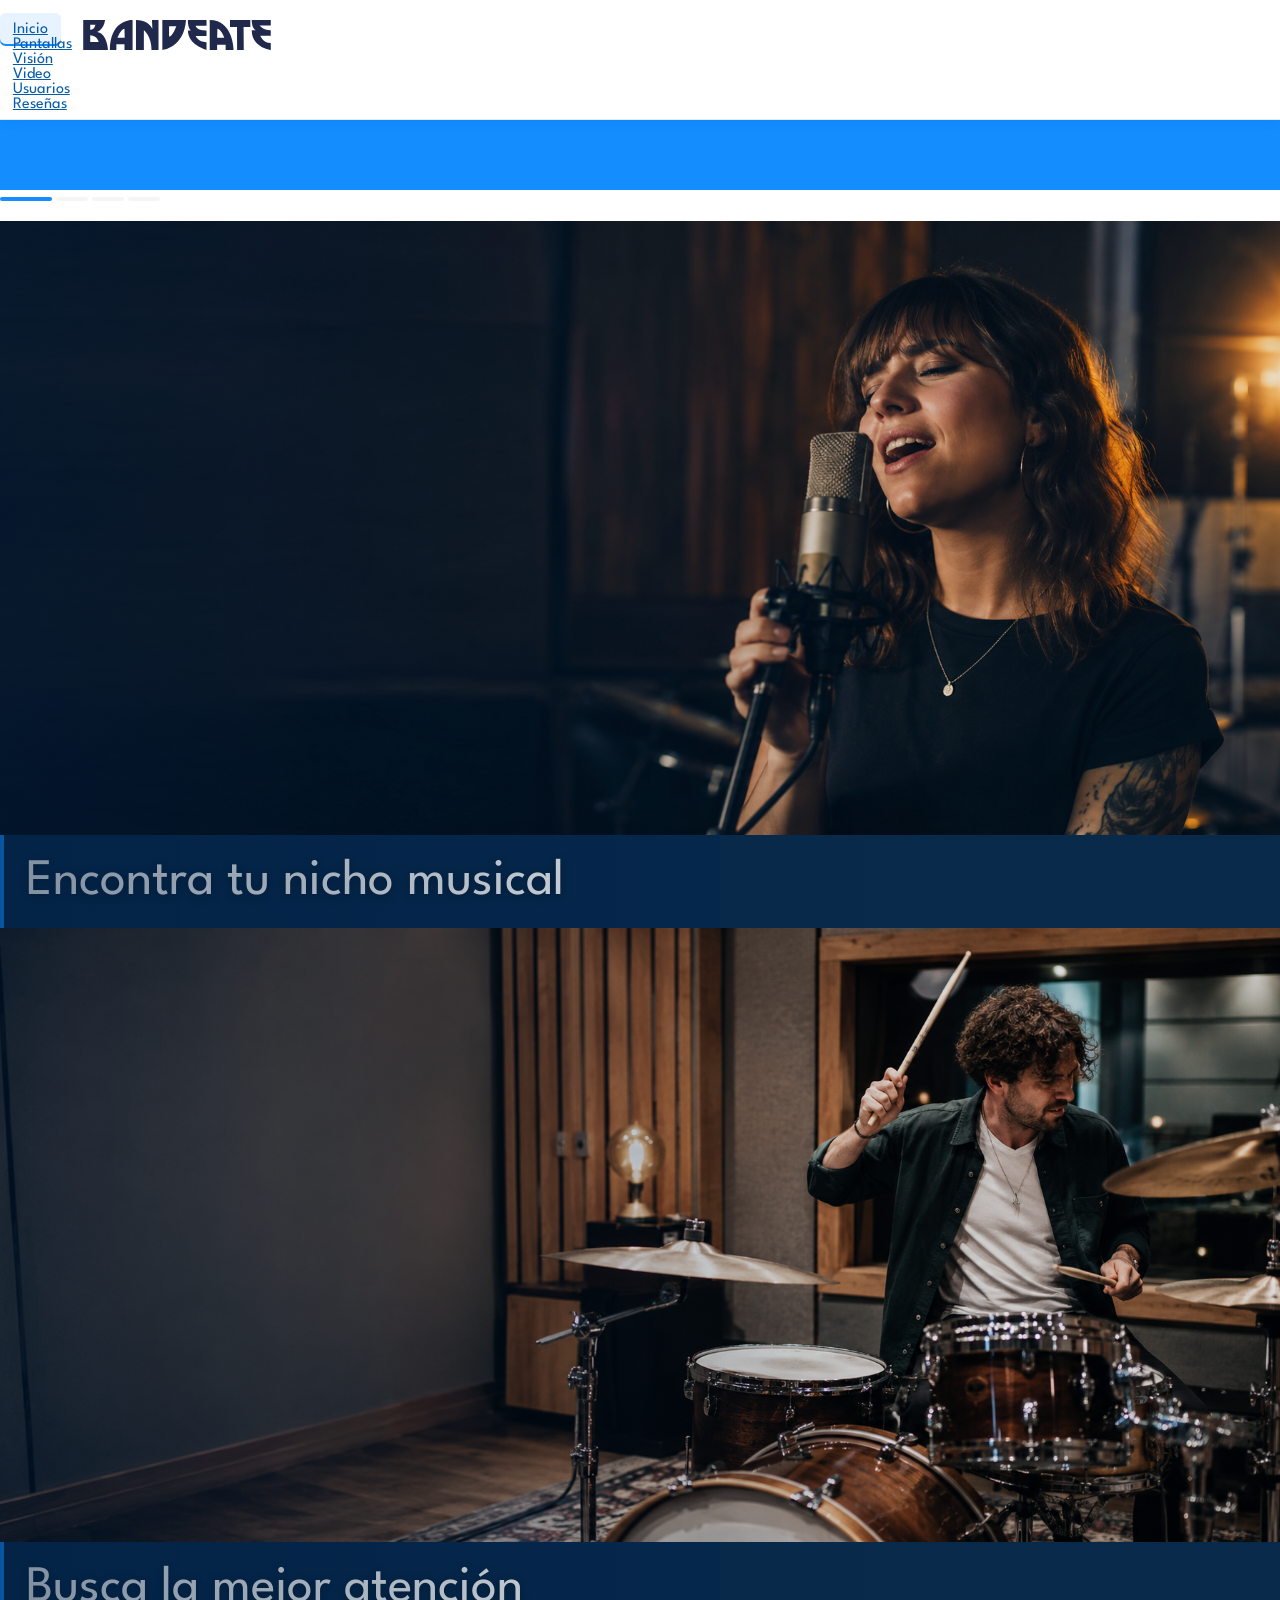
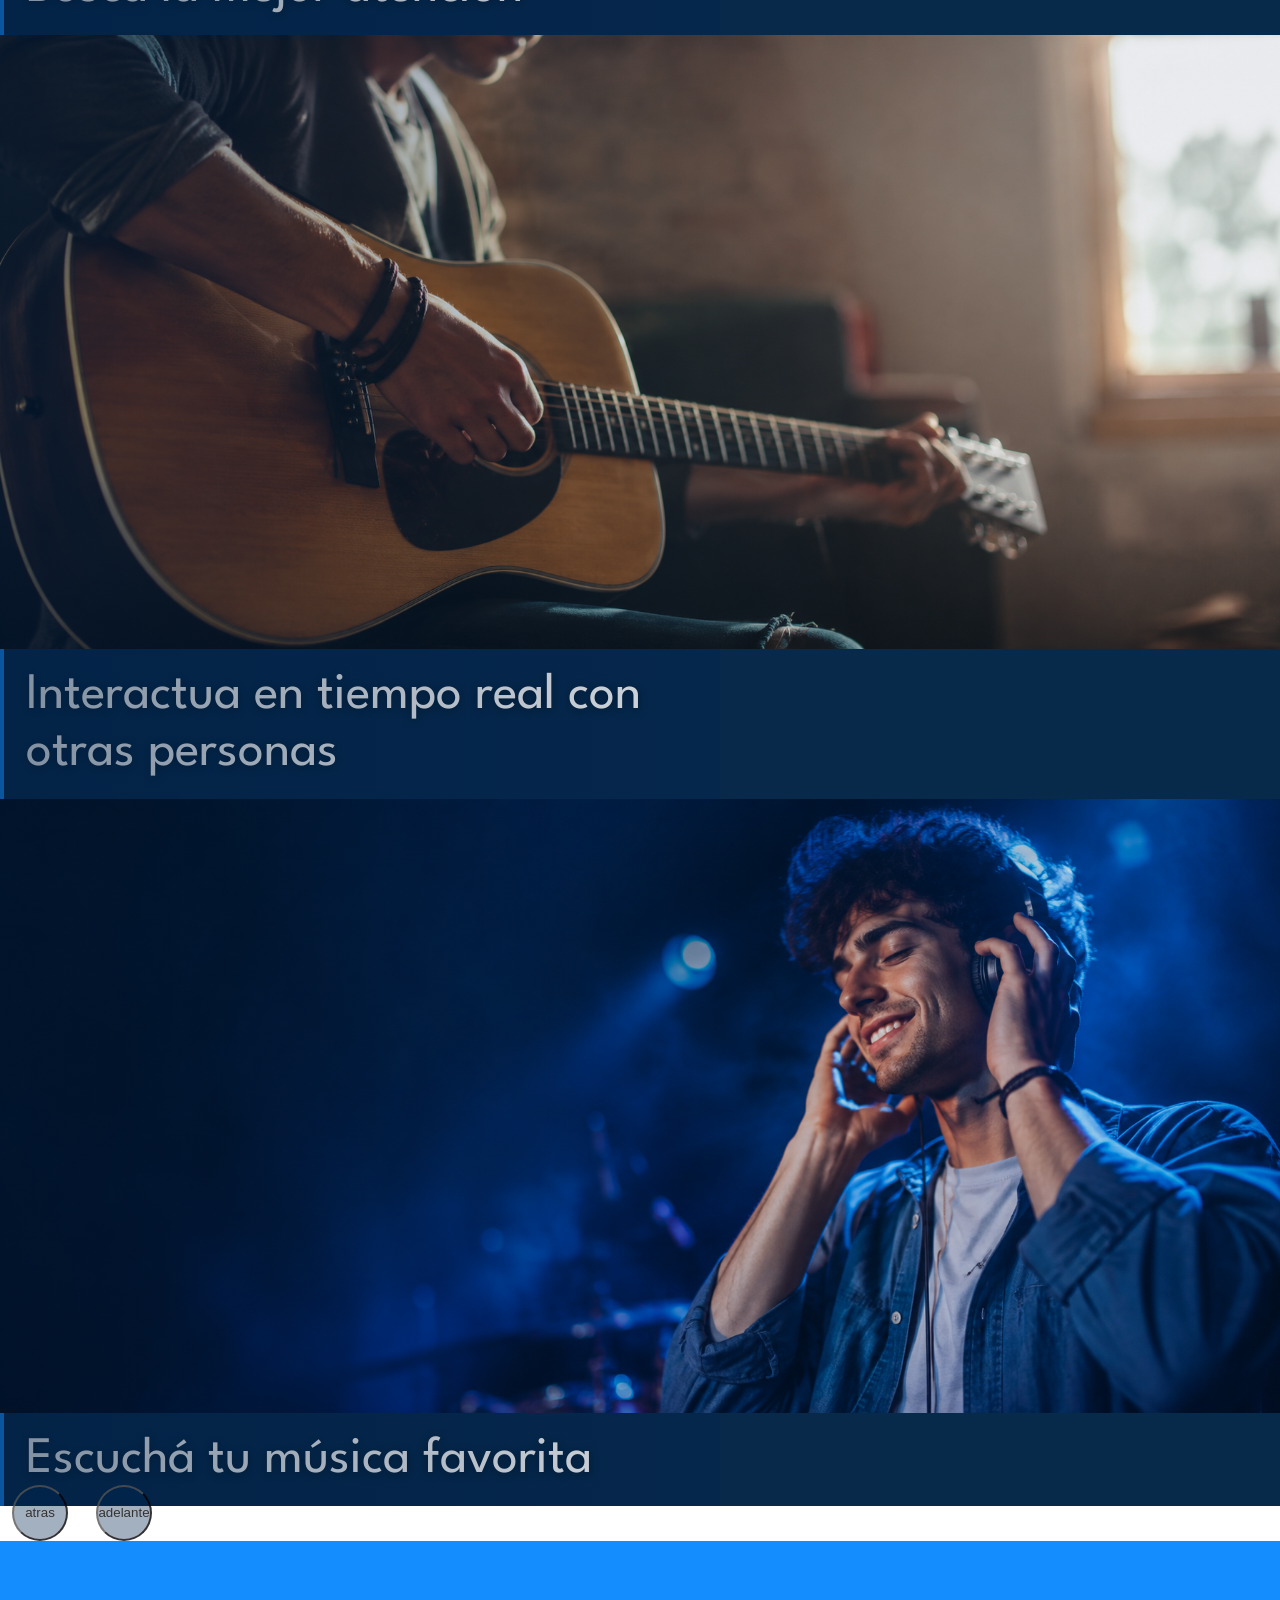
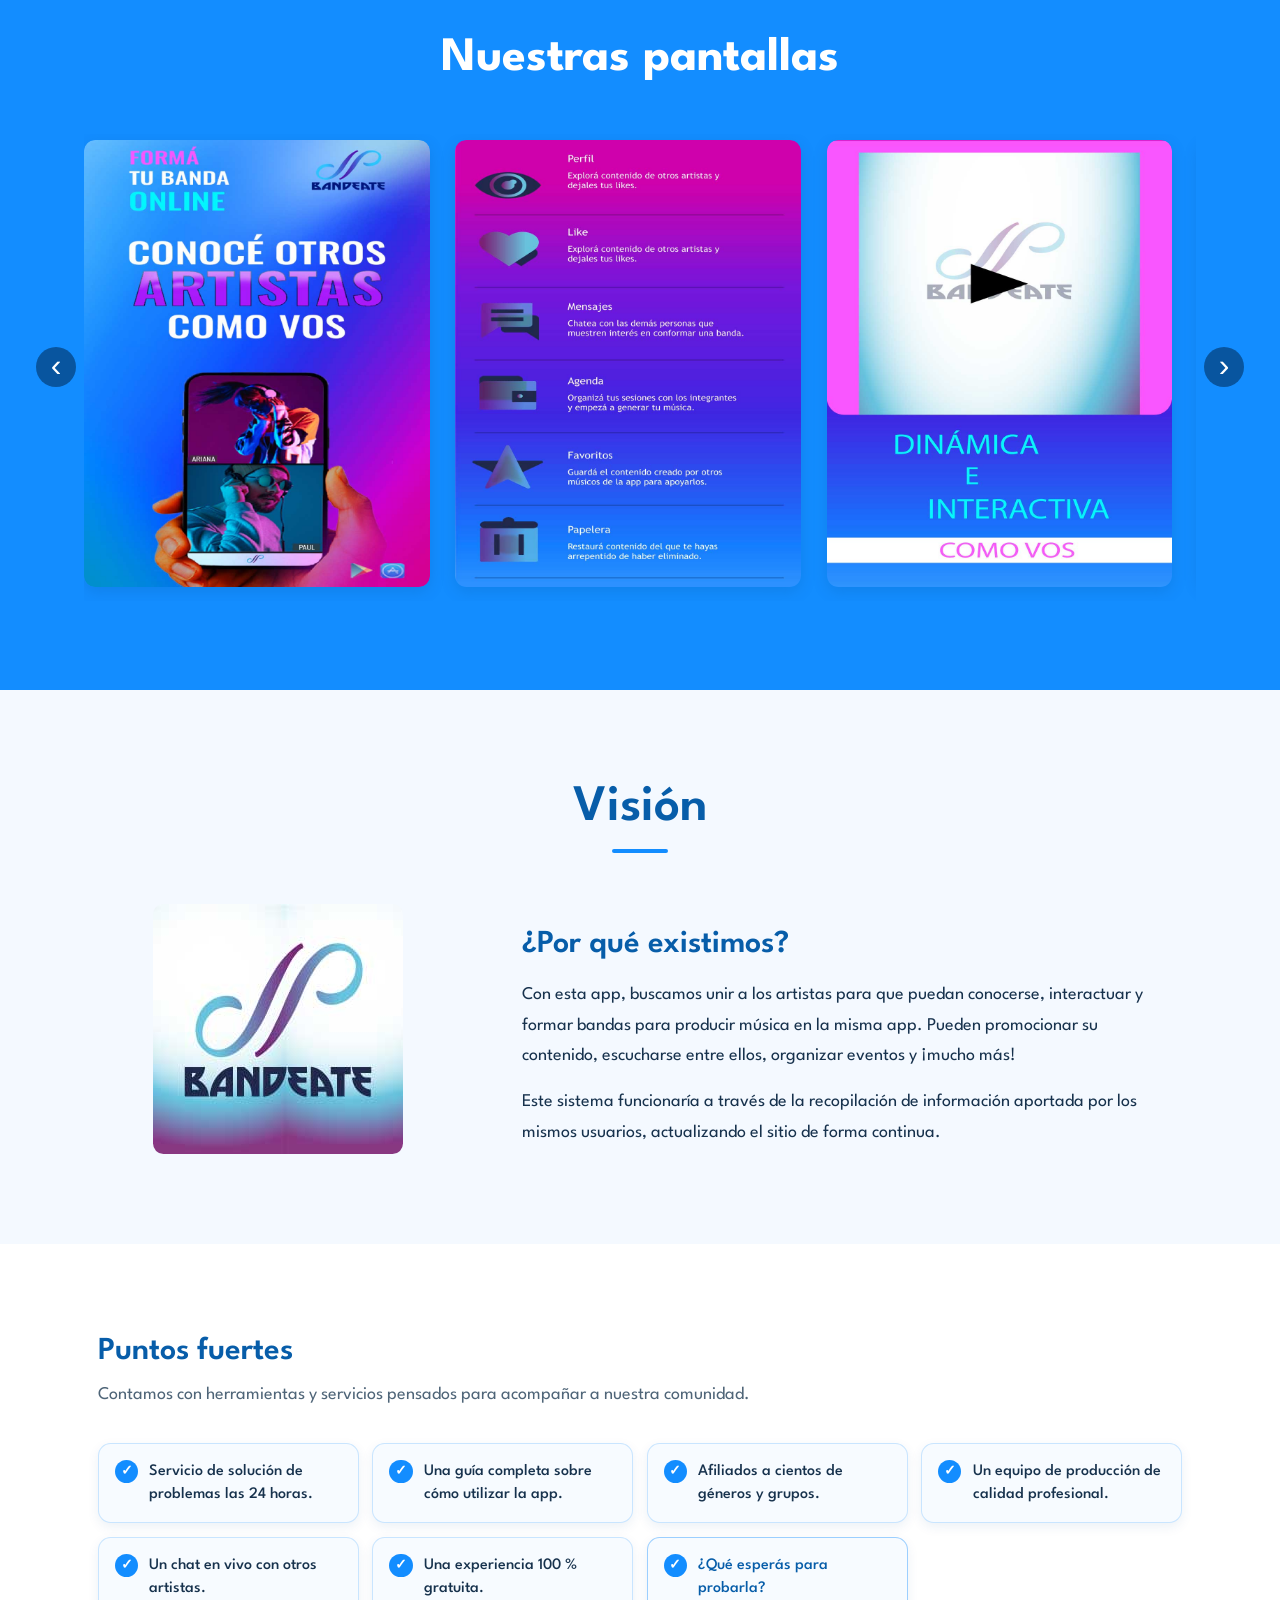
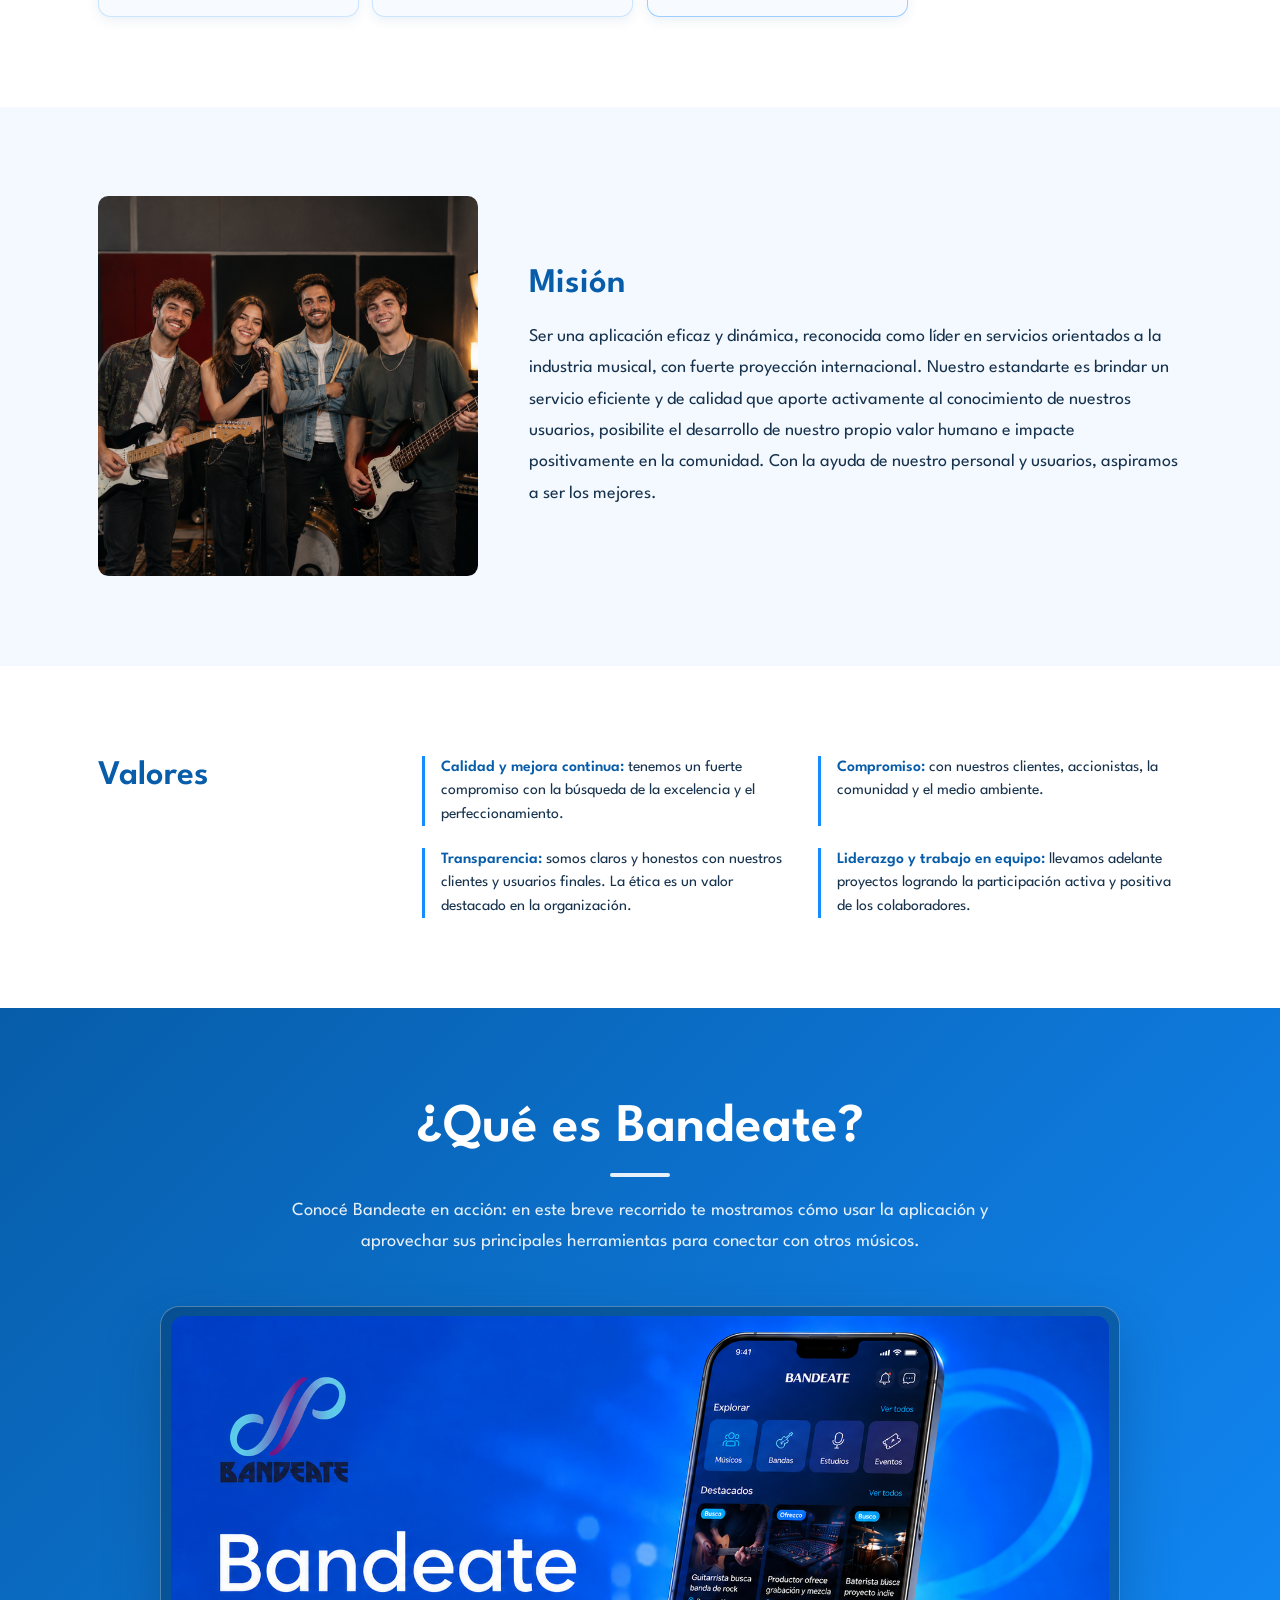
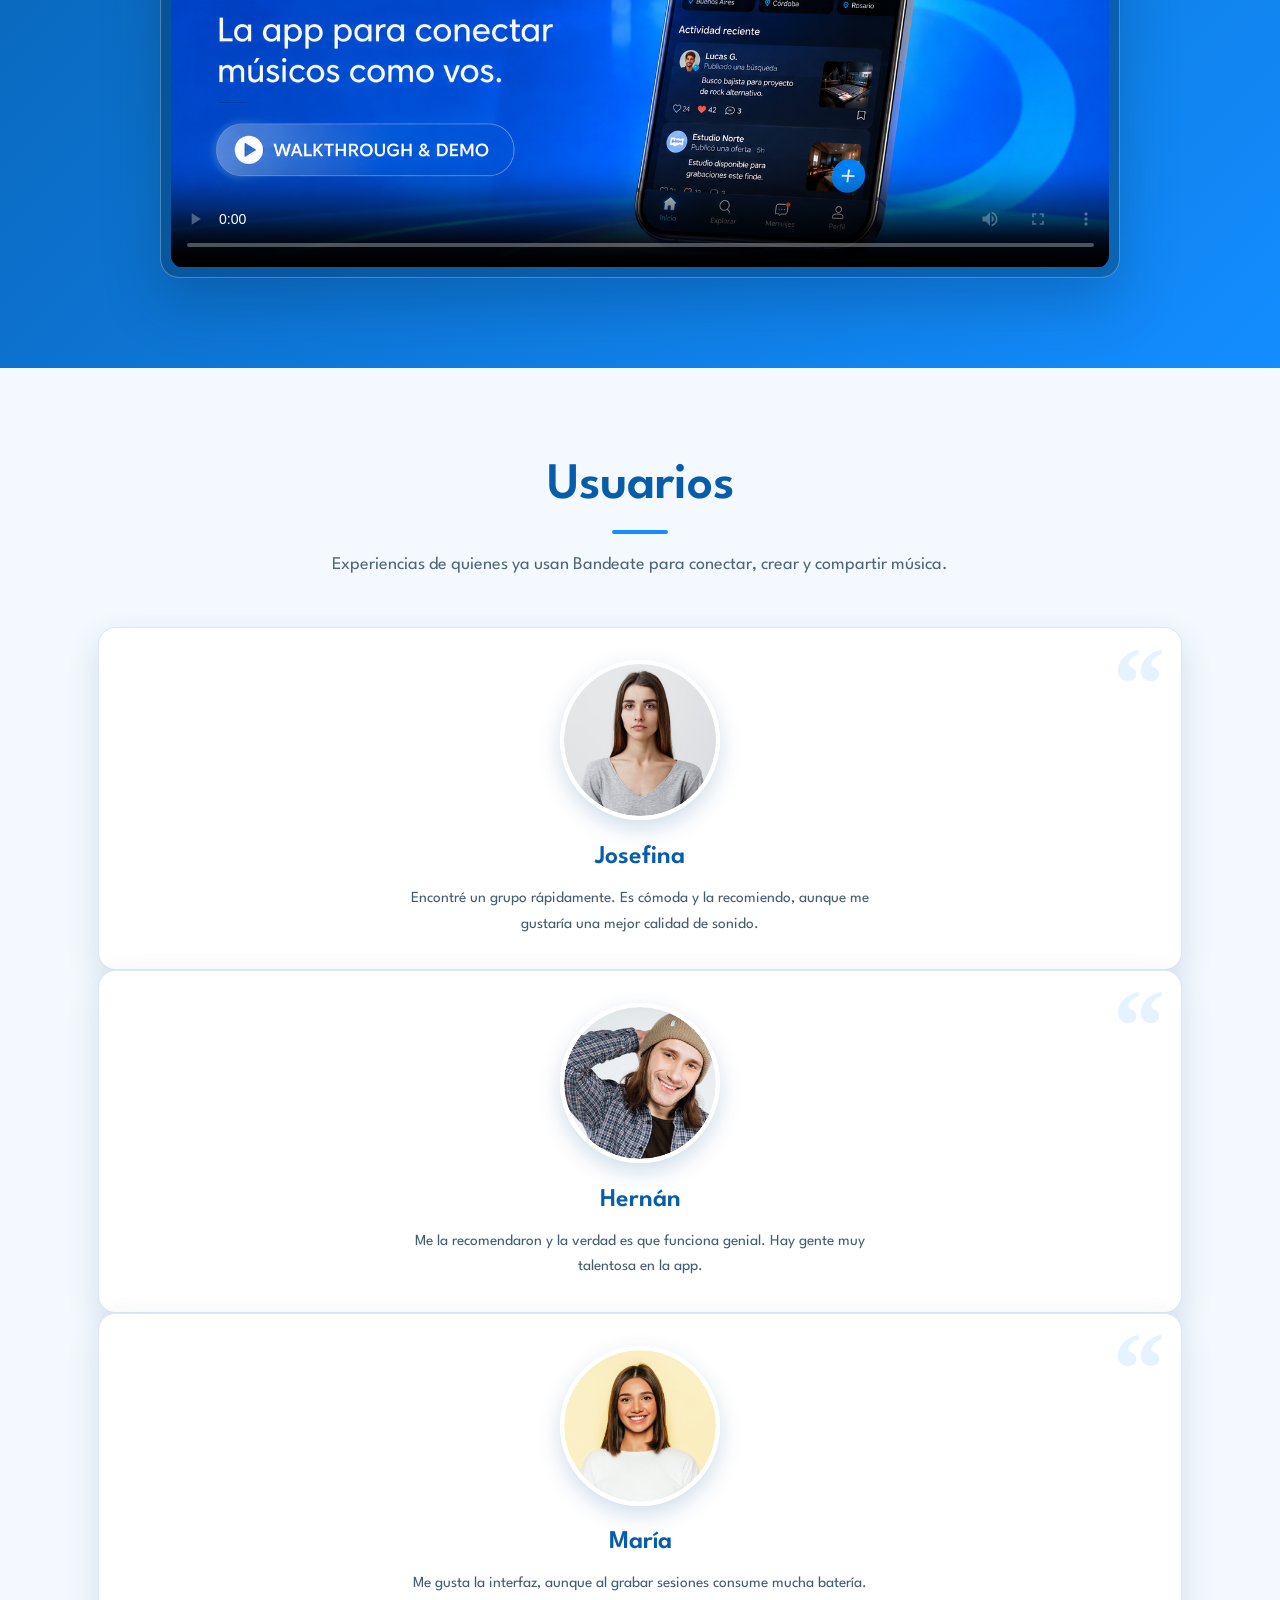
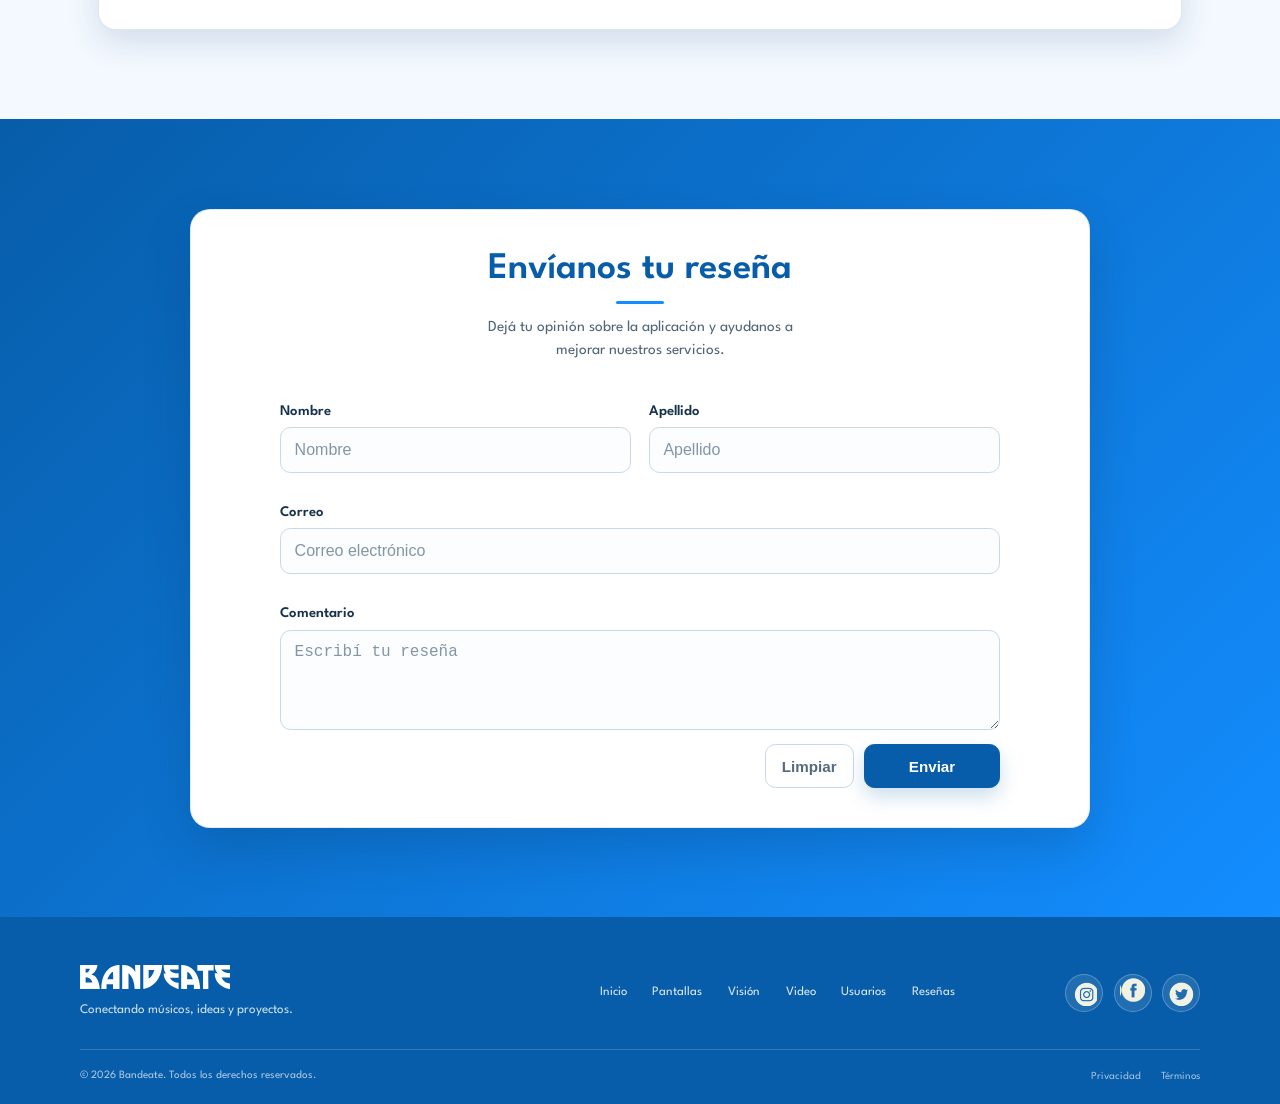
==== commit 5ea4334a: "fix: responsive" ====
--- a/APP_BANDEATE/index.html
+++ b/APP_BANDEATE/index.html
@@ -414,6 +414,11 @@
       .sr-izq   { opacity: 0; transform: translateX(-48px); }
       .sr-der   { opacity: 0; transform: translateX( 48px); }
       .sr-ok    { opacity: 1; transform: none; }
+
+      @media (max-width: 1199px) {
+        .sr-izq,
+        .sr-der { transform: translateY(24px); }
+      }
     </style>
     <script>
       window.addEventListener('load', function () {
--- a/APP_BANDEATE/estilos/estilos.css
+++ b/APP_BANDEATE/estilos/estilos.css
@@ -302,48 +302,6 @@
   margin: 0.2em;
 }
 
-footer {
-  padding: 2em 0;
-  text-align: center;
-}
-footer ul {
-  padding-left: 0;
-}
-
-footer :first-child li {
-  list-style: none;
-  color: white;
-  font-size: 0.8em;
-  line-height: 1.3em;
-}
-
-footer :last-child li {
-  width: 25px;
-  height: 25px;
-  list-style: none;
-  margin: 0 0.3em;
-  display: inline-block;
-}
-
-footer ul li a {
-  display: block;
-  height: 25px;
-  font-size: 0;
-  background-image: url(../img/redes_sociales.png);
-}
-
-#instagram {
-  background-position: -1px 0px;
-}
-
-#twitter {
-  background-position: 25px 0;
-}
-
-#facebook {
-  background-position: 49px 0;
-}
-
 #video.video-section {
   display: block;
   padding: clamp(3.5rem, 7vw, 6rem) clamp(1rem, 4vw, 3rem);
@@ -526,18 +484,6 @@
     top: -70px;
   }
 
-  #instagram:hover {
-    background-position: 0 -25px;
-  }
-
-  #twitter:hover {
-    background-position: 25px 25px;
-  }
-
-  #facebook:hover {
-    background-position: 50px 25px;
-  }
-
   p {
     line-height: 1.4em;
     font-size: 1.1em;
@@ -581,23 +527,6 @@
   #banner figcaption span {
     font-size: 4em;
     color: white !important;
-  }
-
-  footer {
-    text-align: left;
-    display: flex;
-    justify-content: space-between;
-    align-items: center;
-  }
-
-  footer :first-child li {
-    margin-right: 9em;
-  }
-
-  footer :last-child li {
-    display: flex;
-    flex-direction: column;
-    margin: 1em 3em;
   }
 
   form {
@@ -656,7 +585,9 @@
 }
 
 .site-header {
-  width: 100%;
+  right: 0;
+  left: 0;
+  width: auto;
   min-height: var(--header-height);
   padding: 0.45rem 0;
   z-index: 1030;
@@ -691,6 +622,14 @@
 
 .site-header .navbar.navbar-dark .navbar-nav .nav-link.active {
   box-shadow: inset 0 -2px 0 #138dff;
+}
+
+@media screen and (min-width: 992px) and (max-width: 1099px) {
+  .site-header .navbar a {
+    padding-right: 0.6rem;
+    padding-left: 0.6rem;
+    font-size: 0.94rem;
+  }
 }
 
 .site-header .navbar-toggler:focus-visible {
@@ -859,9 +798,9 @@
   }
   #banner .carousel-control-prev,
   #banner .carousel-control-next {
-    width: 2.5rem;
-    height: 2.5rem;
-    margin-top: -1.25rem;
+    width: 2.75rem;
+    height: 2.75rem;
+    margin-top: -1.375rem;
   }
 }
 
@@ -945,7 +884,7 @@
   }
 
   .screens-track .screen-card {
-    flex-basis: 76vw;
+    flex-basis: min(65vw, calc(100vw - 7.5rem), 260px);
   }
 
   #galeria .screens-track .screen-card img {
@@ -1083,9 +1022,19 @@
 }
 
 @media screen and (max-width: 899px) {
-  #Vision .mission-section {
+  #Vision .mission-section,
+  #Vision .values-section {
     grid-template-columns: 1fr;
     gap: 1.75rem;
+  }
+
+  #Vision .vision-media {
+    width: min(100%, 320px);
+    margin: 0 auto;
+  }
+
+  #Vision .mission-section {
+    align-items: start;
   }
 
   #Vision .mission-media {
@@ -1564,8 +1513,8 @@
   }
 
   .screens-arrow {
-    width: 2.15rem;
-    height: 2.15rem;
+    width: 2.75rem;
+    height: 2.75rem;
     font-size: 1.7rem;
   }
 }
@@ -1655,6 +1604,8 @@
   overflow-y: hidden;
   scrollbar-width: none;
   -webkit-overflow-scrolling: touch;
+  overscroll-behavior-inline: contain;
+  scroll-snap-type: inline proximity;
   touch-action: pan-x;
   line-height: normal;
 }
@@ -1674,6 +1625,8 @@
 .screens-track .screen-card {
   flex: 0 0 clamp(210px, 30vw, 300px);
   display: flex;
+  scroll-snap-align: start;
+  scroll-snap-stop: normal;
 }
 
 .screens-track .screen-card a {
@@ -1852,7 +1805,7 @@
   }
 
   .screens-track .screen-card {
-    flex-basis: 76vw;
+    flex-basis: min(65vw, calc(100vw - 7.5rem), 260px);
   }
 
   #galeria .screens-track .screen-card img {
@@ -2091,13 +2044,6 @@
 .screens-section .screens-arrow:hover,
 .screens-section .screens-arrow:focus-visible {
   background: rgba(0, 45, 90, 0.82);
-}
-
-footer {
-  width: 100%;
-  max-width: none;
-  margin: 0;
-  background: #138dff;
 }
 
 /* Formulario de reseña */
@@ -2447,30 +2393,47 @@
 }
 
 .site-footer .footer-social-link {
+  position: relative;
   display: block;
   width: 38px;
   height: 38px;
   padding: 6px;
   border: 1px solid rgba(255, 255, 255, 0.25);
   border-radius: 50%;
+  overflow: hidden;
   background-color: rgba(255, 255, 255, 0.1);
-  background-image: url(../img/redes_sociales.png);
-  background-repeat: no-repeat;
+  background-image: none;
   font-size: 0;
   box-shadow: none;
   transition: background-color 180ms ease, border-color 180ms ease, transform 180ms ease;
 }
 
-.site-footer #instagram {
-  background-position: 5px 6px;
-}
-
-.site-footer #facebook {
-  background-position: -20px 2px;
-}
-
-.site-footer #twitter {
-  background-position: -44px 6px;
+.site-footer .footer-social-link::before {
+  content: "";
+  position: absolute;
+  width: 25px;
+  height: 25px;
+  background-image: url(../img/redes_sociales.png);
+  background-repeat: no-repeat;
+  pointer-events: none;
+}
+
+.site-footer #instagram::before {
+  top: 6px;
+  left: 6px;
+  background-position: 0 0;
+}
+
+.site-footer #facebook::before {
+  top: 2px;
+  left: 5px;
+  background-position: -25px 0;
+}
+
+.site-footer #twitter::before {
+  top: 6px;
+  left: 6px;
+  background-position: -50px 0;
 }
 
 .site-footer .footer-social-link:hover {
@@ -2479,19 +2442,19 @@
   transform: translateY(-2px);
 }
 
-.site-footer #instagram:hover,
-.site-footer #instagram:focus-visible {
-  background-position: 5px -19px;
-}
-
-.site-footer #facebook:hover,
-.site-footer #facebook:focus-visible {
-  background-position: -20px -23px;
-}
-
-.site-footer #twitter:hover,
-.site-footer #twitter:focus-visible {
-  background-position: -44px -19px;
+.site-footer #instagram:hover::before,
+.site-footer #instagram:focus-visible::before {
+  background-position: 0 -25px;
+}
+
+.site-footer #facebook:hover::before,
+.site-footer #facebook:focus-visible::before {
+  background-position: -25px -25px;
+}
+
+.site-footer #twitter:hover::before,
+.site-footer #twitter:focus-visible::before {
+  background-position: -50px -25px;
 }
 
 .site-footer a:focus-visible {
@@ -2534,6 +2497,45 @@
   }
 }
 
+@media screen and (max-width: 991px) {
+  .site-header .navbar-collapse {
+    width: 100%;
+    margin-top: 1.0625rem;
+  }
+
+  .site-header .navbar-toggler {
+    min-width: 44px;
+    min-height: 44px;
+  }
+
+  .site-header .navbar-nav .nav-link,
+  .site-footer__nav a {
+    display: flex;
+    min-height: 44px;
+    align-items: center;
+    justify-content: center;
+  }
+
+  .site-footer__social li,
+  .site-footer__social li:first-child,
+  .site-footer__social li:last-child,
+  .site-footer .footer-social-link {
+    width: 44px;
+    height: 44px;
+  }
+
+  .site-footer #instagram::before,
+  .site-footer #twitter::before {
+    top: 9px;
+    left: 9px;
+  }
+
+  .site-footer #facebook::before {
+    top: 5px;
+    left: 8px;
+  }
+}
+
 @media screen and (max-width: 575px) {
   .site-footer {
     padding: 2rem 1.25rem 1.15rem;
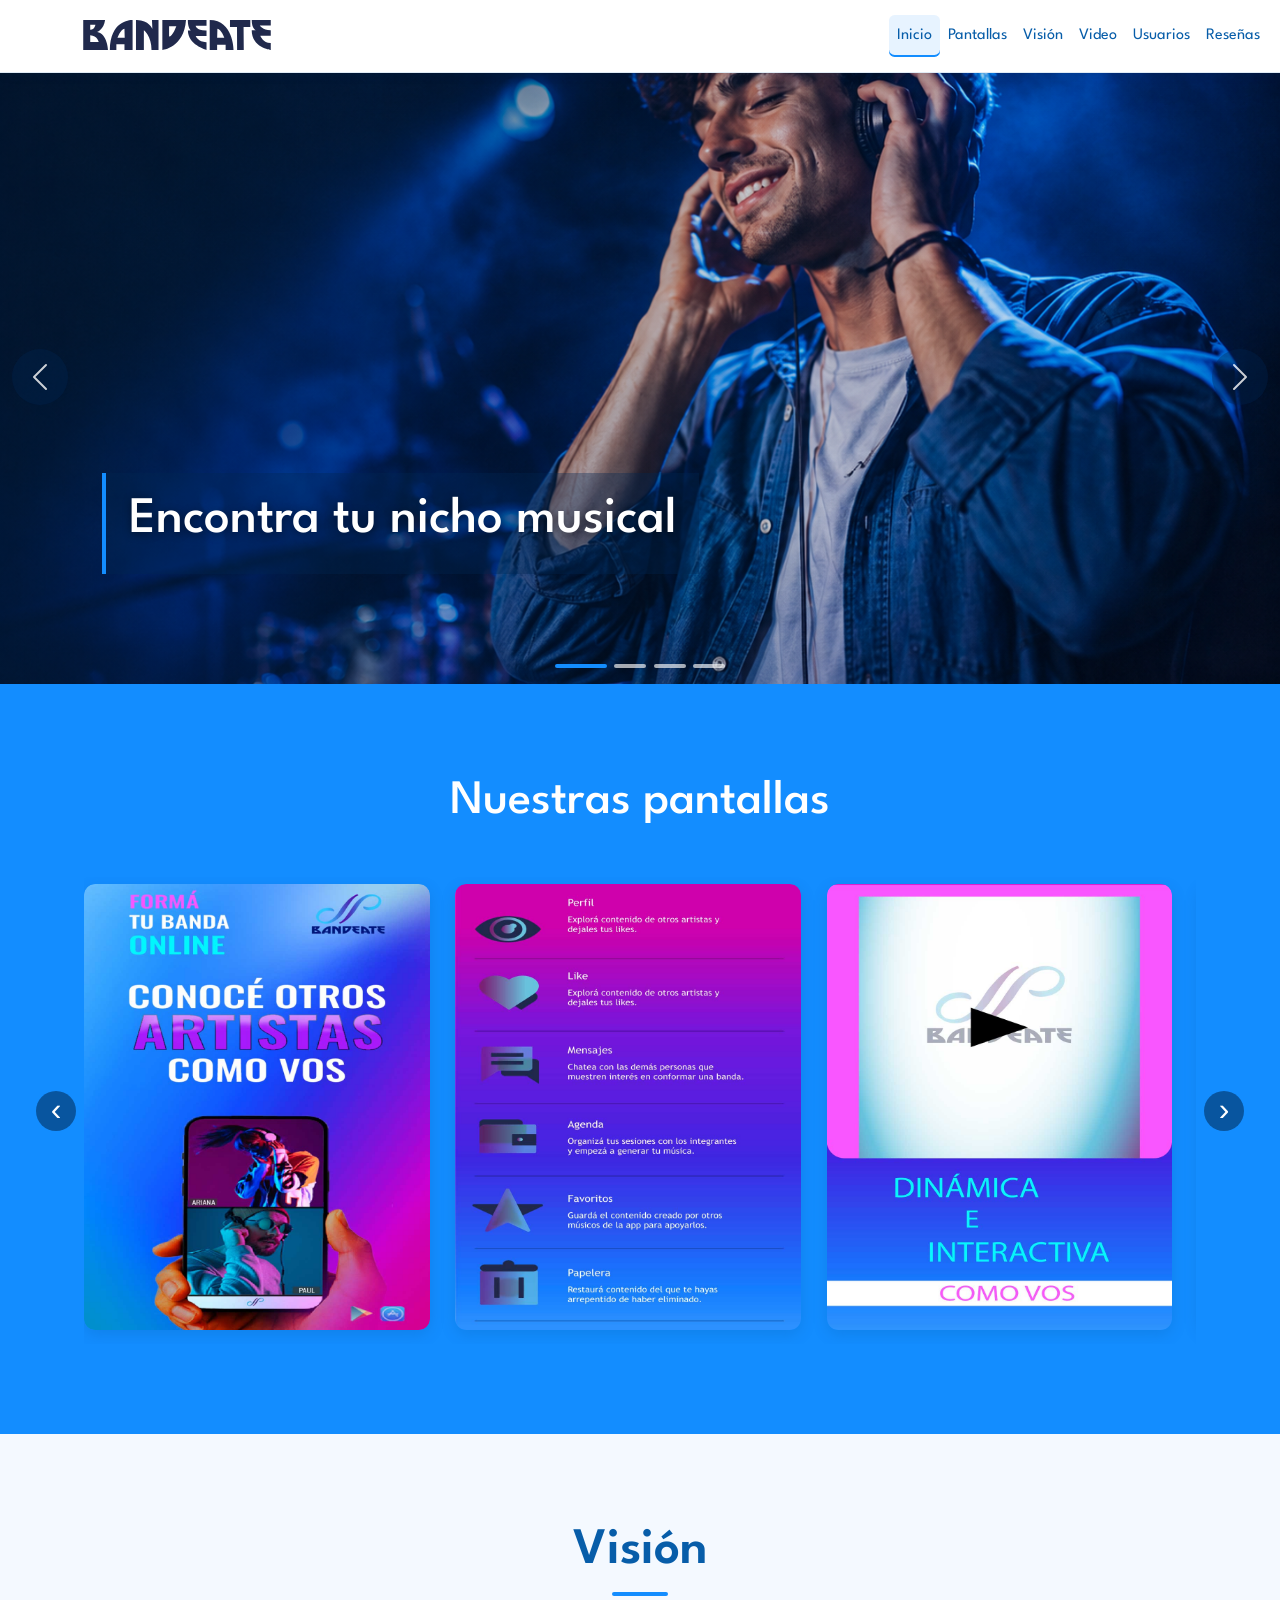
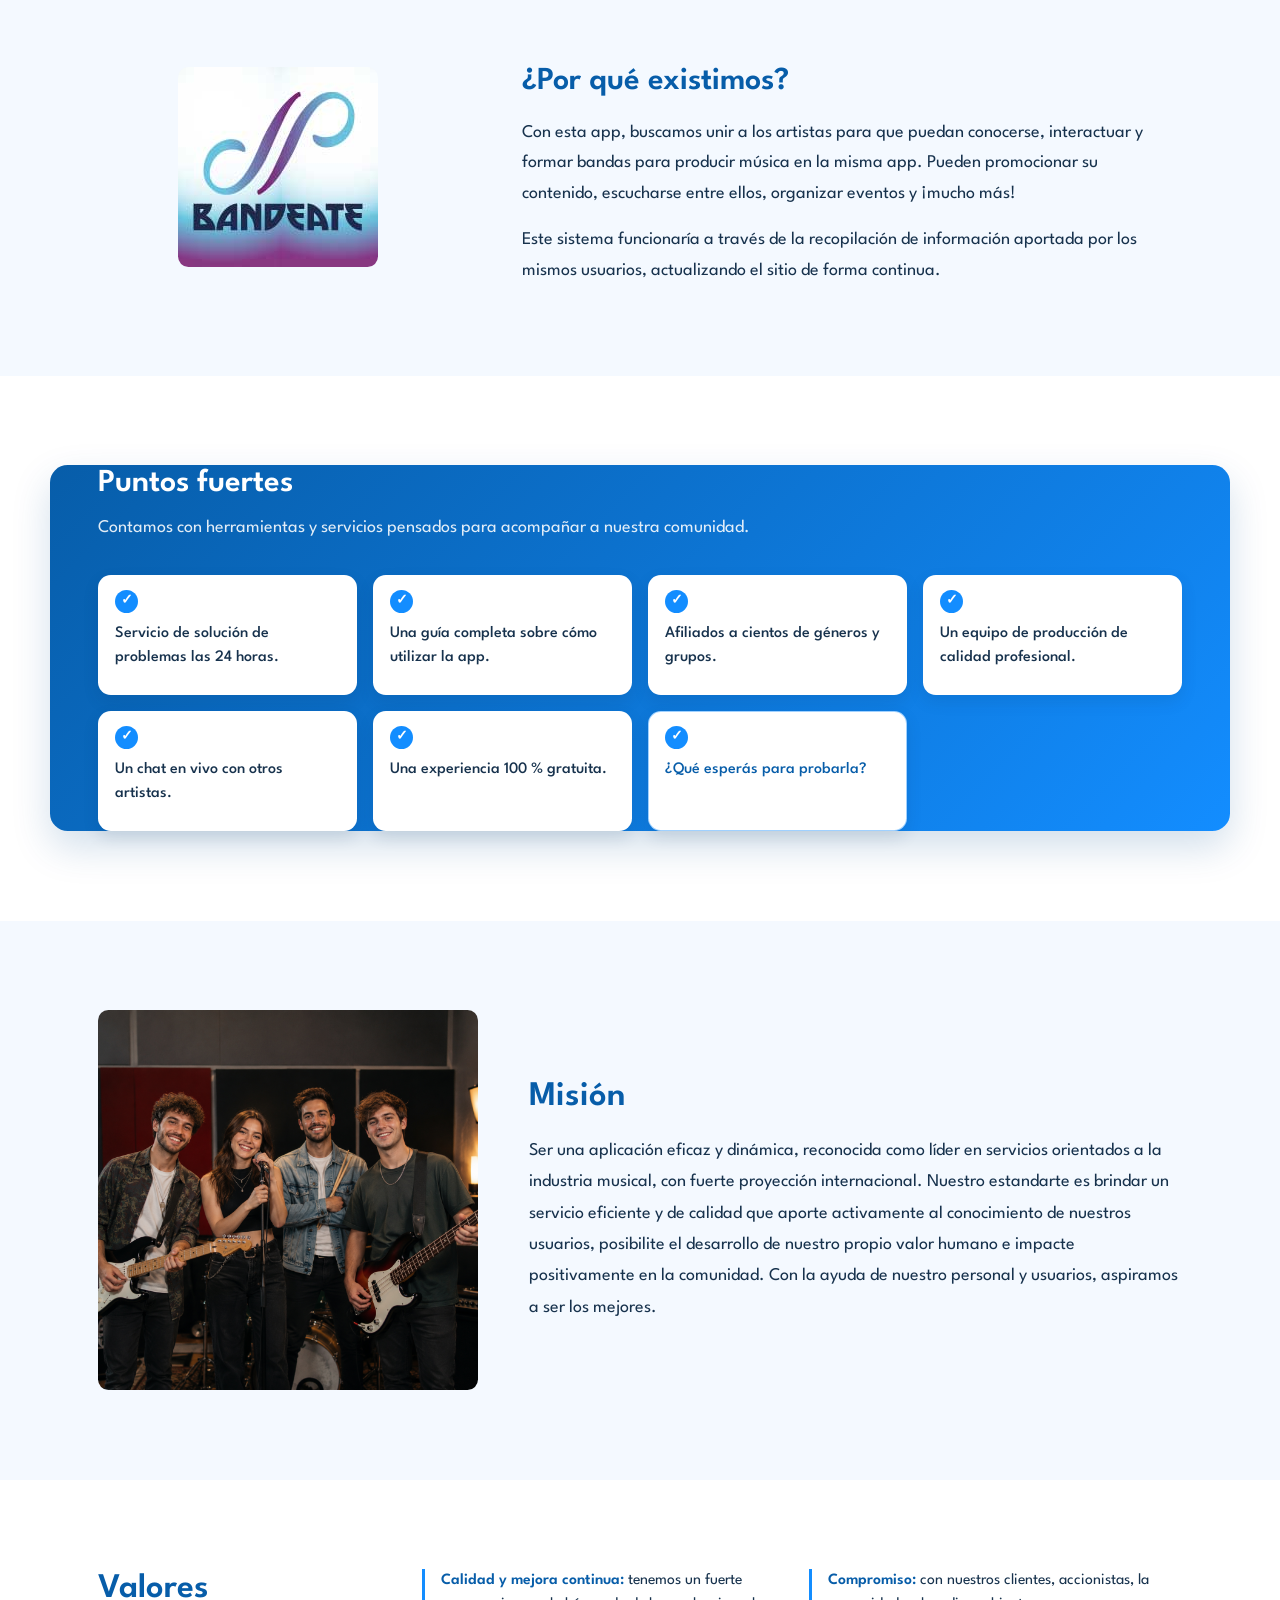
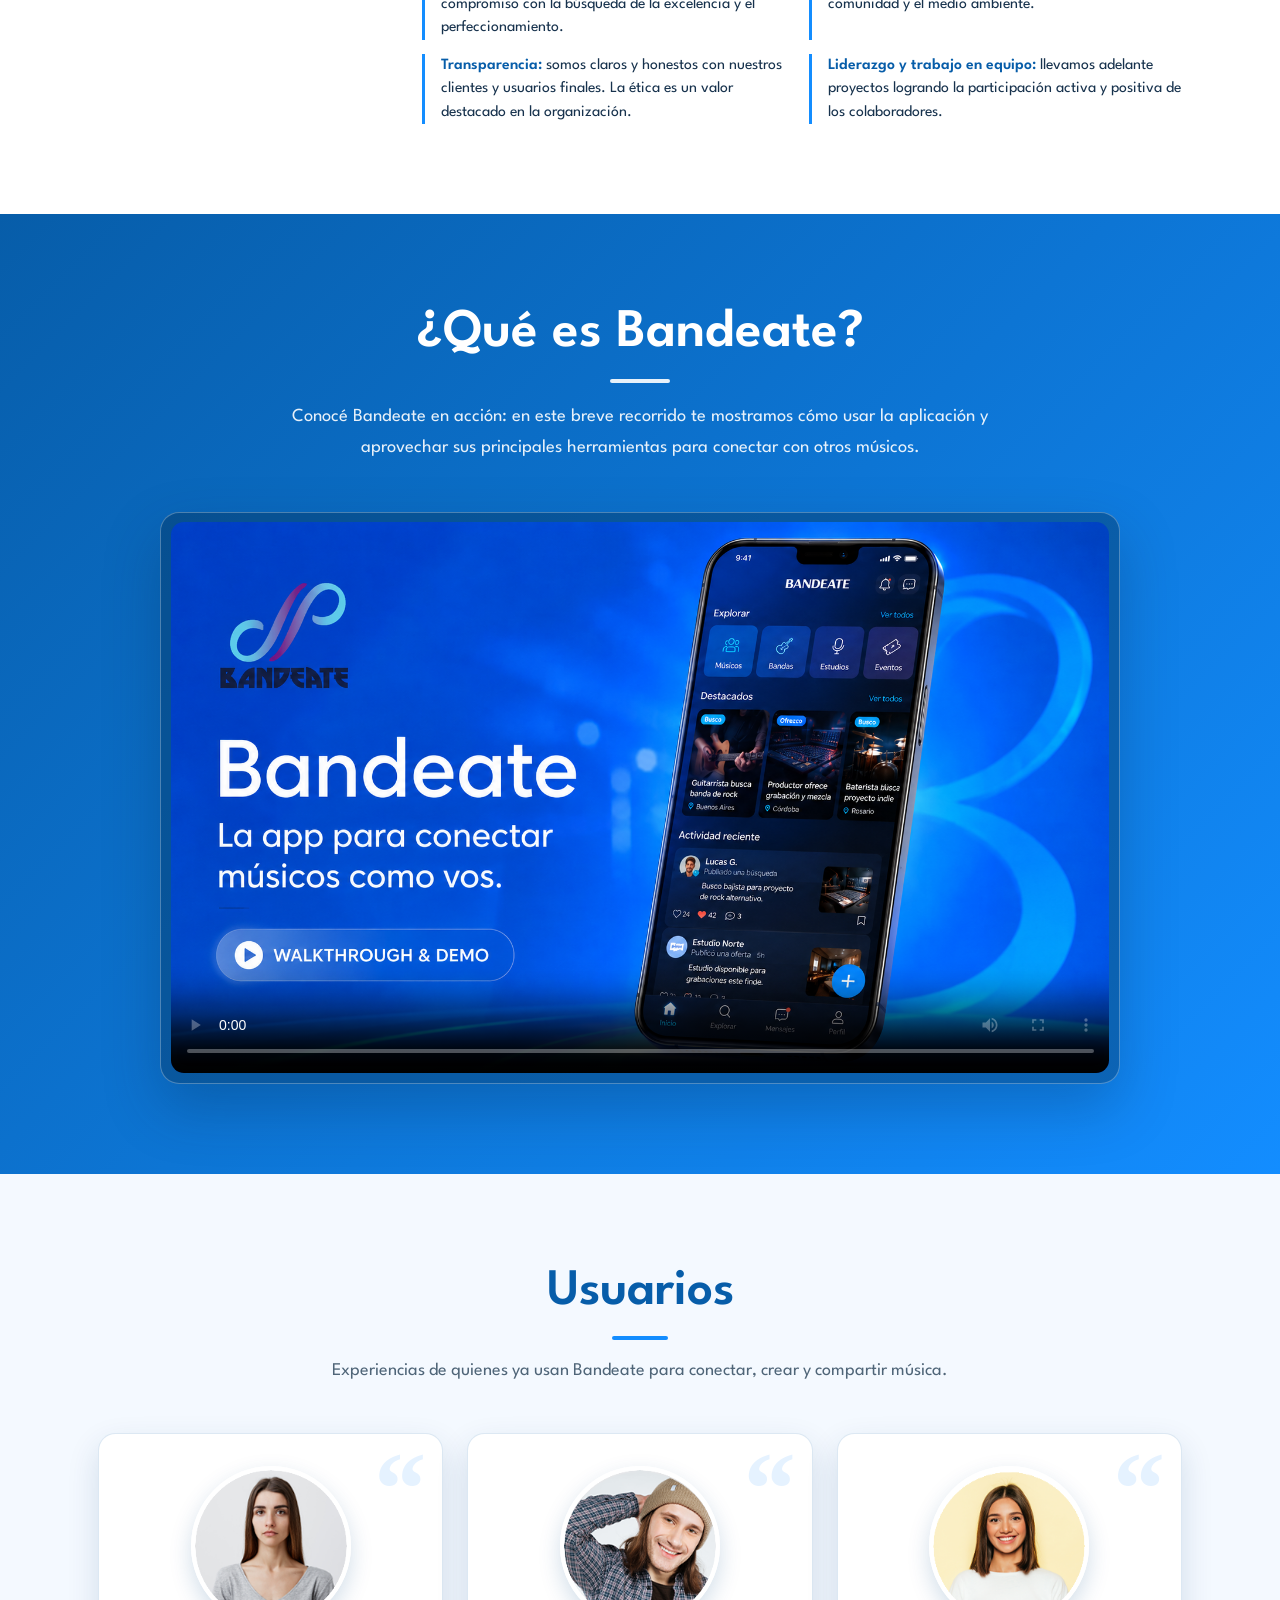
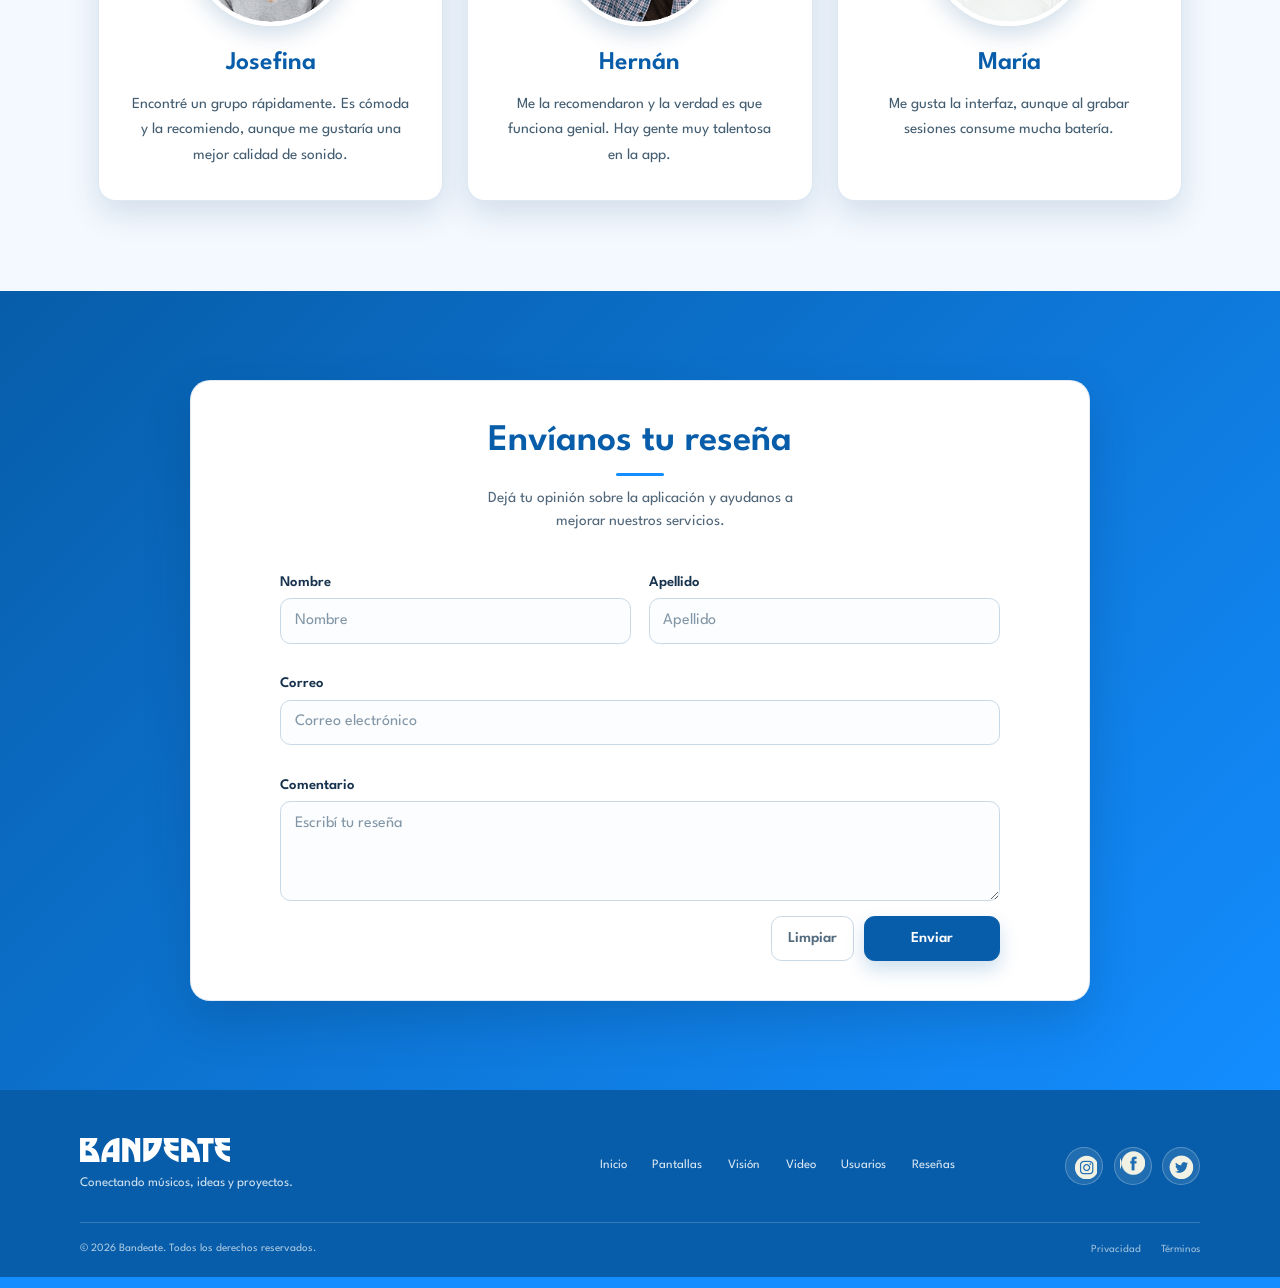
==== commit e07c7abb: "feat: ultimos retoques" ====
--- a/APP_BANDEATE/index.html
+++ b/APP_BANDEATE/index.html
@@ -5,7 +5,8 @@
     <meta charset="UTF-8">
     <meta http-equiv="X-UA-Compatible" content="IE=edge">
     <meta name="viewport" content="width=device-width, initial-scale=1.0">
-    <title>Martin Viegas Bordeira, Ignacio Lago DMT3BP Final</title>
+    <title>Bandeate</title>
+    <link rel="icon" type="image/svg+xml" href="img/logo/logo-isotipo.svg">
     <link rel="preconnect" href="https://fonts.googleapis.com">
 <link rel="preconnect" href="https://fonts.gstatic.com" crossorigin>
 <link href="https://fonts.googleapis.com/css2?family=Spartan:wght@300&display=swap" rel="stylesheet">
@@ -16,7 +17,9 @@
 
 <body>
     <header id="inicio" class="site-header fondo2 fixed-top">
-        <h1 id="Bandeate">Bandeate</h1>
+        <h1 id="Bandeate">
+            <a class="site-header__home-link" href="#inicio" data-ancla="true" aria-label="Ir al inicio">Bandeate</a>
+        </h1>
         <nav class="navbar navbar-expand-lg navbar-dark">
             <div class="container-xxl">
                 <button class="navbar-toggler" type="button" data-bs-toggle="collapse" data-bs-target="#barra"
@@ -104,7 +107,7 @@
     <section class="landing-section screens-section">
         <div class="landing-container">
             <span id="pantallas"></span>
-            <h2 id="patantallas">Nuestras pantallas</h2>
+            <h2 id="pantallas-title">Nuestras pantallas</h2>
             <div class="screens-carousel">
             <button class="screens-arrow screens-arrow-prev" type="button" aria-label="Ver pantallas anteriores">&#8249;</button>
             <div id="galeria" class="screens-viewport" aria-label="Carrusel de pantallas de la aplicación">
@@ -144,7 +147,7 @@
 
             <div class="screen-card">
                 <a data-fancybox="galeria" data-caption="streaming"
-                    data-srcset="img/pantallas/galeria5cel.jpg 576w, img/pantallas/galeria5taablet.jpg 899w, img/pantallas/galeria5pc.jpg 1280w"
+                    data-srcset="img/pantallas/galeria5cel.jpg 576w, img/pantallas/galeria5tablet.jpg 899w, img/pantallas/galeria5pc.jpg 1280w"
                     href="img/pantallas/galeria5pc.jpg">
                     <img src="img/pantallas/galeria5pc.jpg" alt="pantalla5">
                 </a>
--- a/APP_BANDEATE/estilos/estilos.css
+++ b/APP_BANDEATE/estilos/estilos.css
@@ -9,10 +9,6 @@
   background-color: #138dff;
 }
 
-.fondo1 {
-  background-color: white;
-}
-
 .fondo2 {
   background-color: #138dff;
 }
@@ -24,15 +20,6 @@
 header {
   padding: 3em 0;
   position: relative;
-}
-
-#uno,
-#dos,
-#tres,
-#cuatro,
-#cinco {
-  position: relative;
-  top: -150px;
 }
 
 img {
@@ -67,6 +54,12 @@
   z-index: 1;
 }
 
+#Bandeate .site-header__home-link {
+  display: block;
+  width: 100%;
+  height: 100%;
+}
+
 .navbar-nav {
   padding-top: 4em;
 }
@@ -92,10 +85,6 @@
 
 section:first-of-type {
   margin-top: 150px;
-}
-
-#mision {
-  padding-top: 2em;
 }
 
 h2 {
@@ -371,11 +360,6 @@
   object-fit: cover;
 }
 
-#reseñas p {
-  margin: auto;
-  text-align: center;
-}
-
 #reseña {
   background-color: white;
 }
@@ -414,16 +398,6 @@
   margin-top: 1em;
 }
 
-#mision figure {
-  margin: 0;
-  padding: 1em;
-  text-align: center;
-}
-
-#mision .row div {
-  margin-top: -1.6em;
-}
-
 @media screen and (min-width: 576px) {
   h3 {
     margin: 0.6em 0.2em;
@@ -436,10 +410,6 @@
 
   #porque figure {
     margin-top: 7em;
-  }
-
-  #mision div {
-    padding: 0 1em;
   }
 
   #reseña p {
@@ -476,14 +446,6 @@
     margin-top: 70px;
   }
 
-  #uno,
-  #dos,
-  #tres,
-  #cuatro,
-  #cinco {
-    top: -70px;
-  }
-
   p {
     line-height: 1.4em;
     font-size: 1.1em;
@@ -498,10 +460,6 @@
 
   #porque div {
     margin-top: 1em;
-  }
-
-  #mision .row div {
-    margin-top: 0;
   }
 
   article {
@@ -557,10 +515,6 @@
     padding: 0.3rem 0.5rem;
   }
 
-  .control div div {
-    margin: 0.3em 0;
-  }
-
   input[type="submit"] {
     margin-left: 1em;
   }
@@ -574,7 +528,7 @@
   }
 }
 
-/* Primera mejora visual: header, hero y ritmo general */
+/* Header, hero y ritmo general */
 :root {
   --header-height: 76px;
   --blue: #138dff;
@@ -804,95 +758,7 @@
   }
 }
 
-/* Estructura corregida del carrusel de pantallas */
-.screens-carousel {
-  position: relative;
-  width: 100%;
-  max-width: 1320px;
-  margin: 0 auto;
-  padding: 0 3.25rem;
-}
-
-#galeria.screens-viewport {
-  position: static;
-  width: 100%;
-  max-width: none;
-  margin: 0;
-  padding: 0.4rem 0 0.85rem;
-}
-
-.screens-track {
-  align-items: flex-start;
-  padding: 0 0.2rem;
-}
-
-.screens-track .screen-card {
-  display: block;
-  flex: 0 0 clamp(285px, 32vw, 330px);
-  height: auto;
-  background: transparent;
-}
-
-.screens-track .screen-card a {
-  display: block;
-  width: 100%;
-  height: auto;
-  padding: 0;
-  overflow: hidden;
-  border: 0;
-  border-radius: 0.7rem;
-  background: transparent;
-}
-
-#galeria .screens-track .screen-card img {
-  display: block;
-  width: 100%;
-  height: auto;
-  margin: 0;
-  border-radius: 0.7rem;
-  background: transparent;
-  object-fit: initial;
-}
-
-.screens-carousel .screens-arrow {
-  top: 50%;
-  transform: translateY(-50%);
-}
-
-.screens-carousel .screens-arrow-prev {
-  left: 0.25rem;
-}
-.screens-carousel .screens-arrow-next {
-  right: 0.25rem;
-}
-
-@media screen and (min-width: 1100px) {
-  .screens-track .screen-card {
-    flex-basis: clamp(315px, 27vw, 350px);
-  }
-}
-
-@media screen and (max-width: 575px) {
-  .screens-carousel {
-    padding-right: 2.65rem;
-    padding-left: 2.65rem;
-  }
-
-  #galeria.screens-viewport {
-    width: 100%;
-    margin: 0;
-  }
-
-  .screens-track .screen-card {
-    flex-basis: min(65vw, calc(100vw - 7.5rem), 260px);
-  }
-
-  #galeria .screens-track .screen-card img {
-    height: auto;
-  }
-}
-
-/* Composición editorial definitiva de Visión */
+/* Composición editorial de Visión */
 #Vision .vision-media {
   display: grid;
   place-items: center;
@@ -1015,12 +881,6 @@
   background: transparent;
 }
 
-@media screen and (max-width: 1050px) {
-  #Vision .strengths-grid {
-    grid-template-columns: repeat(2, minmax(0, 1fr));
-  }
-}
-
 @media screen and (max-width: 899px) {
   #Vision .mission-section,
   #Vision .values-section {
@@ -1055,12 +915,6 @@
   }
 
   #Vision .values-list {
-    grid-template-columns: 1fr;
-  }
-}
-
-@media screen and (max-width: 520px) {
-  #Vision .strengths-grid {
     grid-template-columns: 1fr;
   }
 }
@@ -1104,33 +958,12 @@
   padding: 0;
 }
 
-#Vision .vision-logo-panel {
-  display: grid;
-  place-items: center;
-  margin: 0;
-  padding: clamp(1.25rem, 3vw, 2rem);
-  overflow: hidden;
-  border: 1px solid rgba(19, 141, 255, 0.18);
-  border-radius: 1rem;
-  background: linear-gradient(145deg, #f5fbff, #e3f3ff);
-  box-shadow: 0 0.8rem 2rem rgba(0, 74, 137, 0.12);
-}
-
-#Vision .vision-logo-panel img {
-  display: block;
-  width: 100%;
-  max-width: 310px;
-  height: auto;
-  border-radius: 0.65rem;
-}
-
 #Vision .vision-copy {
   max-width: 650px;
 }
 
 #Vision .vision-copy h3,
-#Vision .vision-subheading h3,
-#Vision .purpose-card h3 {
+#Vision .vision-subheading h3 {
   margin: 0 0 1rem;
   text-align: left;
   font-size: clamp(1.55rem, 2.5vw, 2rem);
@@ -1143,8 +976,7 @@
 }
 
 #Vision .vision-copy p,
-#Vision .vision-subheading p,
-#Vision .purpose-card p {
+#Vision .vision-subheading p {
   margin: 0;
   font-size: clamp(1rem, 1.4vw, 1.12rem);
   line-height: 1.7;
@@ -1223,61 +1055,6 @@
   border-color: rgba(19, 141, 255, 0.4);
 }
 
-#Vision .purpose-section {
-  max-width: 1180px;
-  margin: clamp(3rem, 7vw, 5.5rem) auto 0;
-}
-
-#Vision .purpose-grid {
-  display: grid;
-  grid-template-columns: minmax(220px, 280px) minmax(0, 1fr) minmax(0, 1.12fr);
-  gap: clamp(1rem, 2.5vw, 1.75rem);
-  align-items: stretch;
-}
-
-#Vision .purpose-media {
-  margin: 0;
-  padding: 0.7rem;
-  border-radius: 1rem;
-  background: #eaf6ff;
-  box-shadow: 0 0.7rem 1.8rem rgba(0, 74, 137, 0.12);
-}
-
-#Vision .purpose-media picture,
-#Vision .purpose-media img {
-  display: block;
-  width: 100%;
-}
-
-#Vision .purpose-media img {
-  height: auto;
-  border-radius: 0.65rem;
-}
-
-#Vision .purpose-card {
-  padding: clamp(1.35rem, 3vw, 2rem);
-  border-radius: 1rem;
-  box-shadow: 0 0.7rem 1.8rem rgba(0, 74, 137, 0.12);
-}
-
-#Vision .mission-card {
-  color: #fff;
-  background: #075da9;
-}
-
-#Vision .mission-card h3 {
-  color: #fff;
-}
-
-#Vision .values-card {
-  border: 1px solid rgba(19, 141, 255, 0.2);
-  background: #f4faff;
-}
-
-#Vision .values-card h3 {
-  color: #075da9;
-}
-
 #Vision .values-list {
   display: grid;
   gap: 0.85rem;
@@ -1304,15 +1081,6 @@
     grid-template-columns: repeat(2, minmax(0, 1fr));
   }
 
-  #Vision .purpose-grid {
-    grid-template-columns: minmax(0, 1fr) minmax(0, 1fr);
-  }
-
-  #Vision .purpose-media {
-    grid-column: 1 / -1;
-    width: min(100%, 300px);
-    margin: 0 auto;
-  }
 }
 
 @media screen and (max-width: 767px) {
@@ -1326,23 +1094,10 @@
     gap: 1.75rem;
   }
 
-  #Vision .vision-logo-panel {
-    width: min(100%, 320px);
-    margin: 0 auto;
-  }
-
   #Vision .vision-copy,
   #Vision .vision-subheading {
     max-width: none;
   }
-
-  #Vision .purpose-grid {
-    grid-template-columns: 1fr;
-  }
-
-  #Vision .purpose-media {
-    grid-column: auto;
-  }
 }
 
 @media screen and (max-width: 520px) {
@@ -1360,7 +1115,7 @@
   }
 }
 
-/* Ajuste del carrusel principal */
+/* Carrusel principal */
 #banner .carousel-inner {
   overflow: hidden;
 }
@@ -1425,7 +1180,7 @@
   }
 }
 
-/* Ajustes finales del carrusel de pantallas */
+/* Carrusel de pantallas */
 #galeria.screens-viewport {
   position: relative;
   padding: 0.35rem 0 0.75rem;
@@ -1532,17 +1287,6 @@
   line-height: 1.15;
 }
 
-.screens-gallery {
-  display: grid;
-  grid-template-columns: repeat(2, minmax(0, 1fr));
-  gap: clamp(1rem, 2.5vw, 2rem);
-  width: 100%;
-  max-width: 1240px;
-  margin: 0 auto;
-  padding: 0;
-  line-height: 0;
-}
-
 .screen-card {
   min-width: 0;
 }
@@ -1576,20 +1320,10 @@
   border-radius: 0.35rem;
 }
 
-@media screen and (min-width: 768px) {
-  .screens-gallery {
-    grid-template-columns: repeat(3, minmax(0, 1fr));
-  }
-}
-
 @media screen and (min-width: 1100px) {
   .screens-section {
     padding-top: 2.75rem;
     padding-bottom: 3.5rem;
-  }
-
-  .screens-gallery {
-    grid-template-columns: repeat(5, minmax(0, 1fr));
   }
 }
 
@@ -1672,59 +1406,7 @@
   }
 }
 
-/* Ajustes finales de la composición editorial de Visión */
-#Vision .strengths-section {
-  max-width: 1120px;
-  margin: clamp(3.25rem, 7vw, 5rem) auto 0;
-  padding: clamp(2.75rem, 5vw, 4rem) 0 0;
-  border-top: 1px solid rgba(19, 141, 255, 0.2);
-  border-radius: 0;
-  color: #17324d;
-  background: transparent;
-  box-shadow: none;
-}
-
-#Vision .vision-subheading h3 {
-  color: #075da9;
-}
-#Vision .vision-subheading p {
-  color: #4f6578;
-}
-
-#Vision .strengths-grid {
-  grid-template-columns: repeat(4, minmax(0, 1fr));
-  gap: 0.85rem;
-}
-
-#Vision .strengths-grid li {
-  min-height: 0;
-  padding: 1rem 1rem 1rem 3.15rem;
-  border: 1px solid rgba(19, 141, 255, 0.2);
-  background: #f7fbff;
-  box-shadow: 0 0.25rem 0.75rem rgba(0, 74, 137, 0.08);
-}
-
-#Vision .strengths-grid li::before {
-  top: 1rem;
-}
-
-#Vision .values-list {
-  gap: 1.35rem 2rem;
-}
-
-@media screen and (max-width: 1050px) {
-  #Vision .strengths-grid {
-    grid-template-columns: repeat(2, minmax(0, 1fr));
-  }
-}
-
-@media screen and (max-width: 520px) {
-  #Vision .strengths-grid {
-    grid-template-columns: 1fr;
-  }
-}
-
-/* Overrides definitivos: flechas externas y capturas a proporción natural */
+/* Flechas externas y capturas a proporción natural */
 .screens-carousel {
   position: relative;
   width: 100%;
@@ -1813,29 +1495,6 @@
   }
 }
 
-/* === Scroll-reveal via IntersectionObserver === */
-@media (prefers-reduced-motion: no-preference) {
-  .scroll-reveal {
-    opacity: 0;
-    transition:
-      opacity 0.65s ease,
-      transform 0.65s ease;
-  }
-
-  .scroll-reveal.from-left {
-    transform: translateX(-44px);
-  }
-
-  .scroll-reveal.from-right {
-    transform: translateX(44px);
-  }
-
-  .scroll-reveal.is-visible {
-    opacity: 1;
-    transform: none;
-  }
-}
-
 /* Sistema global de secciones de la landing */
 :root {
   --landing-content-width: 1180px;
@@ -1996,7 +1655,7 @@
   }
 }
 
-/* Ajustes puntuales de ancho y fondos posteriores */
+/* Ancho y fondos */
 .landing-container--hero {
   max-width: none;
 }
@@ -2182,16 +1841,12 @@
 }
 
 #reseña .field-error {
-  display: block;
+  display: none;
   margin-top: 0.35rem;
+  color: #b42318;
   font-size: 0.76rem;
+  font-weight: 500;
   line-height: 1.4;
-}
-
-#reseña .field-error {
-  display: none;
-  color: #b42318;
-  font-weight: 500;
 }
 
 #reseña .form-control:user-invalid ~ .field-error,
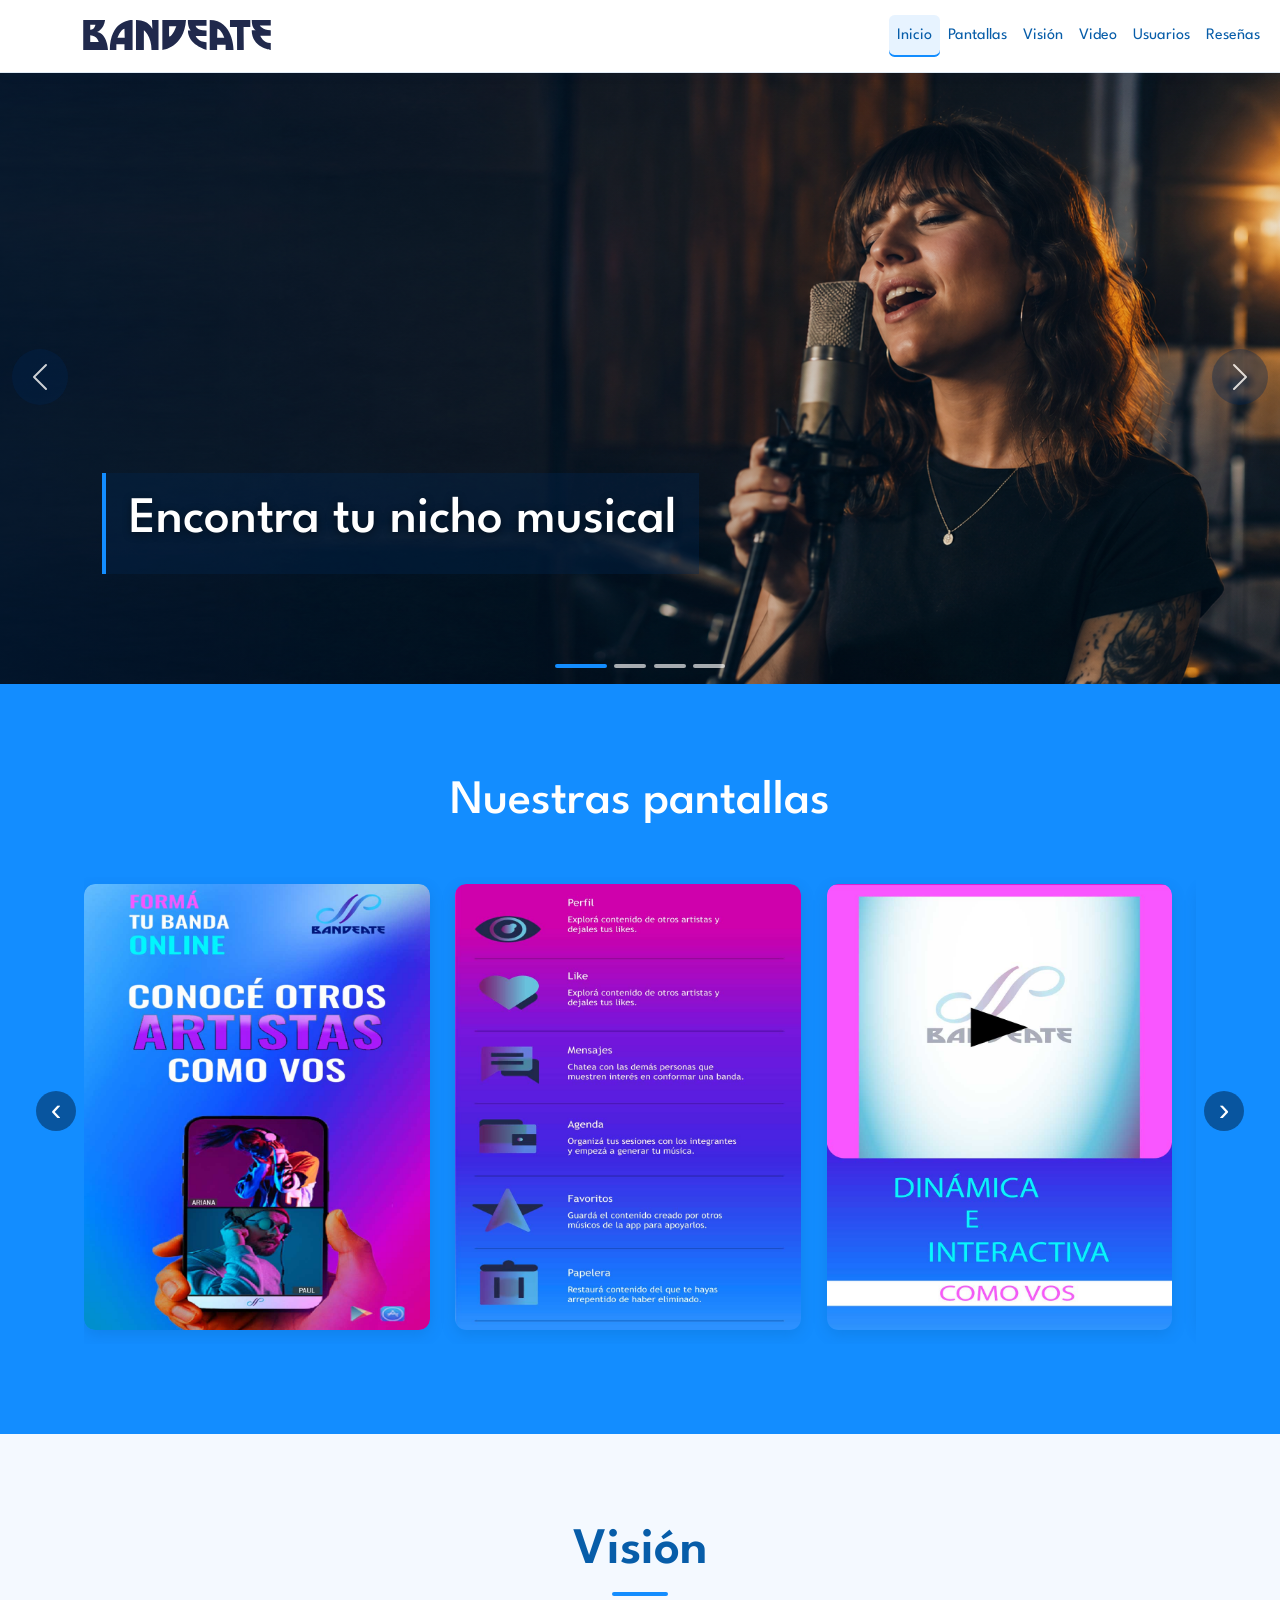
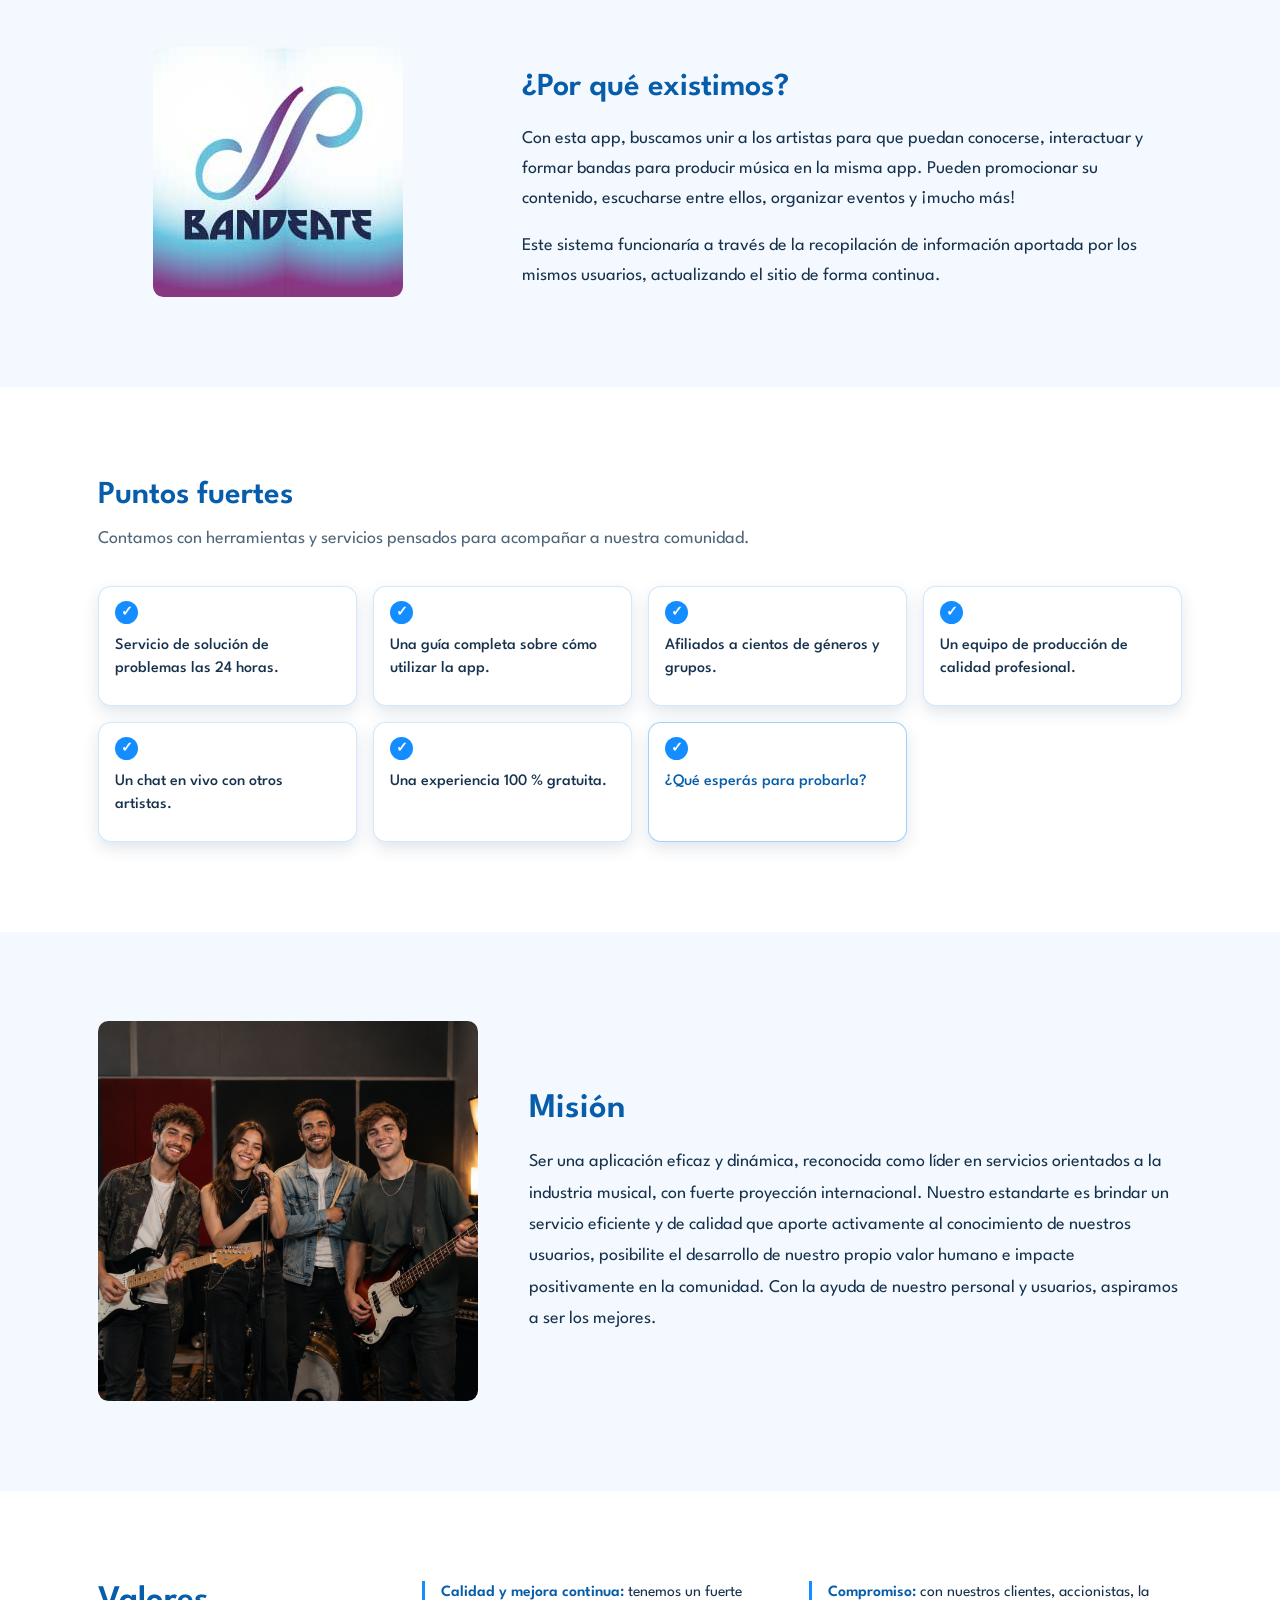
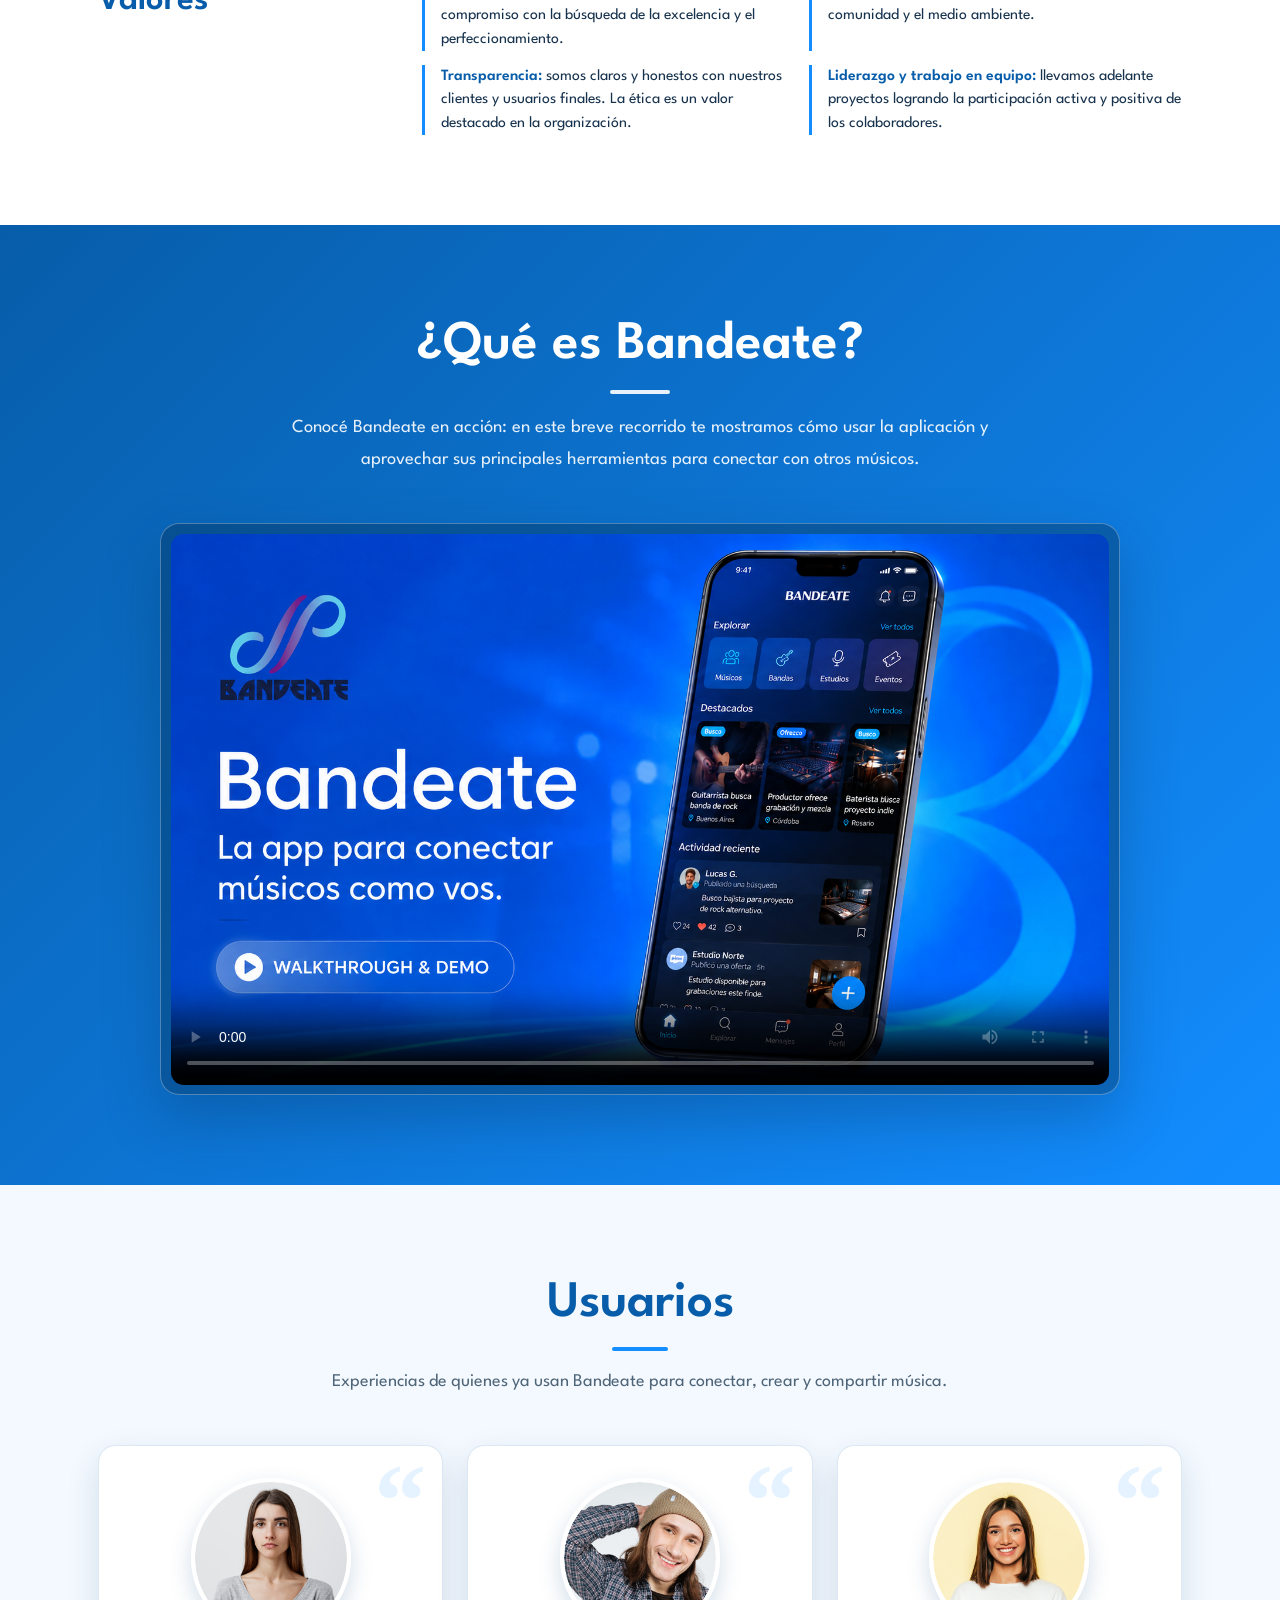
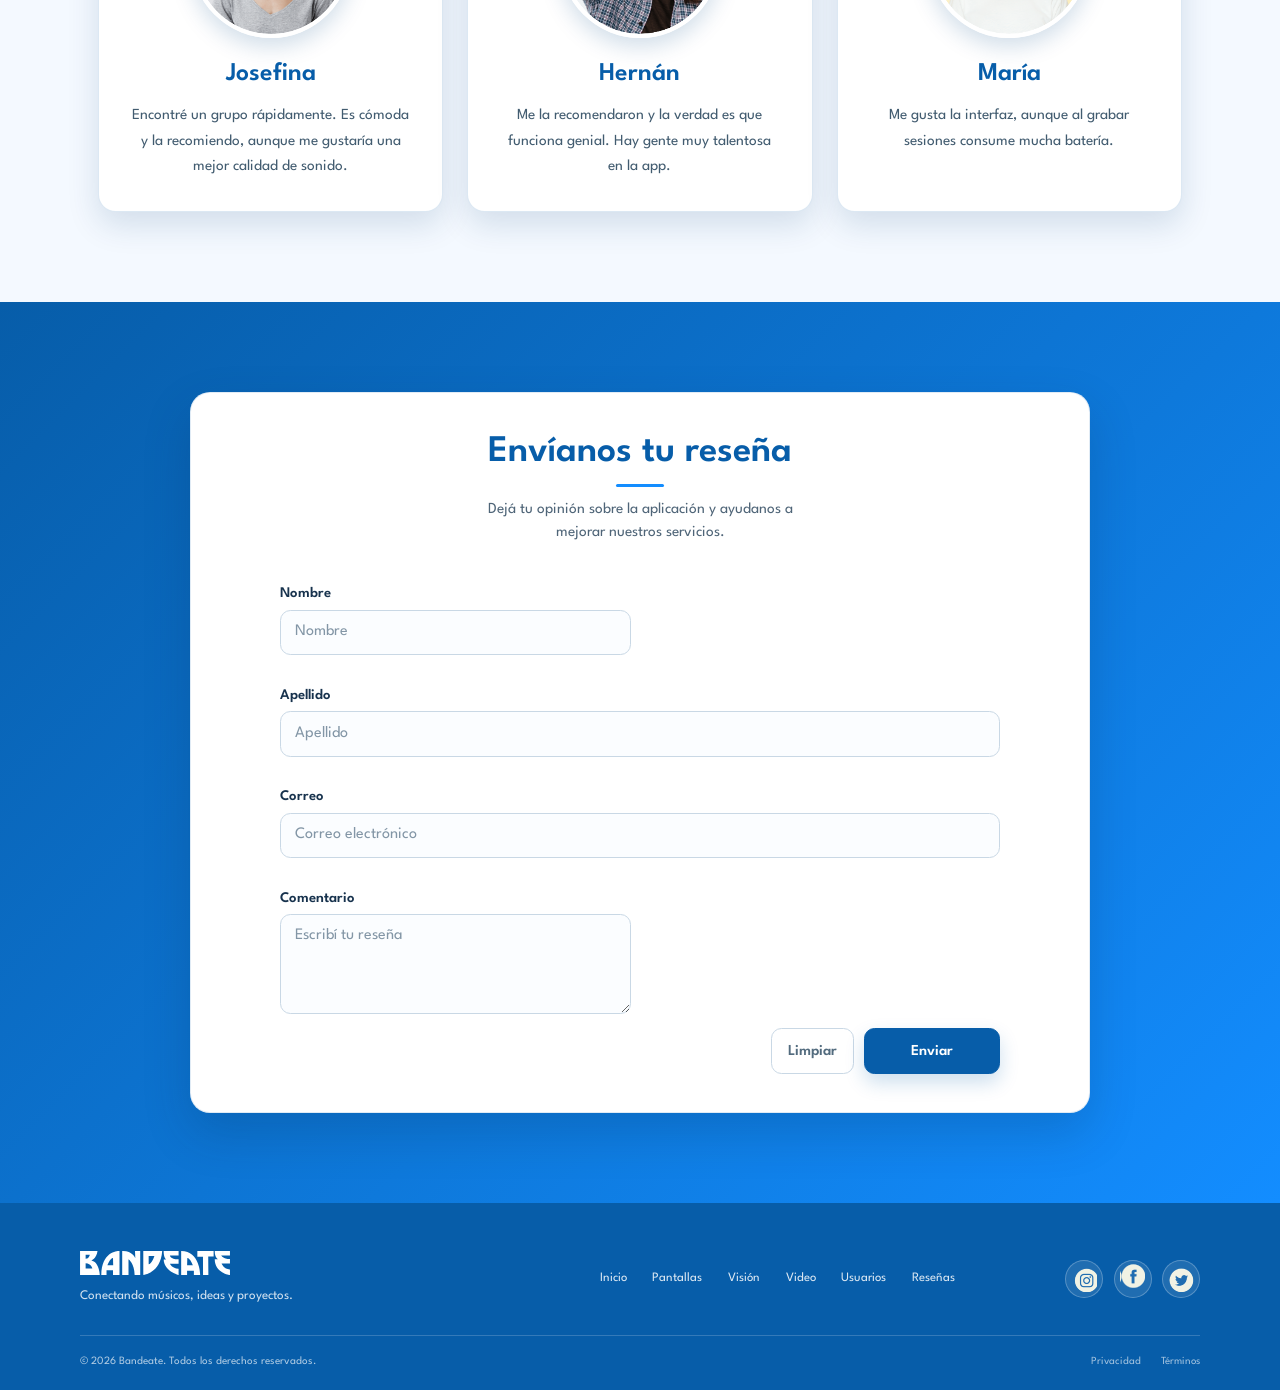
==== commit b614eda1: "feat: php form w/ generic msg" ====
--- a/APP_BANDEATE/index.html
+++ b/APP_BANDEATE/index.html
@@ -332,6 +332,10 @@
                 </div>
                 <form class="review-form" action="formulario/enviar_formulario.php" method="post" enctype="multipart/form-data">
 
+                    <p class="form-success" id="review-success" role="status" aria-live="polite" hidden>
+                        ¡Gracias! Tu reseña fue enviada correctamente.
+                    </p>
+
                     <div class="mb-3 control">
                         <label for="nombre" class="form-label">Nombre</label>
                         <input type="text" class="form-control" id="nombre" name="nombre" placeholder="Nombre"
--- a/APP_BANDEATE/estilos/estilos.css
+++ b/APP_BANDEATE/estilos/estilos.css
@@ -991,9 +991,9 @@
   margin: clamp(3rem, 7vw, 5.5rem) auto 0;
   padding: clamp(1.5rem, 4vw, 2.75rem);
   border-radius: 1.1rem;
-  color: #fff;
-  background: linear-gradient(135deg, #075da9, #138dff);
-  box-shadow: 0 1rem 2.4rem rgba(0, 77, 145, 0.18);
+  color: #17324d;
+  background: transparent;
+  box-shadow: none;
 }
 
 #Vision .vision-subheading {
@@ -1003,11 +1003,11 @@
 
 #Vision .vision-subheading h3 {
   margin-bottom: 0.55rem;
-  color: #fff;
+  color: #075da9;
 }
 
 #Vision .vision-subheading p {
-  color: rgba(255, 255, 255, 0.88);
+  color: #4f6578;
 }
 
 #Vision .strengths-grid {
@@ -1024,7 +1024,7 @@
   min-height: 7.5rem;
   margin: 0;
   padding: 2.9rem 1rem 1rem;
-  border: 1px solid rgba(255, 255, 255, 0.34);
+  border: 1px solid rgba(19, 141, 255, 0.2);
   border-radius: 0.8rem;
   color: #17324d;
   background: #fff;
@@ -1854,6 +1854,17 @@
   display: block;
 }
 
+#reseña .form-success {
+  margin: 0 0 1.25rem;
+  padding: 0.75rem 1rem;
+  border: 1px solid rgba(20, 148, 92, 0.3);
+  border-radius: 0.65rem;
+  color: #14944b;
+  background: #f2fbf6;
+  font-size: 0.9rem;
+  font-weight: 500;
+}
+
 #reseña .review-actions {
   display: flex;
   justify-content: flex-end;
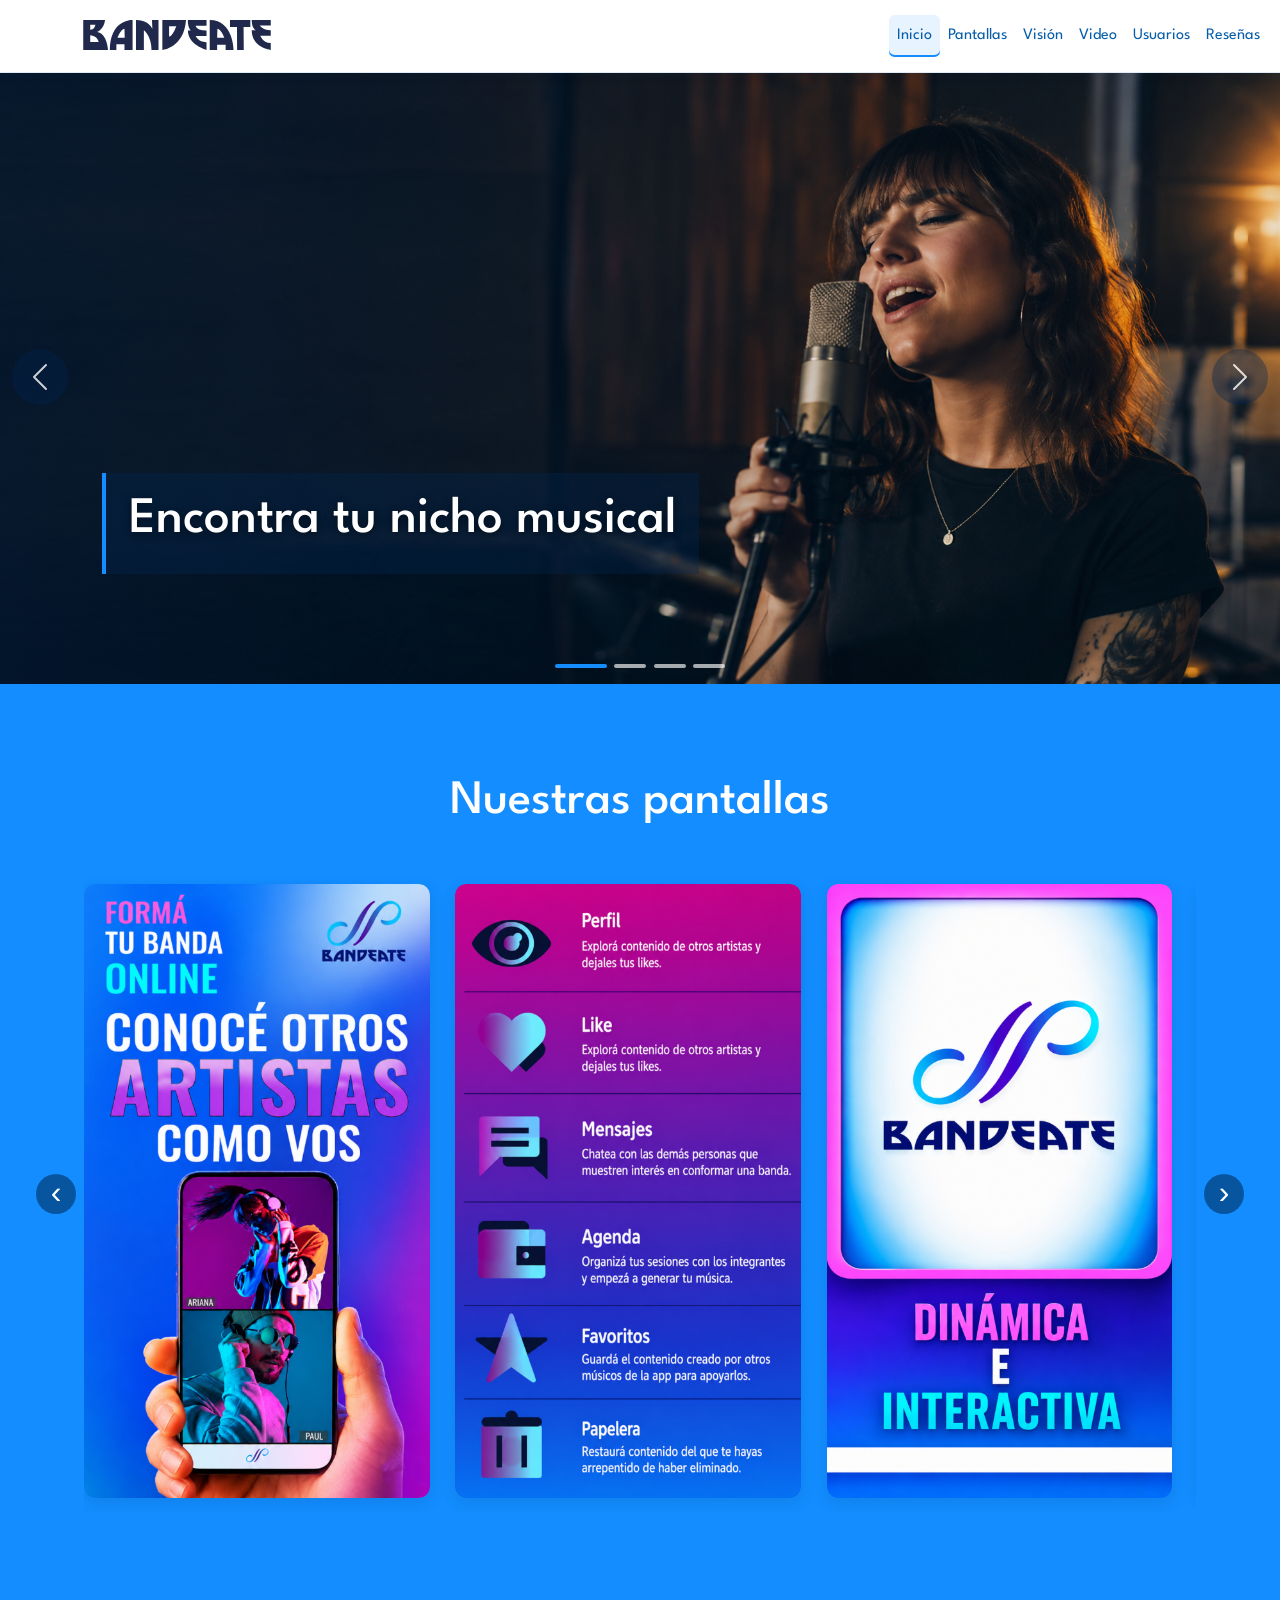
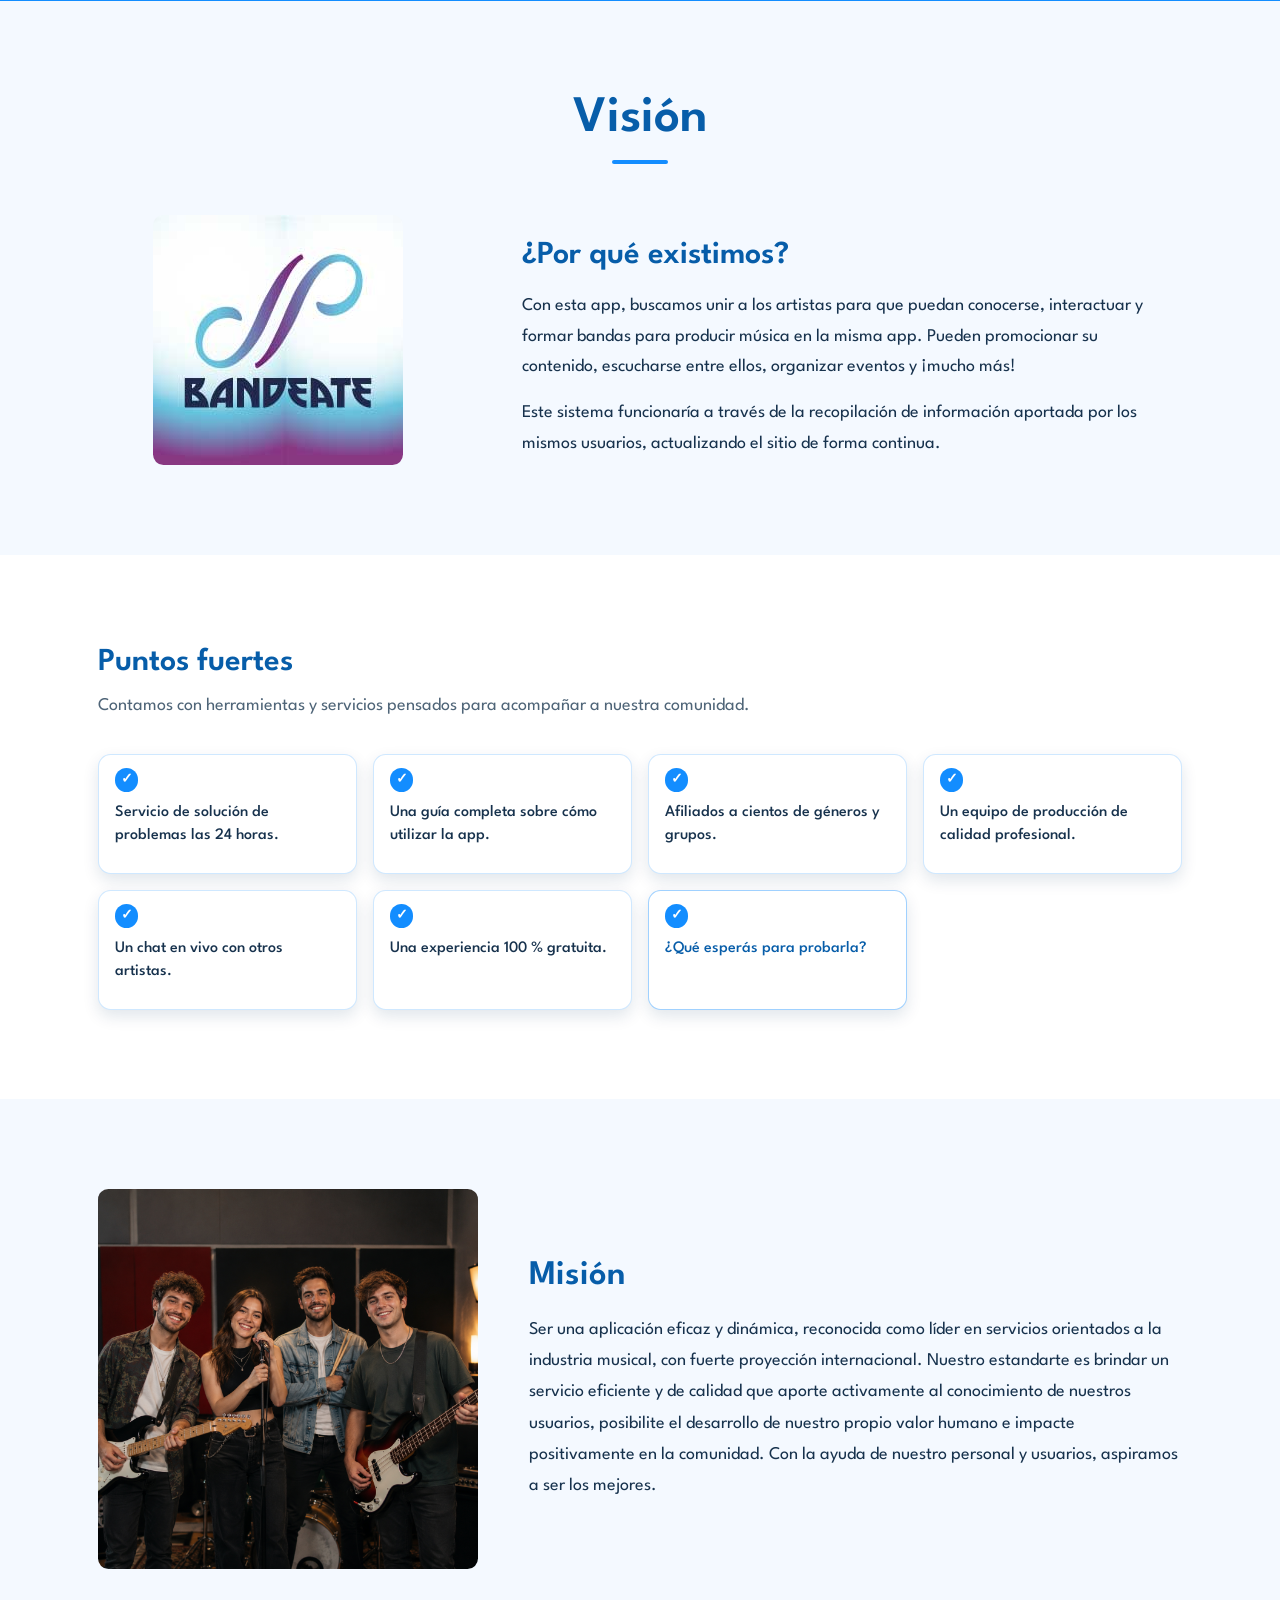
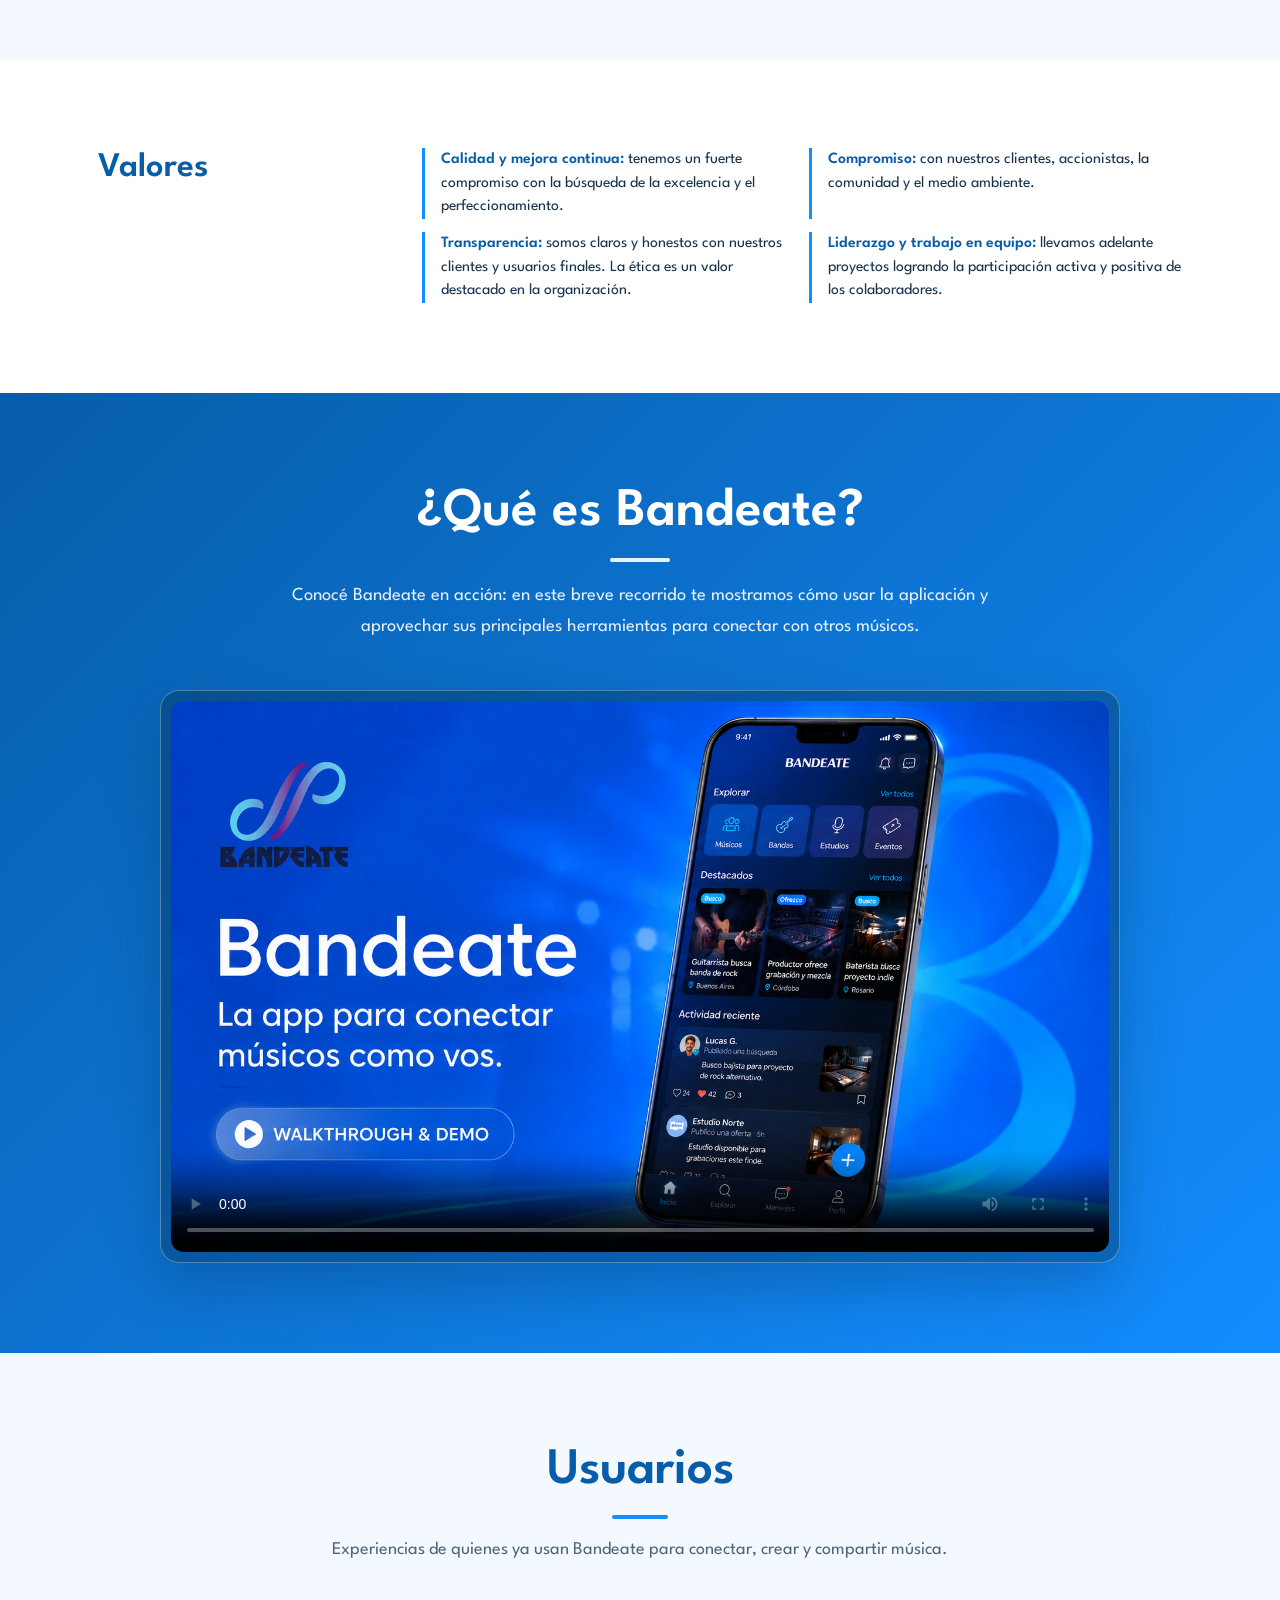
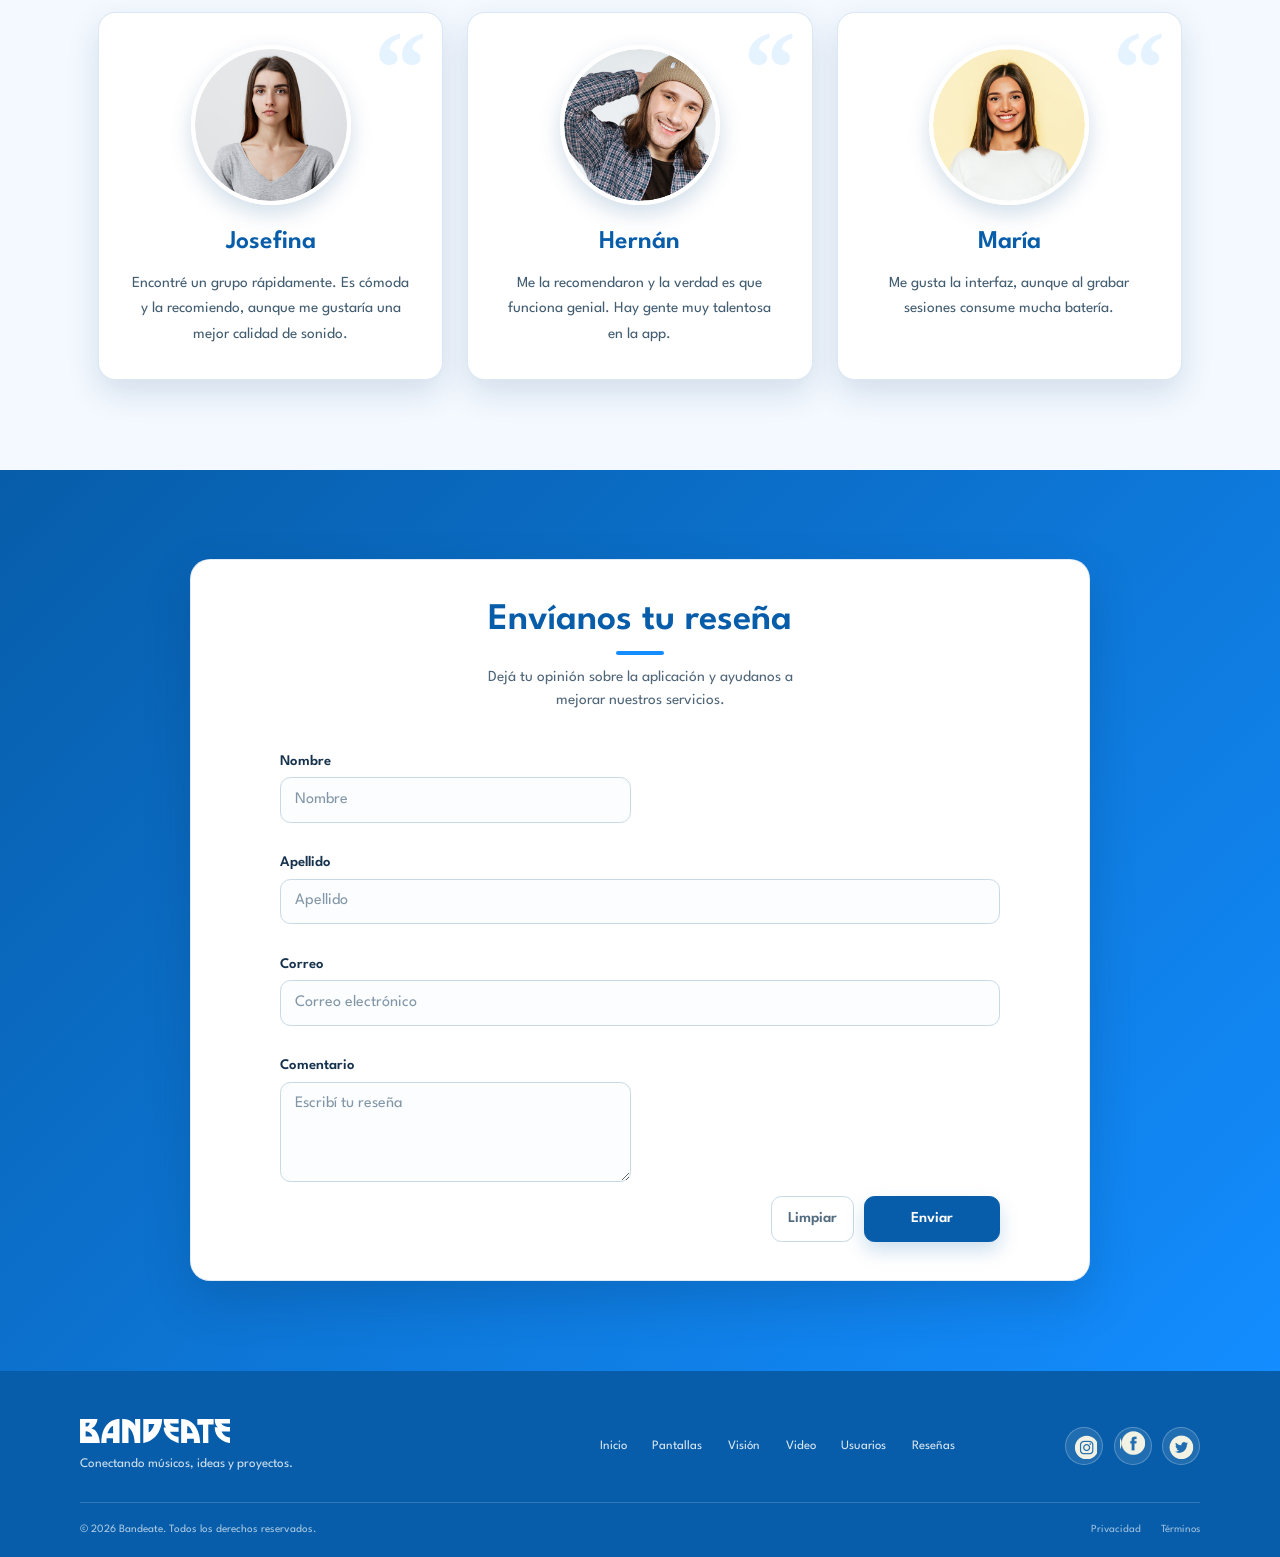
==== commit b3c7db06: "faet: nuevas img de pantallas + carrusel arreglado" ====
--- a/APP_BANDEATE/index.html
+++ b/APP_BANDEATE/index.html
@@ -1,460 +1,531 @@
-<!DOCTYPE html>
+<!doctype html>
 <html lang="es">
 
 <head>
-    <meta charset="UTF-8">
-    <meta http-equiv="X-UA-Compatible" content="IE=edge">
-    <meta name="viewport" content="width=device-width, initial-scale=1.0">
-    <title>Bandeate</title>
-    <link rel="icon" type="image/svg+xml" href="img/logo/logo-isotipo.svg">
-    <link rel="preconnect" href="https://fonts.googleapis.com">
-<link rel="preconnect" href="https://fonts.gstatic.com" crossorigin>
-<link href="https://fonts.googleapis.com/css2?family=Spartan:wght@300&display=swap" rel="stylesheet">
-    <link rel="stylesheet" href="css/fancybox/jquery.fancybox.min.css">
-    <link rel="stylesheet" href="css/bootstrap/css/bootstrap.css">
-    <link rel="stylesheet" href="estilos/estilos.css">
+  <meta charset="UTF-8" />
+  <meta http-equiv="X-UA-Compatible" content="IE=edge" />
+  <meta name="viewport" content="width=device-width, initial-scale=1.0" />
+  <title>Bandeate</title>
+  <link rel="icon" type="image/svg+xml" href="img/logo/logo-isotipo.svg" />
+  <link rel="preconnect" href="https://fonts.googleapis.com" />
+  <link rel="preconnect" href="https://fonts.gstatic.com" crossorigin />
+  <link href="https://fonts.googleapis.com/css2?family=Spartan:wght@300&display=swap" rel="stylesheet" />
+  <link rel="stylesheet" href="css/fancybox/jquery.fancybox.min.css" />
+  <link rel="stylesheet" href="css/bootstrap/css/bootstrap.css" />
+  <link rel="stylesheet" href="estilos/estilos.css" />
 </head>
 
 <body>
-    <header id="inicio" class="site-header fondo2 fixed-top">
-        <h1 id="Bandeate">
-            <a class="site-header__home-link" href="#inicio" data-ancla="true" aria-label="Ir al inicio">Bandeate</a>
-        </h1>
-        <nav class="navbar navbar-expand-lg navbar-dark">
-            <div class="container-xxl">
-                <button class="navbar-toggler" type="button" data-bs-toggle="collapse" data-bs-target="#barra"
-                    aria-controls="barra" aria-expanded="false" aria-label="Menú hamburguesa">
-                    <span class="navbar-toggler-icon"></span>
-                </button>
-                <div class="collapse navbar-collapse" id="barra">
-                    <ul class="navbar-nav text-center ms-auto">
-                        <li class="nav-item"><a class="nav-link active" href="#inicio" data-ancla="true" aria-current="page">Inicio</a></li>
-                        <li class="nav-item"><a class="nav-link" href="#pantallas" data-ancla="true">Pantallas</a></li>
-                        <li class="nav-item"><a class="nav-link" href="#vision" data-ancla="true">Visión</a>
-                        </li>
-                        <li class="nav-item"><a class="nav-link" href="#video" data-ancla="true">Video</a></li>
-                        <li class="nav-item"><a class="nav-link" href="#usuario" data-ancla="true">Usuarios</a></li>
-                        <li class="nav-item"><a class="nav-link" href="#resenas" data-ancla="true">Reseñas</a></li>
-                    </ul>
-                </div>
-            </div>
+  <header id="inicio" class="site-header fondo2 fixed-top">
+    <h1 id="Bandeate">
+      <a class="site-header__home-link" href="#inicio" data-ancla="true" aria-label="Ir al inicio">Bandeate</a>
+    </h1>
+    <nav class="navbar navbar-expand-lg navbar-dark">
+      <div class="container-xxl">
+        <button class="navbar-toggler" type="button" data-bs-toggle="collapse" data-bs-target="#barra"
+          aria-controls="barra" aria-expanded="false" aria-label="Menú hamburguesa">
+          <span class="navbar-toggler-icon"></span>
+        </button>
+        <div class="collapse navbar-collapse" id="barra">
+          <ul class="navbar-nav text-center ms-auto">
+            <li class="nav-item">
+              <a class="nav-link active" href="#inicio" data-ancla="true" aria-current="page">Inicio</a>
+            </li>
+            <li class="nav-item">
+              <a class="nav-link" href="#pantallas" data-ancla="true">Pantallas</a>
+            </li>
+            <li class="nav-item">
+              <a class="nav-link" href="#vision" data-ancla="true">Visión</a>
+            </li>
+            <li class="nav-item">
+              <a class="nav-link" href="#video" data-ancla="true">Video</a>
+            </li>
+            <li class="nav-item">
+              <a class="nav-link" href="#usuario" data-ancla="true">Usuarios</a>
+            </li>
+            <li class="nav-item">
+              <a class="nav-link" href="#resenas" data-ancla="true">Reseñas</a>
+            </li>
+          </ul>
+        </div>
+      </div>
+    </nav>
+  </header>
+  <section class="hero-section">
+    <div class="landing-container landing-container--hero">
+      <div id="banner" class="carousel slide" data-bs-ride="carousel">
+        <div class="carousel-indicators">
+          <button type="button" data-bs-target="#banner" data-bs-slide-to="0" class="active" aria-current="true"
+            aria-label="Imagen 1"></button>
+          <button type="button" data-bs-target="#banner" data-bs-slide-to="1" aria-label="imagen 2"></button>
+          <button type="button" data-bs-target="#banner" data-bs-slide-to="2" aria-label="imagen 3"></button>
+          <button type="button" data-bs-target="#banner" data-bs-slide-to="3" aria-label="imagen 4"></button>
+        </div>
+
+        <div class="carousel-inner">
+          <figure class="carousel-item active">
+            <picture>
+              <source media="(max-width: 650px)" srcset="img/hero/hero-1-mobile.png" />
+              <img class="d-block w-100" id="hero-4" src="img/hero/hero-4-desktop.png"
+                alt="Persona disfrutando música con auriculares" />
+            </picture>
+            <figcaption class="carousel-caption">
+              <span class="h1">Encontra tu nicho musical</span>
+            </figcaption>
+          </figure>
+          <figure class="carousel-item">
+            <picture>
+              <source media="(max-width: 650px)" srcset="img/hero/hero-2-mobile.png" />
+              <img class="d-block w-100" id="hero-3" src="img/hero/hero-3-desktop.png"
+                alt="Músico tocando una guitarra acústica" />
+            </picture>
+            <figcaption class="carousel-caption">
+              <span class="h1">Busca la mejor atención</span>
+            </figcaption>
+          </figure>
+          <figure class="carousel-item">
+            <picture>
+              <source media="(max-width: 650px)" srcset="img/hero/hero-3-mobile.png" />
+              <img class="d-block w-100" id="hero-2" src="img/hero/hero-2-desktop.png"
+                alt="Baterista tocando en un estudio musical" />
+            </picture>
+            <figcaption class="carousel-caption">
+              <span class="h1">Interactua en tiempo real con otras personas</span>
+            </figcaption>
+          </figure>
+          <figure class="carousel-item">
+            <picture>
+              <source media="(max-width: 650px)" srcset="img/hero/hero-4-mobile.png" />
+              <img class="d-block w-100" id="hero-1" src="img/hero/hero-1-desktop.png"
+                alt="Cantante interpretando una canción en estudio" />
+            </picture>
+            <figcaption class="carousel-caption">
+              <span class="h1">Escuchá tu música favorita</span>
+            </figcaption>
+          </figure>
+        </div>
+
+        <button class="carousel-control-prev" type="button" data-bs-target="#banner" data-bs-slide="prev">
+          <span class="carousel-control-prev-icon" aria-hidden="true"></span>
+          <span class="visually-hidden">atras</span>
+        </button>
+
+        <button class="carousel-control-next" type="button" data-bs-target="#banner" data-bs-slide="next">
+          <span class="carousel-control-next-icon" aria-hidden="true"></span>
+          <span class="visually-hidden">adelante</span>
+        </button>
+      </div>
+    </div>
+  </section>
+
+  <section class="landing-section screens-section">
+    <div class="landing-container">
+      <span id="pantallas"></span>
+      <h2 id="pantallas-title">Nuestras pantallas</h2>
+      <div class="screens-carousel">
+        <button class="screens-arrow screens-arrow-prev" type="button" aria-label="Ver pantallas anteriores">
+          &#8249;
+        </button>
+        <div id="galeria" class="screens-viewport" aria-label="Carrusel de pantallas de la aplicación">
+          <div class="screens-track">
+            <div class="screen-card">
+              <a data-fancybox="galeria" data-caption="Inicio" href="img/pantallas/pantalla-1.png">
+                <img src="img/pantallas/pantalla-1.png" alt="pantalla1" width="1080" height="1920" loading="lazy" />
+              </a>
+            </div>
+
+            <div class="screen-card">
+              <a data-fancybox="galeria" data-caption="Secciones de la app" href="img/pantallas/pantalla-2.png">
+                <img src="img/pantallas/pantalla-2.png" alt="pantalla2" width="1080" height="1920" loading="lazy" />
+              </a>
+            </div>
+
+            <div class="screen-card">
+              <a data-fancybox="galeria" data-caption="Artistas" href="img/pantallas/pantalla-3.png">
+                <img src="img/pantallas/pantalla-3.png" alt="pantalla3" width="1080" height="1920" loading="lazy" />
+              </a>
+            </div>
+
+            <div class="screen-card">
+              <a data-fancybox="galeria" data-caption="Chats" href="img/pantallas/pantalla-4.png">
+                <img src="img/pantallas/pantalla-4.png" alt="pantalla4" width="1080" height="1920" loading="lazy" />
+              </a>
+            </div>
+
+            <div class="screen-card">
+              <a data-fancybox="galeria" data-caption="Streaming" href="img/pantallas/pantalla-5.png">
+                <img src="img/pantallas/pantalla-5.png" alt="pantalla5" width="1080" height="1920" loading="lazy" />
+              </a>
+            </div>
+          </div>
+        </div>
+        <button class="screens-arrow screens-arrow-next" type="button" aria-label="Ver más pantallas">
+          &#8250;
+        </button>
+      </div>
+    </div>
+  </section>
+
+  <main>
+    <article id="Vision" class="vision-section">
+      <span id="vision"></span>
+
+      <section class="landing-section vision-overview">
+        <div class="landing-container">
+          <header class="vision-heading">
+            <h2>Visión</h2>
+          </header>
+
+          <div id="porque" class="vision-intro scroll-section">
+            <figure class="vision-media">
+              <picture>
+                <source media="(max-width: 576px)" srcset="img/mockup/mockupcel.jpg" />
+                <source media="(max-width: 899px)" srcset="img/mockup/mockuptablet.jpg" />
+                <img src="img/mockup/mockuppc.jpg" alt="Isologo de Bandeate" />
+              </picture>
+            </figure>
+
+            <div class="vision-copy">
+              <h3>¿Por qué existimos?</h3>
+              <p>
+                Con esta app, buscamos unir a los artistas para que puedan conocerse, interactuar
+                y formar bandas para producir música en la misma app. Pueden promocionar su
+                contenido, escucharse entre ellos, organizar eventos y ¡mucho más!
+              </p>
+              <p>
+                Este sistema funcionaría a través de la recopilación de información aportada por
+                los mismos usuarios, actualizando el sitio de forma continua.
+              </p>
+            </div>
+          </div>
+        </div>
+      </section>
+
+      <section class="landing-section strengths-block">
+        <div id="puntosfuertes" class="landing-container strengths-section scroll-section">
+          <div class="vision-subheading">
+            <h3>Puntos fuertes</h3>
+            <p>
+              Contamos con herramientas y servicios pensados para acompañar a nuestra comunidad.
+            </p>
+          </div>
+
+          <ul class="strengths-grid">
+            <li>Servicio de solución de problemas las 24 horas.</li>
+            <li>Una guía completa sobre cómo utilizar la app.</li>
+            <li>Afiliados a cientos de géneros y grupos.</li>
+            <li>Un equipo de producción de calidad profesional.</li>
+            <li>Un chat en vivo con otros artistas.</li>
+            <li>Una experiencia 100 % gratuita.</li>
+            <li>¿Qué esperás para probarla?</li>
+          </ul>
+        </div>
+      </section>
+
+      <section class="landing-section mission-block">
+        <div class="landing-container mission-section editorial-section scroll-section">
+          <figure class="mission-media">
+            <img src="img/mision.png" alt="Músicos integrantes de una banda" width="1254" height="1254" loading="lazy"
+              decoding="async" />
+          </figure>
+
+          <div class="editorial-copy">
+            <h3>Misión</h3>
+            <p>
+              Ser una aplicación eficaz y dinámica, reconocida como líder en servicios orientados
+              a la industria musical, con fuerte proyección internacional. Nuestro estandarte es
+              brindar un servicio eficiente y de calidad que aporte activamente al conocimiento de
+              nuestros usuarios, posibilite el desarrollo de nuestro propio valor humano e impacte
+              positivamente en la comunidad. Con la ayuda de nuestro personal y usuarios,
+              aspiramos a ser los mejores.
+            </p>
+          </div>
+        </div>
+      </section>
+
+      <section class="landing-section values-block">
+        <div class="landing-container values-section editorial-section scroll-section">
+          <div class="editorial-heading">
+            <h3>Valores</h3>
+          </div>
+
+          <ul class="values-list">
+            <li>
+              <strong>Calidad y mejora continua:</strong> tenemos un fuerte compromiso con la
+              búsqueda de la excelencia y el perfeccionamiento.
+            </li>
+            <li>
+              <strong>Compromiso:</strong> con nuestros clientes, accionistas, la comunidad y el
+              medio ambiente.
+            </li>
+            <li>
+              <strong>Transparencia:</strong> somos claros y honestos con nuestros clientes y
+              usuarios finales. La ética es un valor destacado en la organización.
+            </li>
+            <li>
+              <strong>Liderazgo y trabajo en equipo:</strong> llevamos adelante proyectos logrando
+              la participación activa y positiva de los colaboradores.
+            </li>
+          </ul>
+        </div>
+      </section>
+    </article>
+  </main>
+
+  <section id="video" class="landing-section fondo2 video-section" aria-labelledby="video-title">
+    <div class="landing-container video-section__inner">
+      <div class="video-section__heading">
+        <h2 id="video-title">¿Qué es Bandeate?</h2>
+        <p id="video-description">
+          Conocé Bandeate en acción: en este breve recorrido te mostramos cómo usar la aplicación
+          y aprovechar sus principales herramientas para conectar con otros músicos.
+        </p>
+      </div>
+
+      <div class="video-section__frame">
+        <video preload="metadata" controls playsinline poster="img/preview/video-preview.png"
+          aria-describedby="video-description">
+          <source src="img/videoappsimulado.mp4" type="video/mp4" />
+          Tu navegador no puede reproducir este video.
+        </video>
+      </div>
+    </div>
+  </section>
+
+  <section id="usuario" class="landing-section users-section scroll-section" aria-labelledby="usuarios-title">
+    <div class="landing-container users-section__inner">
+      <div class="users-section__heading">
+        <h2 id="usuarios-title">Usuarios</h2>
+        <p>Experiencias de quienes ya usan Bandeate para conectar, crear y compartir música.</p>
+      </div>
+
+      <div class="row g-4 users-grid">
+        <div class="col-12 col-md-4 d-flex">
+          <article class="card user-card w-100">
+            <figure class="user-card__photo">
+              <picture>
+                <source media="(max-width: 576px)" srcset="img/usuarios/foto1cel.png" />
+                <source media="(max-width: 899px)" srcset="img/usuarios/foto1tablet.png" />
+                <img src="img/usuarios/foto1pc.png" alt="Retrato de Josefina" loading="lazy" />
+              </picture>
+            </figure>
+
+            <div class="card-body">
+              <h3 class="card-title">Josefina</h3>
+              <p class="card-text">
+                Encontré un grupo rápidamente. Es cómoda y la recomiendo, aunque me gustaría una
+                mejor calidad de sonido.
+              </p>
+            </div>
+          </article>
+        </div>
+
+        <div class="col-12 col-md-4 d-flex">
+          <article class="card user-card w-100">
+            <figure class="user-card__photo">
+              <picture>
+                <source media="(max-width: 576px)" srcset="img/usuarios/foto2cel.png" />
+                <source media="(max-width: 899px)" srcset="img/usuarios/foto2tablet.png" />
+                <img src="img/usuarios/foto2pc.png" alt="Retrato de Hernán" loading="lazy" />
+              </picture>
+            </figure>
+
+            <div class="card-body">
+              <h3 class="card-title">Hernán</h3>
+              <p class="card-text">
+                Me la recomendaron y la verdad es que funciona genial. Hay gente muy talentosa en
+                la app.
+              </p>
+            </div>
+          </article>
+        </div>
+
+        <div class="col-12 col-md-4 d-flex">
+          <article class="card user-card w-100">
+            <figure class="user-card__photo">
+              <picture>
+                <source media="(max-width: 576px)" srcset="img/usuarios/foto3cel.png" />
+                <source media="(max-width: 899px)" srcset="img/usuarios/foto3tablet.png" />
+                <img src="img/usuarios/foto3pc.png" alt="Retrato de María" loading="lazy" />
+              </picture>
+            </figure>
+
+            <div class="card-body">
+              <h3 class="card-title">María</h3>
+              <p class="card-text">
+                Me gusta la interfaz, aunque al grabar sesiones consume mucha batería.
+              </p>
+            </div>
+          </article>
+        </div>
+      </div>
+    </div>
+  </section>
+  <section id="reseña" class="landing-section review-section">
+    <span id="resenas"></span>
+    <div class="landing-container">
+      <div class="review-panel">
+        <div class="row justify-content-center">
+          <div class="col-10">
+            <div class="review-heading">
+              <h2>Envíanos tu reseña</h2>
+              <p>Dejá tu opinión sobre la aplicación y ayudanos a mejorar nuestros servicios.</p>
+            </div>
+            <form class="review-form" action="formulario/enviar_formulario.php" method="post"
+              enctype="multipart/form-data">
+              <p class="form-success" id="review-success" role="status" aria-live="polite" hidden>
+                ¡Gracias! Tu reseña fue enviada correctamente.
+              </p>
+
+              <div class="mb-3 control">
+                <label for="nombre" class="form-label">Nombre</label>
+                <input type="text" class="form-control" id="nombre" name="nombre" placeholder="Nombre"
+                  autocomplete="given-name" minlength="2" required aria-describedby="nombre-error" />
+                <small class="field-error" id="nombre-error">Ingresá un nombre válido.</small>
+              </div>
+
+              <div class="mb-3 control">
+                <label for="apellido" class="form-label">Apellido</label>
+                <input type="text" class="form-control" id="apellido" name="apellido" placeholder="Apellido"
+                  autocomplete="family-name" minlength="2" required aria-describedby="apellido-error" />
+                <small class="field-error" id="apellido-error">Ingresá un apellido válido.</small>
+              </div>
+
+              <div class="mb-3 control">
+                <label for="mail" class="form-label">Correo</label>
+                <input type="email" class="form-control" id="mail" name="mail" placeholder="Correo electrónico"
+                  autocomplete="email" required aria-describedby="mail-error" />
+                <small class="field-error" id="mail-error">Ingresá un correo válido.</small>
+              </div>
+
+              <div class="mb-3 control">
+                <label for="comentarios" class="form-label">Comentario</label>
+                <textarea name="comentario" class="form-control" id="comentarios" cols="22" rows="3" minlength="10"
+                  maxlength="80" placeholder="Escribí tu reseña" required
+                  aria-describedby="comentarios-error"></textarea>
+                <small class="field-error" id="comentarios-error">Escribí un comentario de al menos 10
+                  caracteres.</small>
+              </div>
+              <div class="review-actions">
+                <input type="reset" value="Limpiar" />
+                <input type="submit" value="Enviar" />
+              </div>
+            </form>
+          </div>
+        </div>
+      </div>
+    </div>
+  </section>
+
+  <footer id="site-footer" class="site-footer fondo2">
+    <div class="site-footer__inner">
+      <div class="site-footer__main">
+        <a class="site-footer__brand" href="#inicio" data-ancla="true" aria-label="Bandeate, volver al inicio">
+          <img src="img/logo/logo-texto.svg" alt="Bandeate" />
+          <span>Conectando músicos, ideas y proyectos.</span>
+        </a>
+
+        <nav class="site-footer__nav" aria-label="Navegación del pie de página">
+          <a class="site-footer__home-link" href="#inicio" data-ancla="true">Inicio</a>
+          <a href="#pantallas" data-ancla="true">Pantallas</a>
+          <a href="#vision" data-ancla="true">Visión</a>
+          <a href="#video" data-ancla="true">Video</a>
+          <a href="#usuario" data-ancla="true">Usuarios</a>
+          <a href="#resenas" data-ancla="true">Reseñas</a>
         </nav>
-    </header>
-    <section class="hero-section">
-        <div class="landing-container landing-container--hero">
-            <div id="banner" class="carousel slide" data-bs-ride="carousel">
-
-            <div class="carousel-indicators">
-                <button type="button" data-bs-target="#banner" data-bs-slide-to="0" class="active" aria-current="true"
-                    aria-label="Imagen 1"></button>
-                <button type="button" data-bs-target="#banner" data-bs-slide-to="1" aria-label="imagen 2"></button>
-                <button type="button" data-bs-target="#banner" data-bs-slide-to="2" aria-label="imagen 3"></button>
-                <button type="button" data-bs-target="#banner" data-bs-slide-to="3" aria-label="imagen 4"></button>
-            </div>
-
-            <div class="carousel-inner">
-                <figure class="carousel-item active">
-                    <picture>
-                        <source media="(max-width: 650px)" srcset="img/hero/hero-1-mobile.png">
-                        <img class="d-block w-100" id="hero-4" src="img/hero/hero-4-desktop.png" alt="Persona disfrutando música con auriculares">
-                    </picture>
-                    <figcaption class="carousel-caption">
-                        <span class="h1">Encontra tu nicho musical</span>
-                    </figcaption>
-                </figure>
-                <figure class="carousel-item">
-                    <picture>
-                        <source media="(max-width: 650px)" srcset="img/hero/hero-2-mobile.png">
-                        <img class="d-block w-100" id="hero-3" src="img/hero/hero-3-desktop.png" alt="Músico tocando una guitarra acústica">
-                    </picture>
-                    <figcaption class="carousel-caption">
-                        <span class="h1">Busca la mejor atención</span>
-                    </figcaption>
-                </figure>
-                <figure class="carousel-item">
-                    <picture>
-                        <source media="(max-width: 650px)" srcset="img/hero/hero-3-mobile.png">
-                        <img class="d-block w-100" id="hero-2" src="img/hero/hero-2-desktop.png" alt="Baterista tocando en un estudio musical">
-                    </picture>
-                    <figcaption class="carousel-caption">
-                        <span class="h1">Interactua en tiempo real con otras personas</span>
-                    </figcaption>
-                </figure>
-                <figure class="carousel-item">
-                    <picture>
-                        <source media="(max-width: 650px)" srcset="img/hero/hero-4-mobile.png">
-                        <img class="d-block w-100" id="hero-1" src="img/hero/hero-1-desktop.png" alt="Cantante interpretando una canción en estudio">
-                    </picture>
-                    <figcaption class="carousel-caption">
-                        <span class="h1">Escuchá tu música favorita</span>
-                    </figcaption>
-                </figure>
-            </div>
-
-            <button class="carousel-control-prev" type="button" data-bs-target="#banner" data-bs-slide="prev">
-                <span class="carousel-control-prev-icon" aria-hidden="true"></span>
-                <span class="visually-hidden">atras</span>
-            </button>
-
-            <button class="carousel-control-next" type="button" data-bs-target="#banner" data-bs-slide="next">
-                <span class="carousel-control-next-icon" aria-hidden="true"></span>
-                <span class="visually-hidden">adelante</span>
-            </button>
-            </div>
-        </div>
-    </section>
-
-    <section class="landing-section screens-section">
-        <div class="landing-container">
-            <span id="pantallas"></span>
-            <h2 id="pantallas-title">Nuestras pantallas</h2>
-            <div class="screens-carousel">
-            <button class="screens-arrow screens-arrow-prev" type="button" aria-label="Ver pantallas anteriores">&#8249;</button>
-            <div id="galeria" class="screens-viewport" aria-label="Carrusel de pantallas de la aplicación">
-                <div class="screens-track">
-
-            <div class="screen-card">
-                <a data-fancybox="galeria" data-caption="inicio"
-                    data-srcset="img/pantallas/galeria1cel.jpg 576w, img/pantallas/galeria1tablet.jpg 899w, img/pantallas/galeria1pc.jpg 1280w"
-                    href="img/pantallas/galeria1pc.jpg">
-                    <img src="img/pantallas/galeria1pc.jpg" alt="pantalla1">
-                </a>
-            </div>
-
-            <div class="screen-card">
-                <a data-fancybox="galeria" data-caption="secciones de la app"
-                    data-srcset="img/pantallas/galeria2cel.jpg 576w, img/pantallas/galeria2tablet.jpg 899w, img/pantallas/galeria2pc.jpg 1280w"
-                    href="img/pantallas/galeria2pc.jpg">
-                    <img src="img/pantallas/galeria2pc.jpg" alt="pantalla2">
-                </a>
-            </div>
-
-            <div class="screen-card">
-                <a data-fancybox="galeria" data-caption="artistas"
-                    data-srcset="img/pantallas/galeria3cel.jpg 576w, img/pantallas/galeria3tablet.jpg 899w, img/pantallas/galeria3pc.jpg 1280w"
-                    href="img/pantallas/galeria3pc.jpg">
-                    <img src="img/pantallas/galeria3pc.jpg" alt="pantalla3">
-                </a>
-            </div>
-
-            <div class="screen-card">
-                <a data-fancybox="galeria" data-caption="chats"
-                    data-srcset="img/pantallas/galeria4cel.jpg 576w, img/pantallas/galeria4tablet.jpg 899w, img/pantallas/galeria4pc.jpg 1280w"
-                    href="img/pantallas/galeria4pc.jpg">
-                    <img src="img/pantallas/galeria4pc.jpg" alt="pantalla4">
-                </a>
-            </div>
-
-            <div class="screen-card">
-                <a data-fancybox="galeria" data-caption="streaming"
-                    data-srcset="img/pantallas/galeria5cel.jpg 576w, img/pantallas/galeria5tablet.jpg 899w, img/pantallas/galeria5pc.jpg 1280w"
-                    href="img/pantallas/galeria5pc.jpg">
-                    <img src="img/pantallas/galeria5pc.jpg" alt="pantalla5">
-                </a>
-            </div>
-
-                </div>
-            </div>
-            <button class="screens-arrow screens-arrow-next" type="button" aria-label="Ver más pantallas">&#8250;</button>
-            </div>
-        </div>
-    </section>
-
-   
-
-    <main>
-        <article id="Vision" class="vision-section">
-            <span id="vision"></span>
-
-            <section class="landing-section vision-overview">
-                <div class="landing-container">
-            <header class="vision-heading">
-                <h2>Visión</h2>
-            </header>
-
-            <div id="porque" class="vision-intro scroll-section">
-                <figure class="vision-media">
-                    <picture>
-                        <source media="(max-width: 576px)" srcset="img/mockup/mockupcel.jpg">
-                        <source media="(max-width: 899px)" srcset="img/mockup/mockuptablet.jpg">
-                        <img src="img/mockup/mockuppc.jpg" alt="Isologo de Bandeate">
-                    </picture>
-                </figure>
-
-                <div class="vision-copy">
-                    <h3>¿Por qué existimos?</h3>
-                    <p>Con esta app, buscamos unir a los artistas para que puedan conocerse, interactuar y formar bandas para producir música en la misma app. Pueden promocionar su contenido, escucharse entre ellos, organizar eventos y ¡mucho más!</p>
-                    <p>Este sistema funcionaría a través de la recopilación de información aportada por los mismos usuarios, actualizando el sitio de forma continua.</p>
-                </div>
-            </div>
-                </div>
-            </section>
-
-            <section class="landing-section strengths-block">
-                <div id="puntosfuertes" class="landing-container strengths-section scroll-section">
-                <div class="vision-subheading">
-                    <h3>Puntos fuertes</h3>
-                    <p>Contamos con herramientas y servicios pensados para acompañar a nuestra comunidad.</p>
-                </div>
-
-                <ul class="strengths-grid">
-                    <li>Servicio de solución de problemas las 24 horas.</li>
-                    <li>Una guía completa sobre cómo utilizar la app.</li>
-                    <li>Afiliados a cientos de géneros y grupos.</li>
-                    <li>Un equipo de producción de calidad profesional.</li>
-                    <li>Un chat en vivo con otros artistas.</li>
-                    <li>Una experiencia 100 % gratuita.</li>
-                    <li>¿Qué esperás para probarla?</li>
-                </ul>
-                </div>
-            </section>
-
-            <section class="landing-section mission-block">
-                <div class="landing-container mission-section editorial-section scroll-section">
-                <figure class="mission-media">
-                    <img src="img/mision.png" alt="Músicos integrantes de una banda" width="1254" height="1254" loading="lazy" decoding="async">
-                </figure>
-
-                <div class="editorial-copy">
-                    <h3>Misión</h3>
-                    <p>Ser una aplicación eficaz y dinámica, reconocida como líder en servicios orientados a la industria musical, con fuerte proyección internacional. Nuestro estandarte es brindar un servicio eficiente y de calidad que aporte activamente al conocimiento de nuestros usuarios, posibilite el desarrollo de nuestro propio valor humano e impacte positivamente en la comunidad. Con la ayuda de nuestro personal y usuarios, aspiramos a ser los mejores.</p>
-                </div>
-                </div>
-            </section>
-
-            <section class="landing-section values-block">
-                <div class="landing-container values-section editorial-section scroll-section">
-                <div class="editorial-heading">
-                    <h3>Valores</h3>
-                </div>
-
-                <ul class="values-list">
-                    <li><strong>Calidad y mejora continua:</strong> tenemos un fuerte compromiso con la búsqueda de la excelencia y el perfeccionamiento.</li>
-                    <li><strong>Compromiso:</strong> con nuestros clientes, accionistas, la comunidad y el medio ambiente.</li>
-                    <li><strong>Transparencia:</strong> somos claros y honestos con nuestros clientes y usuarios finales. La ética es un valor destacado en la organización.</li>
-                    <li><strong>Liderazgo y trabajo en equipo:</strong> llevamos adelante proyectos logrando la participación activa y positiva de los colaboradores.</li>
-                </ul>
-                </div>
-            </section>
-        </article>
-    </main>
-    
-
-
-    
-    <section id="video" class="landing-section fondo2 video-section" aria-labelledby="video-title">
-        <div class="landing-container video-section__inner">
-            <div class="video-section__heading">
-                <h2 id="video-title">¿Qué es Bandeate?</h2>
-                <p id="video-description">Conocé Bandeate en acción: en este breve recorrido te mostramos cómo usar la aplicación y aprovechar sus principales herramientas para conectar con otros músicos.</p>
-            </div>
-
-            <div class="video-section__frame">
-                <video preload="metadata" controls playsinline poster="img/preview/video-preview.png"
-                    aria-describedby="video-description">
-                    <source src="img/videoappsimulado.mp4" type="video/mp4">
-                    Tu navegador no puede reproducir este video.
-                </video>
-            </div>
-        </div>
-    </section>
-
-    <section id="usuario" class="landing-section users-section scroll-section" aria-labelledby="usuarios-title">
-        <div class="landing-container users-section__inner">
-            <div class="users-section__heading">
-                <h2 id="usuarios-title">Usuarios</h2>
-                <p>Experiencias de quienes ya usan Bandeate para conectar, crear y compartir música.</p>
-            </div>
-
-            <div class="row g-4 users-grid">
-                <div class="col-12 col-md-4 d-flex">
-                    <article class="card user-card w-100">
-                        <figure class="user-card__photo">
-                            <picture>
-                                <source media="(max-width: 576px)" srcset="img/usuarios/foto1cel.png">
-                                <source media="(max-width: 899px)" srcset="img/usuarios/foto1tablet.png">
-                                <img src="img/usuarios/foto1pc.png" alt="Retrato de Josefina" loading="lazy">
-                            </picture>
-                        </figure>
-
-                        <div class="card-body">
-                            <h3 class="card-title">Josefina</h3>
-                            <p class="card-text">Encontré un grupo rápidamente. Es cómoda y la recomiendo, aunque me gustaría una mejor calidad de sonido.</p>
-                        </div>
-                    </article>
-                </div>
-
-                <div class="col-12 col-md-4 d-flex">
-                    <article class="card user-card w-100">
-                        <figure class="user-card__photo">
-                            <picture>
-                                <source media="(max-width: 576px)" srcset="img/usuarios/foto2cel.png">
-                                <source media="(max-width: 899px)" srcset="img/usuarios/foto2tablet.png">
-                                <img src="img/usuarios/foto2pc.png" alt="Retrato de Hernán" loading="lazy">
-                            </picture>
-                        </figure>
-
-                        <div class="card-body">
-                            <h3 class="card-title">Hernán</h3>
-                            <p class="card-text">Me la recomendaron y la verdad es que funciona genial. Hay gente muy talentosa en la app.</p>
-                        </div>
-                    </article>
-                </div>
-
-                <div class="col-12 col-md-4 d-flex">
-                    <article class="card user-card w-100">
-                        <figure class="user-card__photo">
-                            <picture>
-                                <source media="(max-width: 576px)" srcset="img/usuarios/foto3cel.png">
-                                <source media="(max-width: 899px)" srcset="img/usuarios/foto3tablet.png">
-                                <img src="img/usuarios/foto3pc.png" alt="Retrato de María" loading="lazy">
-                            </picture>
-                        </figure>
-
-                        <div class="card-body">
-                            <h3 class="card-title">María</h3>
-                            <p class="card-text">Me gusta la interfaz, aunque al grabar sesiones consume mucha batería.</p>
-                        </div>
-                    </article>
-                </div>
-            </div>
-        </div>
-    </section>
-    <section id="reseña" class="landing-section review-section">
-        <span id="resenas"></span>
-        <div class="landing-container">
-            <div class="review-panel">
-        <div class="row justify-content-center">
-            <div class="col-10">
-                <div class="review-heading">
-                    <h2>Envíanos tu reseña</h2>
-                    <p>Dejá tu opinión sobre la aplicación y ayudanos a mejorar nuestros servicios.</p>
-                </div>
-                <form class="review-form" action="formulario/enviar_formulario.php" method="post" enctype="multipart/form-data">
-
-                    <p class="form-success" id="review-success" role="status" aria-live="polite" hidden>
-                        ¡Gracias! Tu reseña fue enviada correctamente.
-                    </p>
-
-                    <div class="mb-3 control">
-                        <label for="nombre" class="form-label">Nombre</label>
-                        <input type="text" class="form-control" id="nombre" name="nombre" placeholder="Nombre"
-                            autocomplete="given-name" minlength="2" required aria-describedby="nombre-error">
-                        <small class="field-error" id="nombre-error">Ingresá un nombre válido.</small>
-                    </div>
-
-                    <div class="mb-3 control">
-                        <label for="apellido" class="form-label">Apellido</label>
-                        <input type="text" class="form-control" id="apellido" name="apellido" placeholder="Apellido"
-                            autocomplete="family-name" minlength="2" required aria-describedby="apellido-error">
-                        <small class="field-error" id="apellido-error">Ingresá un apellido válido.</small>
-                    </div>
-                   
-                    <div class="mb-3 control">
-                        <label for="mail" class="form-label">Correo</label>
-                        <input type="email" class="form-control" id="mail" name="mail" placeholder="Correo electrónico"
-                            autocomplete="email" required aria-describedby="mail-error">
-                        <small class="field-error" id="mail-error">Ingresá un correo válido.</small>
-                    </div>
-
-                    <div class="mb-3 control">
-                        <label for="comentarios" class="form-label">Comentario</label>
-                        <textarea name="comentario" class="form-control" id="comentarios" cols="22" rows="3"
-                            minlength="10" maxlength="80" placeholder="Escribí tu reseña"
-                            required aria-describedby="comentarios-error"></textarea>
-                        <small class="field-error" id="comentarios-error">Escribí un comentario de al menos 10 caracteres.</small>
-                    </div>
-                    <div class="review-actions">
-                        <input type="reset" value="Limpiar">
-                        <input type="submit" value="Enviar">
-                    </div>
-                </form>
-            </div>
-        </div>
-            </div>
-        </div>
-    </section>
-
-
-    <footer id="site-footer" class="site-footer fondo2">
-        <div class="site-footer__inner">
-            <div class="site-footer__main">
-                <a class="site-footer__brand" href="#inicio" data-ancla="true" aria-label="Bandeate, volver al inicio">
-                    <img src="img/logo/logo-texto.svg" alt="Bandeate">
-                    <span>Conectando músicos, ideas y proyectos.</span>
-                </a>
-
-                <nav class="site-footer__nav" aria-label="Navegación del pie de página">
-                    <a class="site-footer__home-link" href="#inicio" data-ancla="true">Inicio</a>
-                    <a href="#pantallas" data-ancla="true">Pantallas</a>
-                    <a href="#vision" data-ancla="true">Visión</a>
-                    <a href="#video" data-ancla="true">Video</a>
-                    <a href="#usuario" data-ancla="true">Usuarios</a>
-                    <a href="#resenas" data-ancla="true">Reseñas</a>
-                </nav>
-
-                <ul class="site-footer__social" aria-label="Redes sociales">
-                    <li><a class="footer-social-link" href="https://www.instagram.com" id="instagram" target="_blank" rel="noopener noreferrer" aria-label="Bandeate en Instagram">Instagram</a></li>
-                    <li><a class="footer-social-link" href="https://es-la.facebook.com" id="facebook" target="_blank" rel="noopener noreferrer" aria-label="Bandeate en Facebook">Facebook</a></li>
-                    <li><a class="footer-social-link" href="https://twitter.com" id="twitter" target="_blank" rel="noopener noreferrer" aria-label="Bandeate en X">X</a></li>
-                </ul>
-            </div>
-
-            <div class="site-footer__bottom">
-                <p>© 2026 Bandeate. Todos los derechos reservados.</p>
-                <div class="site-footer__legal" aria-label="Información legal">
-                    <span>Privacidad</span>
-                    <span>Términos</span>
-                </div>
-            </div>
-        </div>
-    </footer>
-    
-
-    <script src="css/bootstrap/js/bootstrap.bundle.min.js"></script>
-    <script src="css/js/jquery-3.6.0.min.js"></script>
-    <script src="css/js/jquery.fancybox.min.js"></script>
-    <script src="js/main.js"></script>
-
-    <style>
-      .sr-listo { transition: opacity .65s ease, transform .65s ease; }
-      .sr-izq   { opacity: 0; transform: translateX(-48px); }
-      .sr-der   { opacity: 0; transform: translateX( 48px); }
-      .sr-ok    { opacity: 1; transform: none; }
-
-      @media (max-width: 1199px) {
-        .sr-izq,
-        .sr-der { transform: translateY(24px); }
+
+        <ul class="site-footer__social" aria-label="Redes sociales">
+          <li>
+            <a class="footer-social-link" href="https://www.instagram.com" id="instagram" target="_blank"
+              rel="noopener noreferrer" aria-label="Bandeate en Instagram">Instagram</a>
+          </li>
+          <li>
+            <a class="footer-social-link" href="https://es-la.facebook.com" id="facebook" target="_blank"
+              rel="noopener noreferrer" aria-label="Bandeate en Facebook">Facebook</a>
+          </li>
+          <li>
+            <a class="footer-social-link" href="https://twitter.com" id="twitter" target="_blank"
+              rel="noopener noreferrer" aria-label="Bandeate en X">X</a>
+          </li>
+        </ul>
+      </div>
+
+      <div class="site-footer__bottom">
+        <p>© 2026 Bandeate. Todos los derechos reservados.</p>
+        <div class="site-footer__legal" aria-label="Información legal">
+          <span>Privacidad</span>
+          <span>Términos</span>
+        </div>
+      </div>
+    </div>
+  </footer>
+
+  <script src="css/bootstrap/js/bootstrap.bundle.min.js"></script>
+  <script src="css/js/jquery-3.6.0.min.js"></script>
+  <script src="css/js/jquery.fancybox.min.js"></script>
+  <script src="js/main.js"></script>
+
+  <style>
+    .sr-listo {
+      transition:
+        opacity 0.65s ease,
+        transform 0.65s ease;
+    }
+
+    .sr-izq {
+      opacity: 0;
+      transform: translateX(-48px);
+    }
+
+    .sr-der {
+      opacity: 0;
+      transform: translateX(48px);
+    }
+
+    .sr-ok {
+      opacity: 1;
+      transform: none;
+    }
+
+    @media (max-width: 1199px) {
+
+      .sr-izq,
+      .sr-der {
+        transform: translateY(24px);
       }
-    </style>
-    <script>
-      window.addEventListener('load', function () {
-        var secciones = document.querySelectorAll('.scroll-section');
-        if (!secciones.length) return;
-
-        var observer = new IntersectionObserver(function (entradas) {
+    }
+  </style>
+  <script>
+    window.addEventListener("load", function () {
+      var secciones = document.querySelectorAll(".scroll-section");
+      if (!secciones.length) return;
+
+      var observer = new IntersectionObserver(
+        function (entradas) {
           entradas.forEach(function (entrada) {
             var sec = entrada.target;
             if (entrada.isIntersecting) {
-              sec.classList.remove('sr-izq', 'sr-der');
-              sec.classList.add('sr-ok');
+              sec.classList.remove("sr-izq", "sr-der");
+              sec.classList.add("sr-ok");
             } else {
-              sec.classList.remove('sr-ok');
+              sec.classList.remove("sr-ok");
               sec.classList.add(sec.dataset.srDir);
             }
           });
-        }, { threshold: 0, rootMargin: '0px 0px -100px 0px' });
-
-        secciones.forEach(function (sec, i) {
-          sec.classList.add('sr-listo');
-          sec.dataset.srDir = i % 2 === 0 ? 'sr-izq' : 'sr-der';
-          if (sec.getBoundingClientRect().top > window.innerHeight) {
-            sec.classList.add(sec.dataset.srDir);
-          }
-          observer.observe(sec);
-        });
+        },
+        { threshold: 0, rootMargin: "0px 0px -100px 0px" },
+      );
+
+      secciones.forEach(function (sec, i) {
+        sec.classList.add("sr-listo");
+        sec.dataset.srDir = i % 2 === 0 ? "sr-izq" : "sr-der";
+        if (sec.getBoundingClientRect().top > window.innerHeight) {
+          sec.classList.add(sec.dataset.srDir);
+        }
+        observer.observe(sec);
       });
-    </script>
+    });
+  </script>
 </body>
 
-</html>
+</html>
--- a/APP_BANDEATE/estilos/estilos.css
+++ b/APP_BANDEATE/estilos/estilos.css
@@ -1184,6 +1184,12 @@
 #galeria.screens-viewport {
   position: relative;
   padding: 0.35rem 0 0.75rem;
+}
+
+/* Mientras el JS mueve el carrusel por hover en los bordes, se apaga el
+   scroll-snap para que no pelee contra el barrido de scrollLeft. */
+#galeria.screens-viewport.screens-viewport--no-snap {
+  scroll-snap-type: none;
 }
 
 .screens-track {
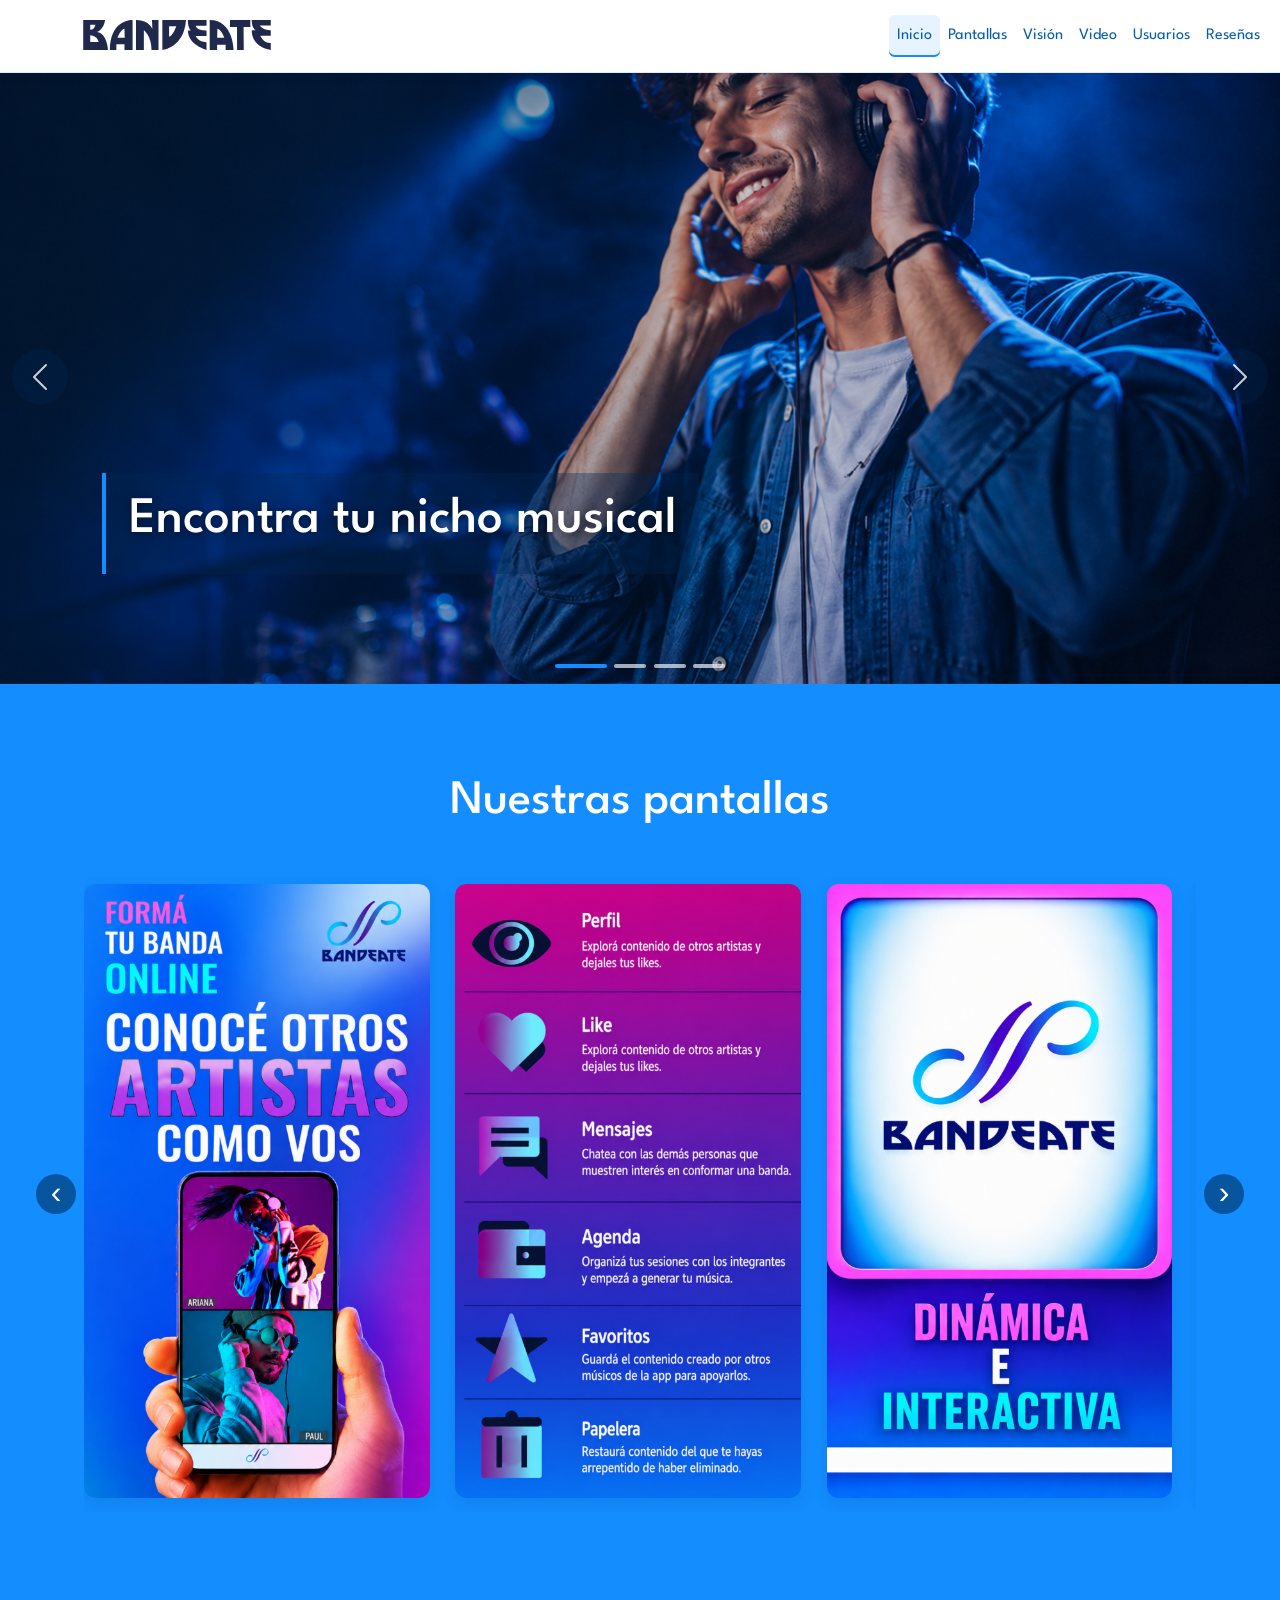
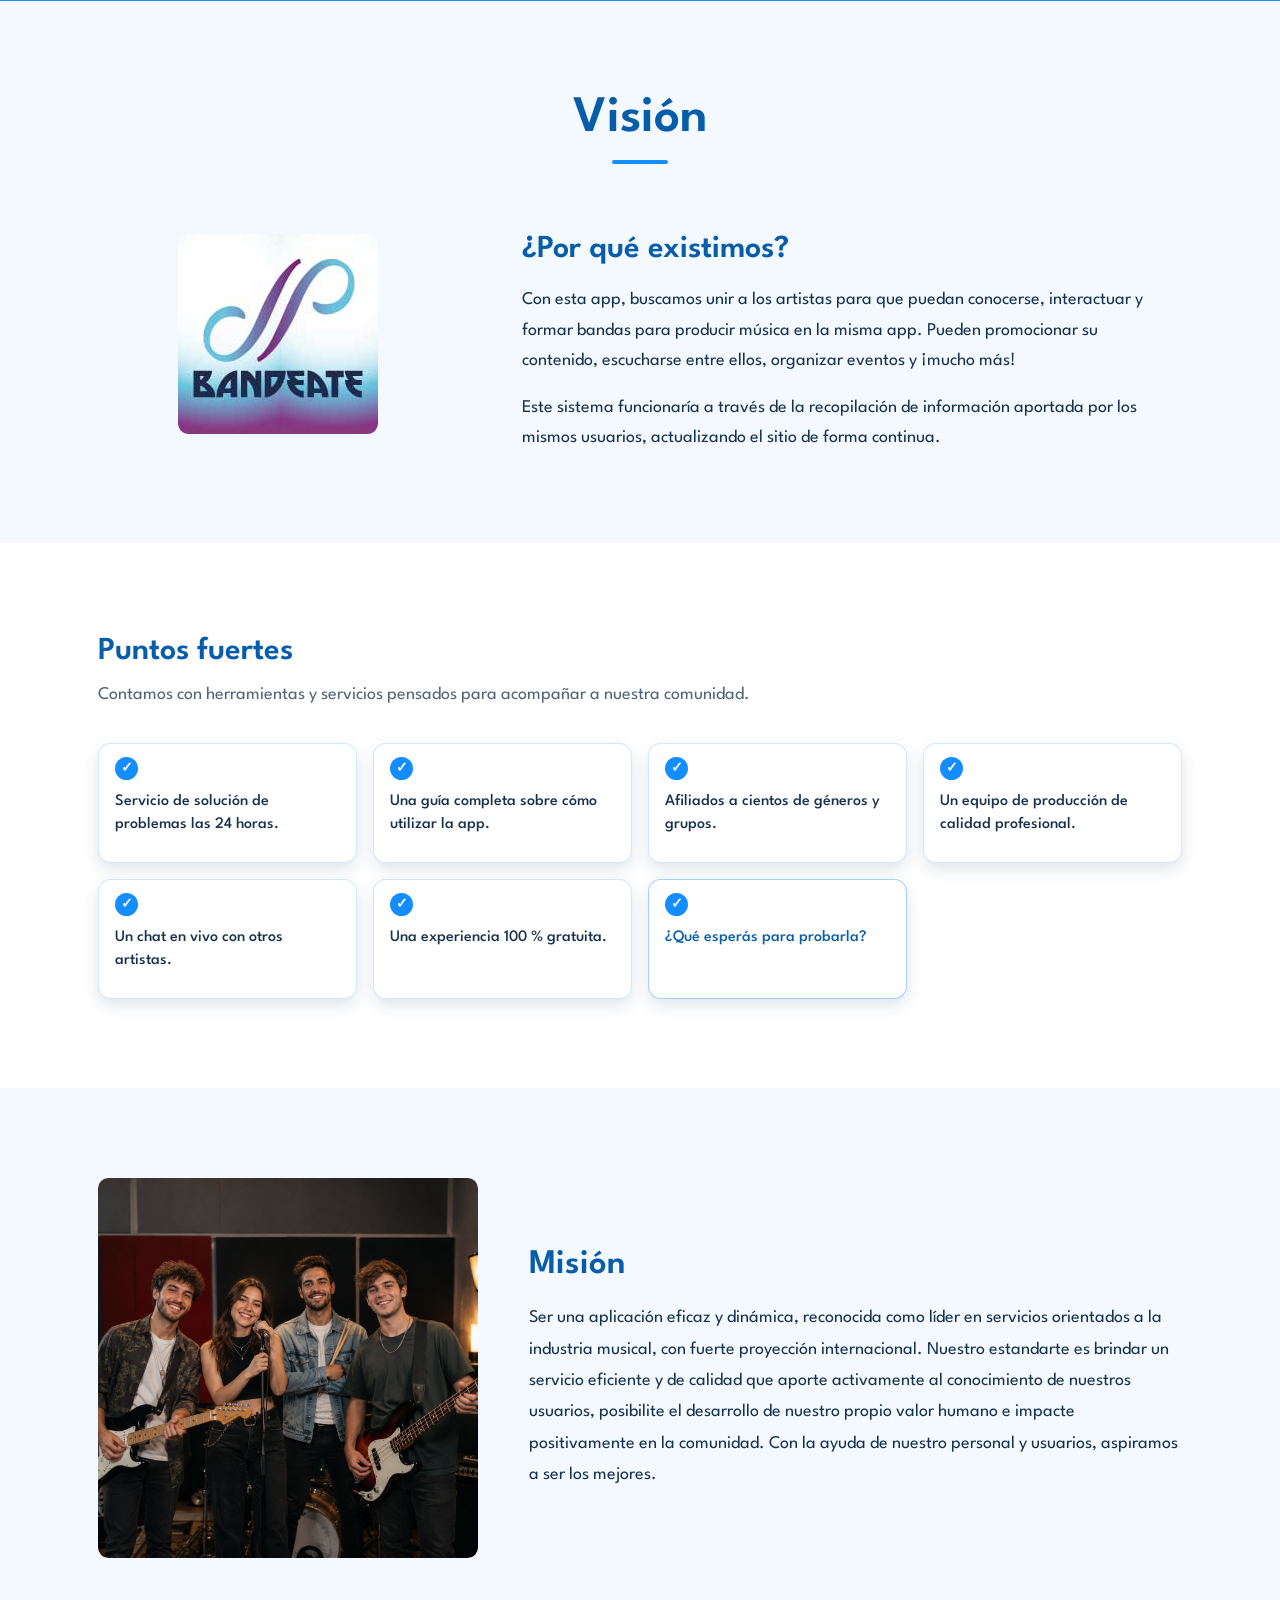
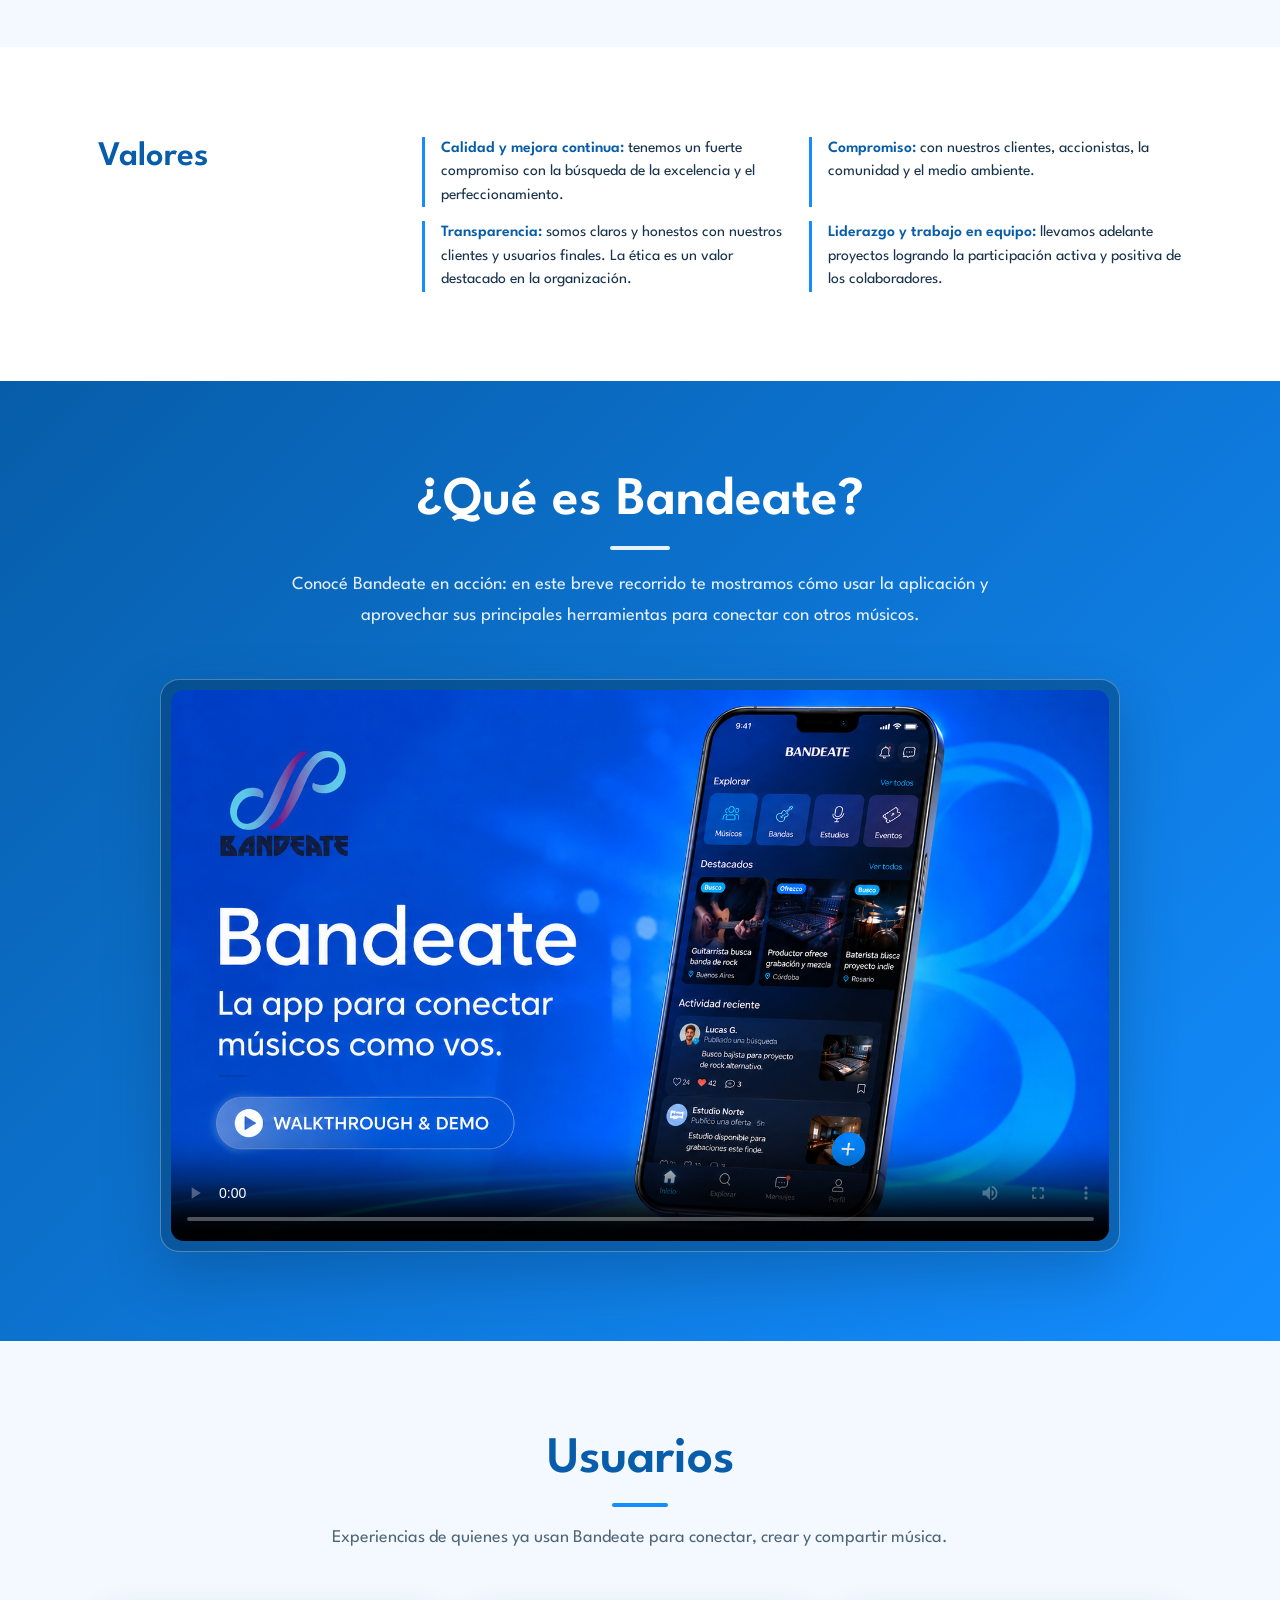
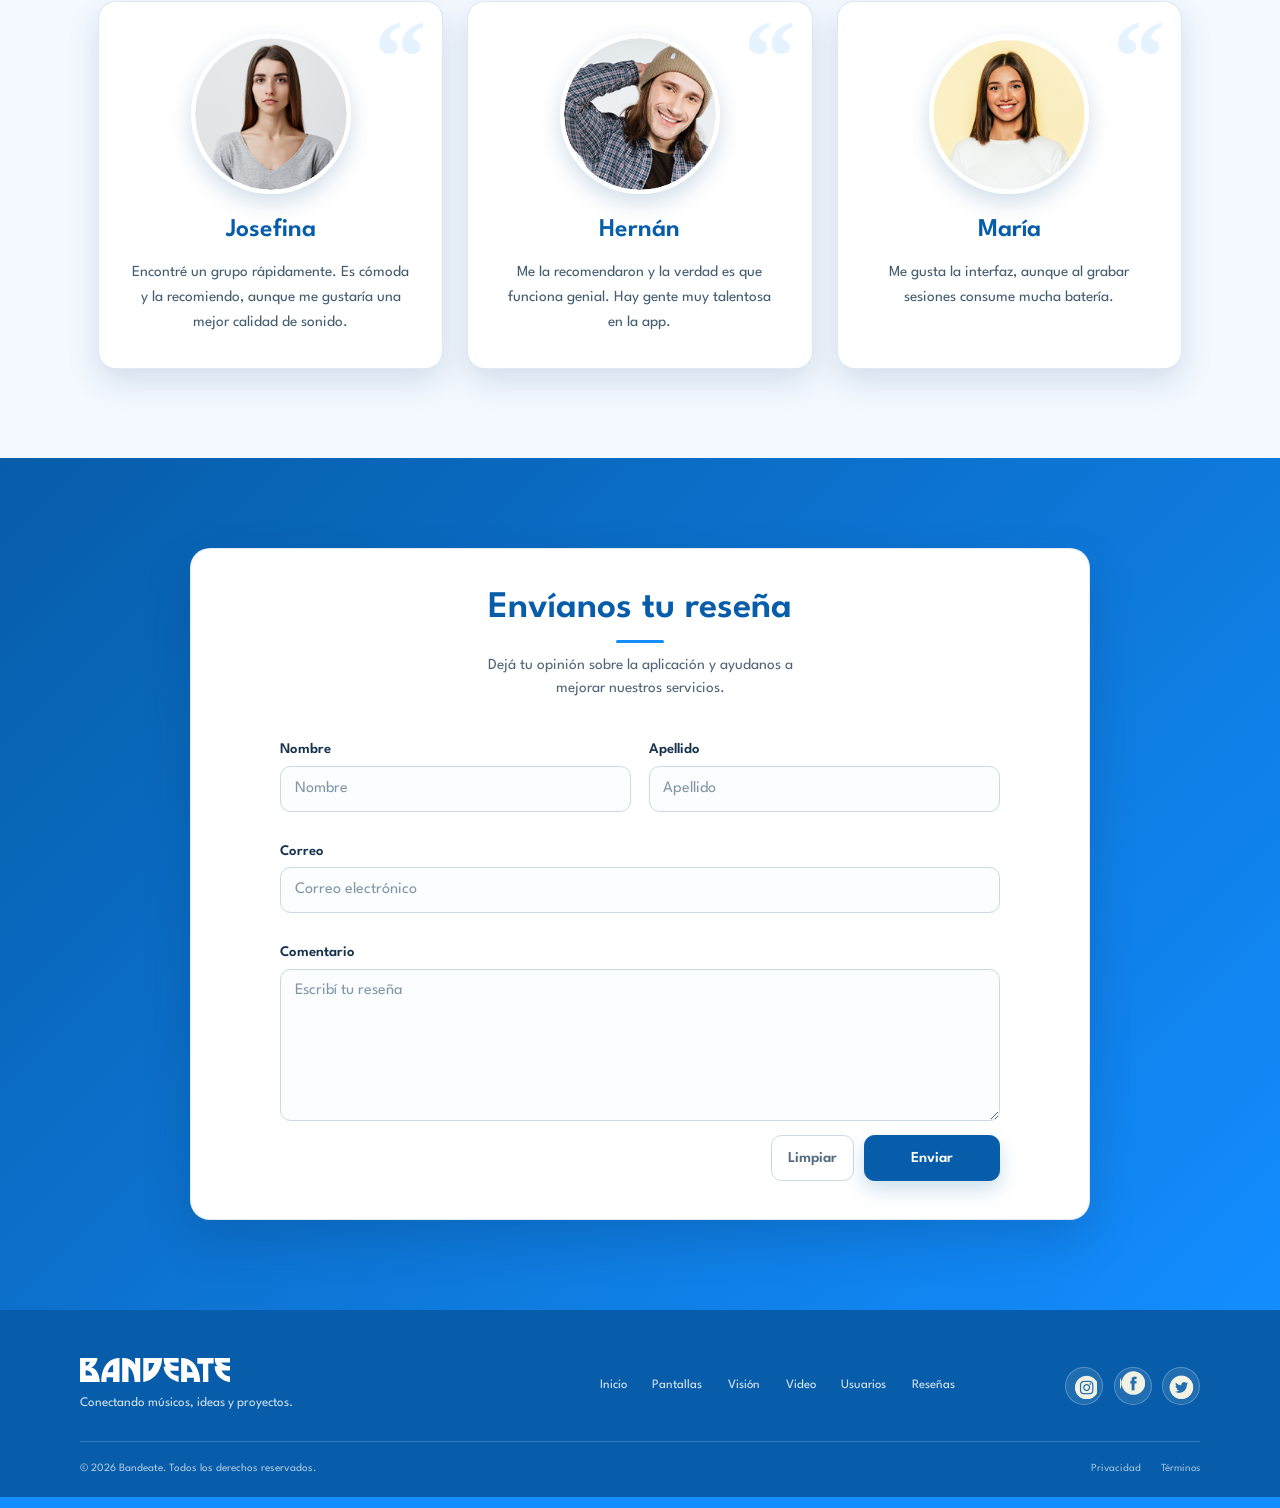
==== commit d1aa2211: "fix: cuadro reseñas" ====
--- a/APP_BANDEATE/index.html
+++ b/APP_BANDEATE/index.html
@@ -391,16 +391,16 @@
                 <small class="field-error" id="apellido-error">Ingresá un apellido válido.</small>
               </div>
 
-              <div class="mb-3 control">
+              <div class="mb-3 control control--full">
                 <label for="mail" class="form-label">Correo</label>
                 <input type="email" class="form-control" id="mail" name="mail" placeholder="Correo electrónico"
                   autocomplete="email" required aria-describedby="mail-error" />
                 <small class="field-error" id="mail-error">Ingresá un correo válido.</small>
               </div>
 
-              <div class="mb-3 control">
+              <div class="mb-3 control control--full">
                 <label for="comentarios" class="form-label">Comentario</label>
-                <textarea name="comentario" class="form-control" id="comentarios" cols="22" rows="3" minlength="10"
+                <textarea name="comentario" class="form-control" id="comentarios" cols="22" rows="5" minlength="10"
                   maxlength="80" placeholder="Escribí tu reseña" required
                   aria-describedby="comentarios-error"></textarea>
                 <small class="field-error" id="comentarios-error">Escribí un comentario de al menos 10
--- a/APP_BANDEATE/estilos/estilos.css
+++ b/APP_BANDEATE/estilos/estilos.css
@@ -1777,8 +1777,7 @@
   margin-bottom: 0 !important;
 }
 
-#reseña .review-form .control:nth-child(3),
-#reseña .review-form .control:nth-child(4),
+#reseña .review-form .control--full,
 #reseña .review-actions {
   grid-column: 1 / -1;
 }
@@ -1814,7 +1813,7 @@
 }
 
 #reseña .review-form textarea.form-control {
-  min-height: 6.25rem;
+  min-height: 9.5rem;
   resize: vertical;
 }
 
@@ -1861,6 +1860,7 @@
 }
 
 #reseña .form-success {
+  grid-column: 1 / -1;
   margin: 0 0 1.25rem;
   padding: 0.75rem 1rem;
   border: 1px solid rgba(20, 148, 92, 0.3);
